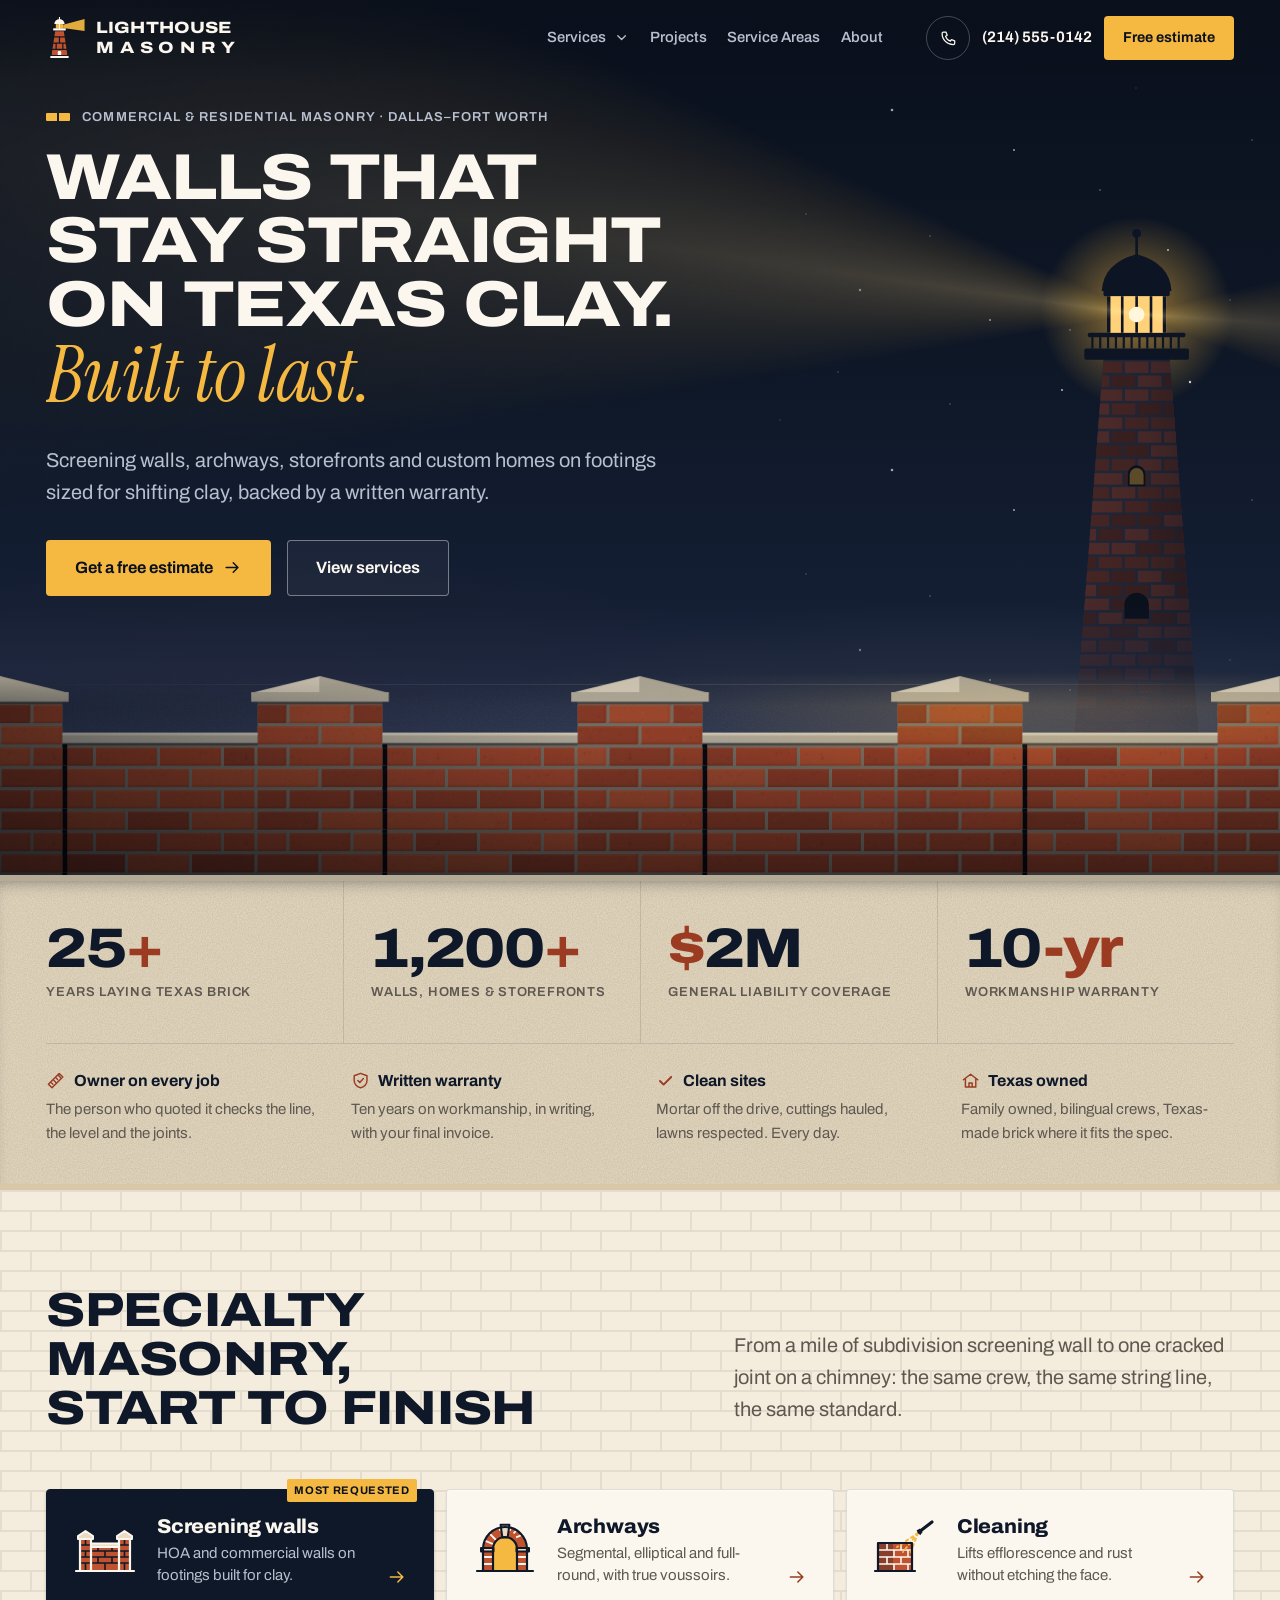
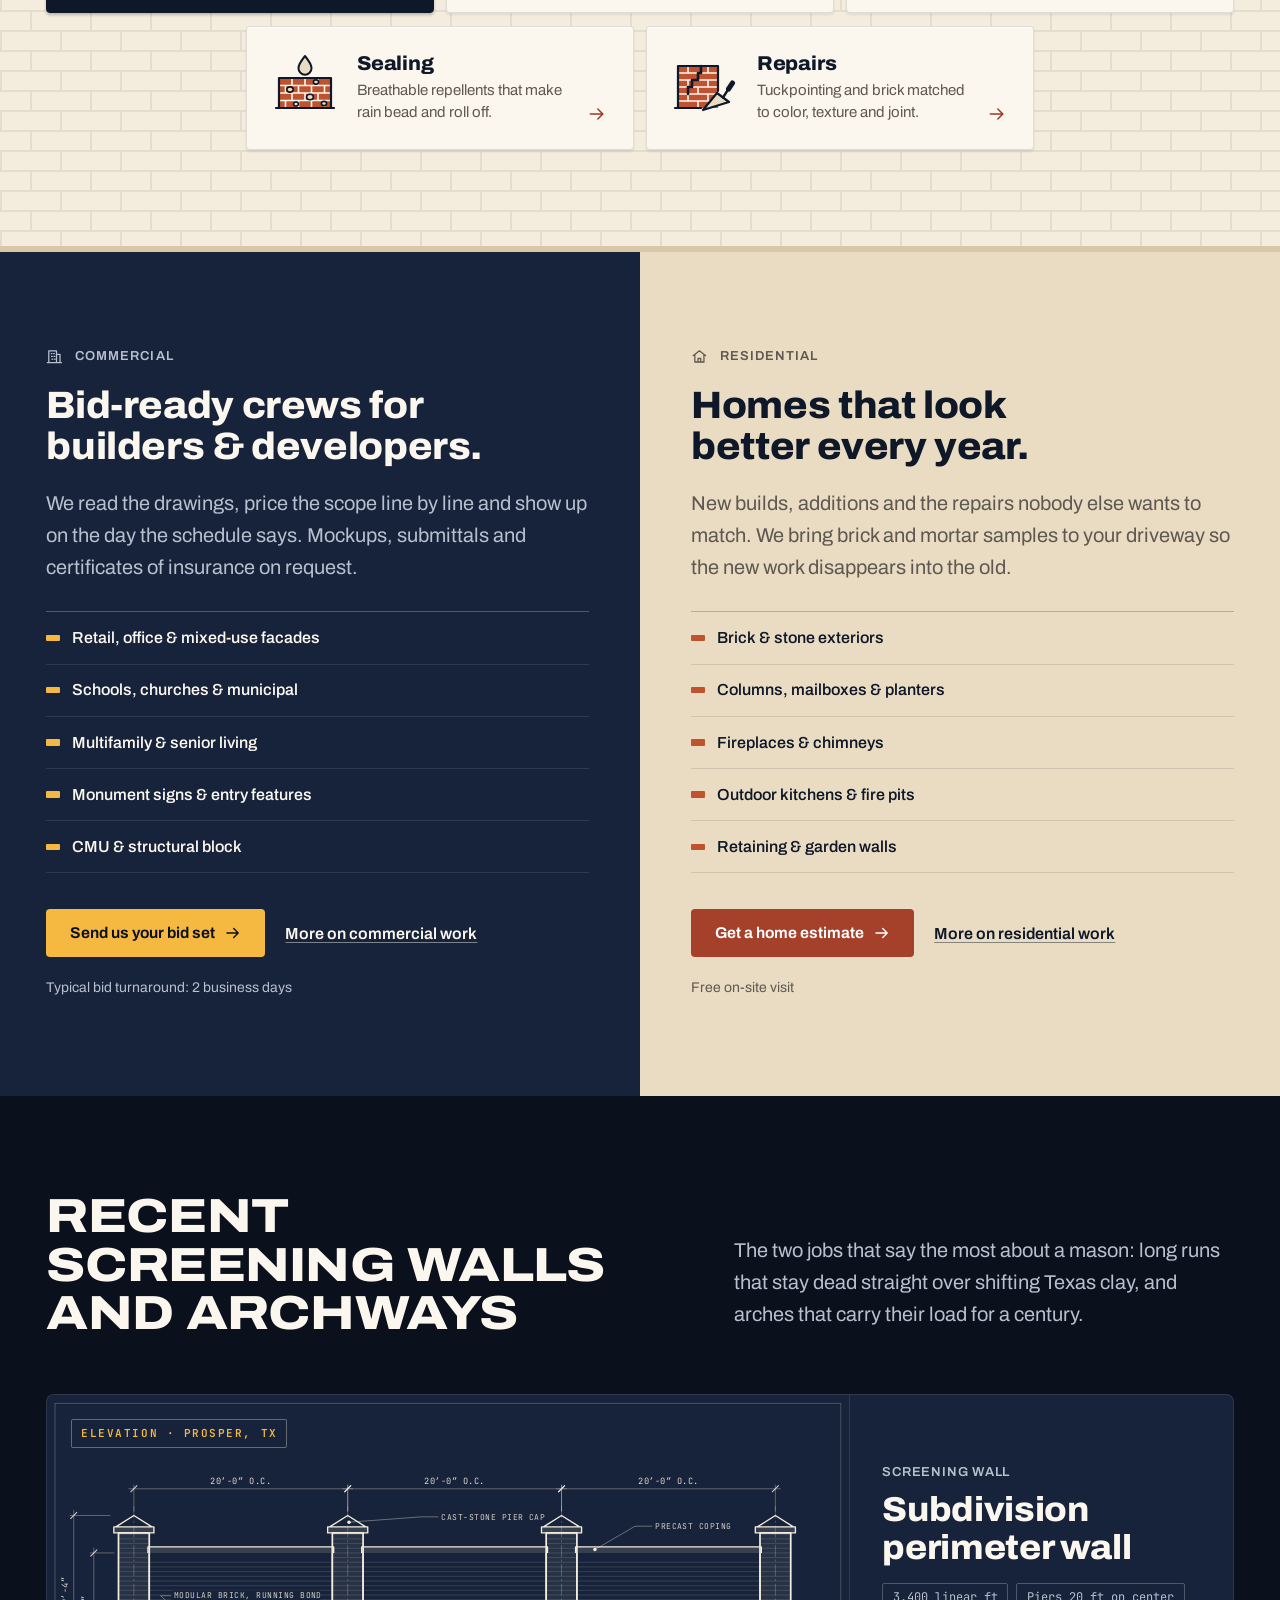
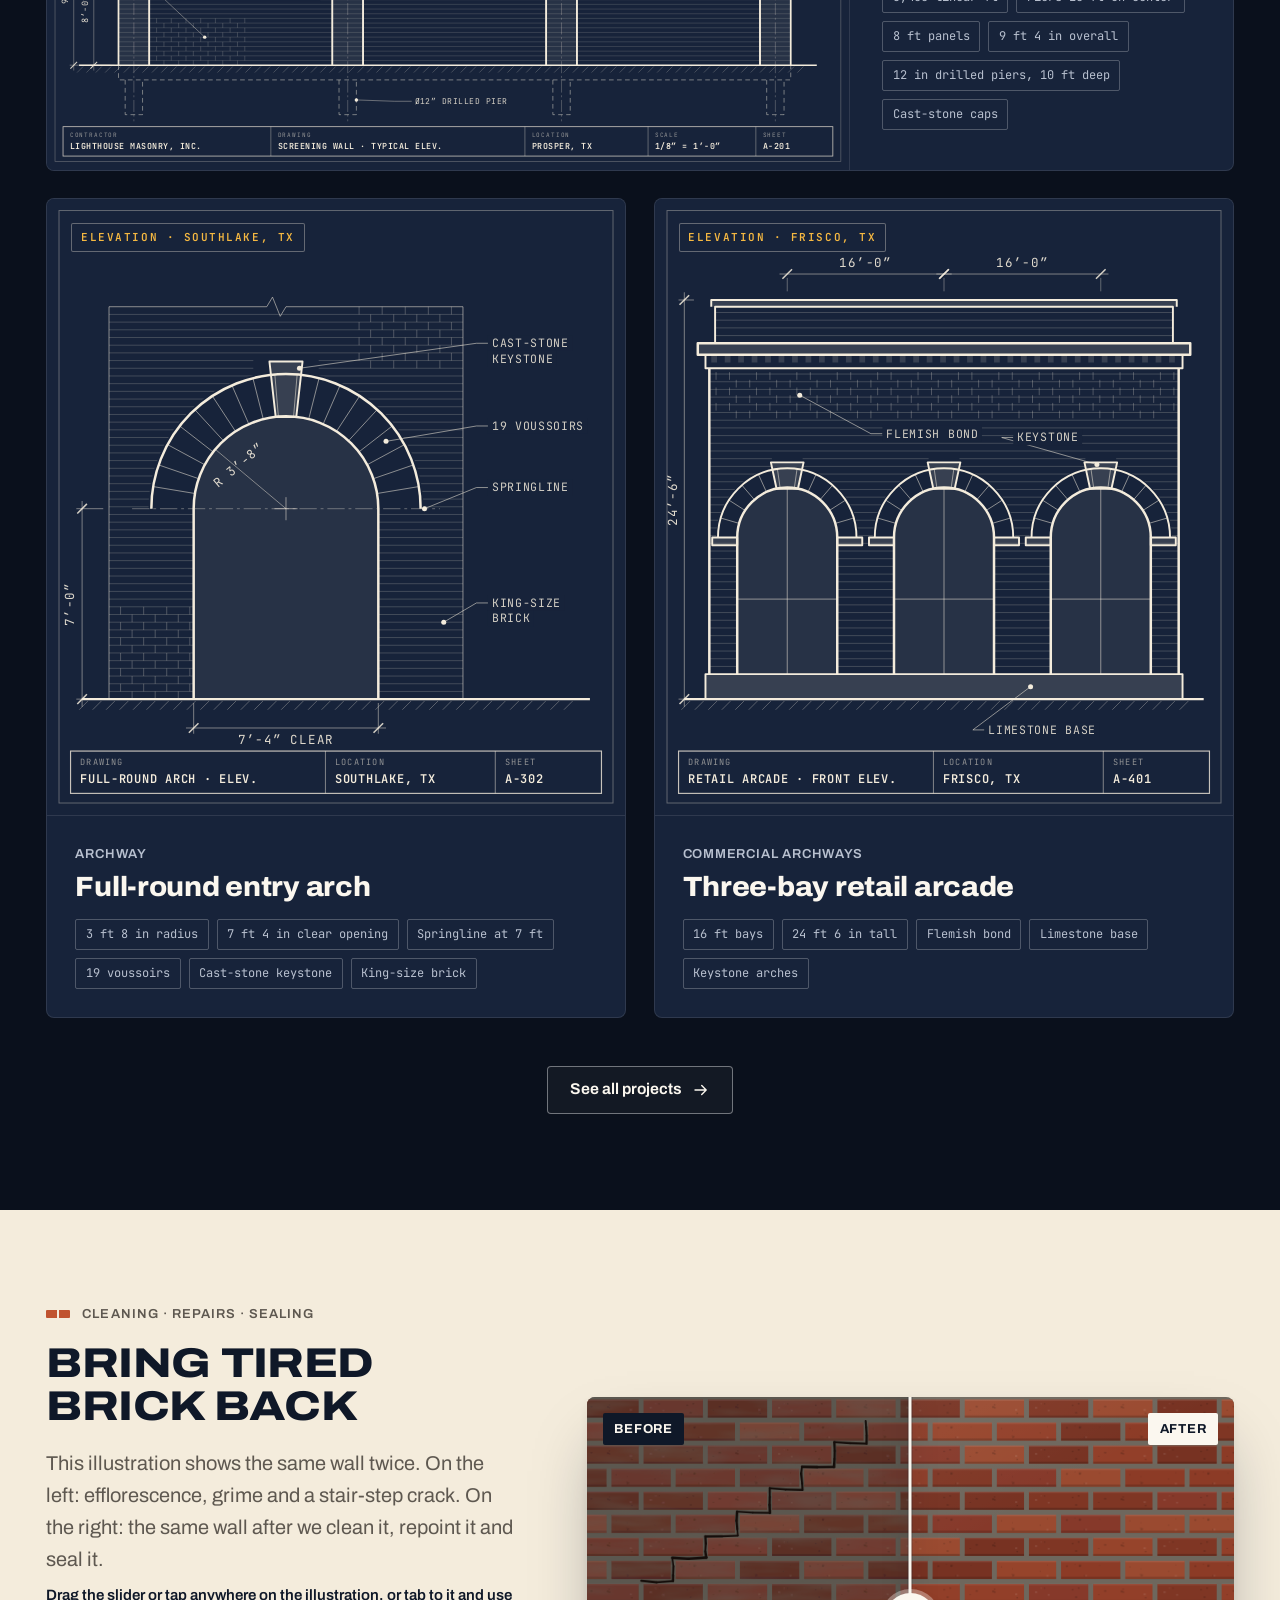
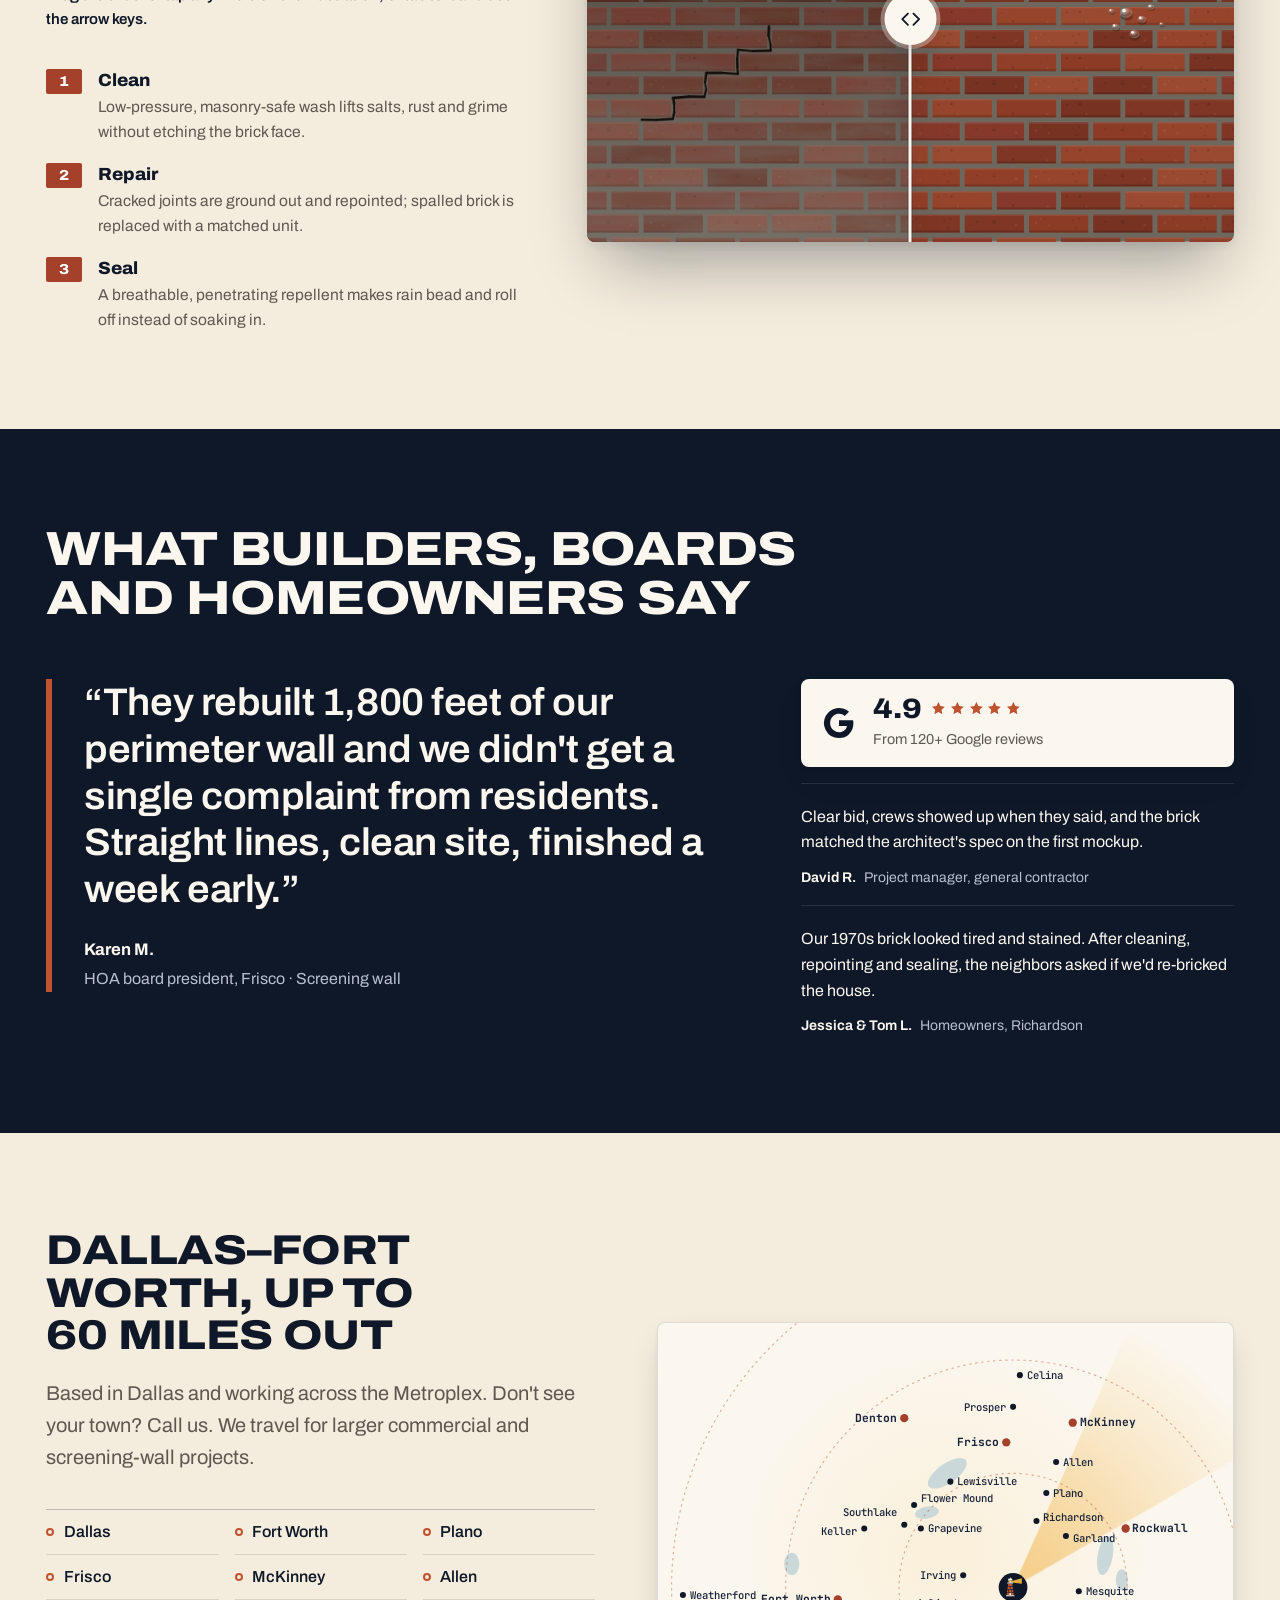
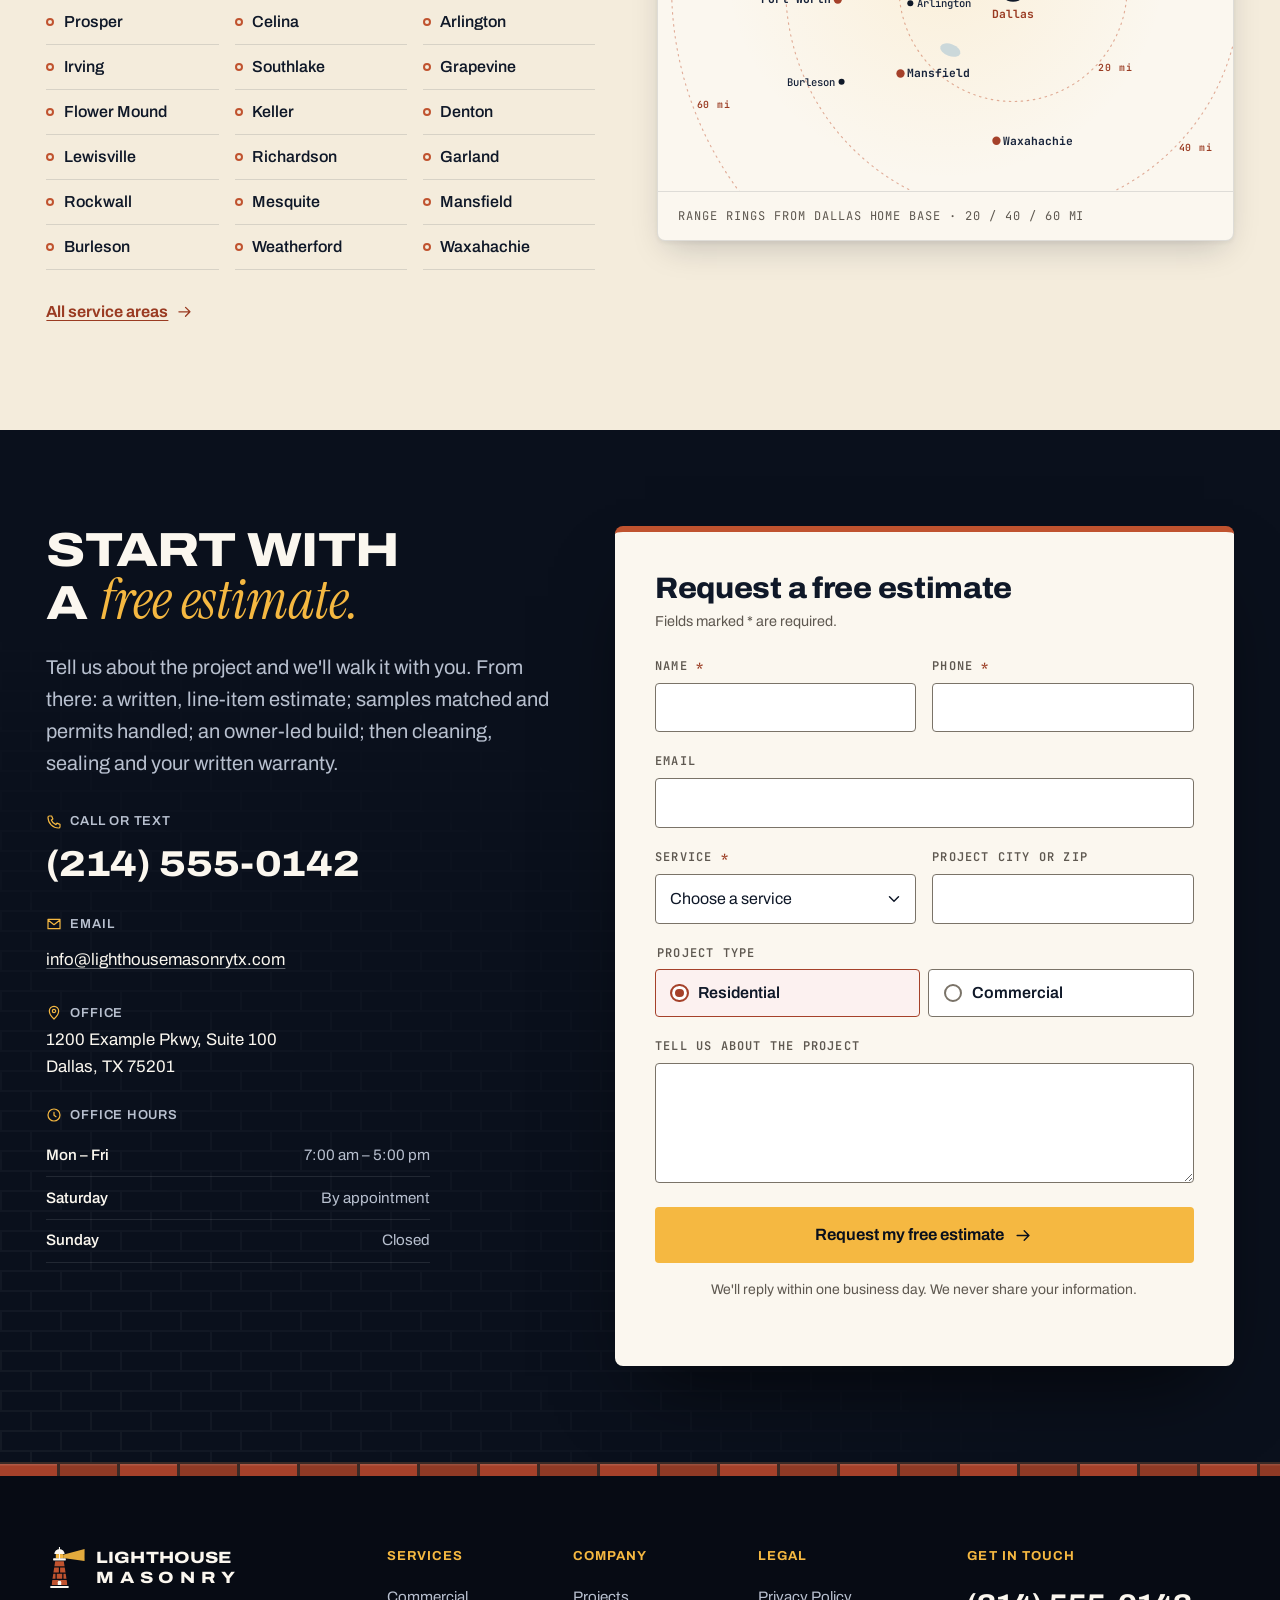
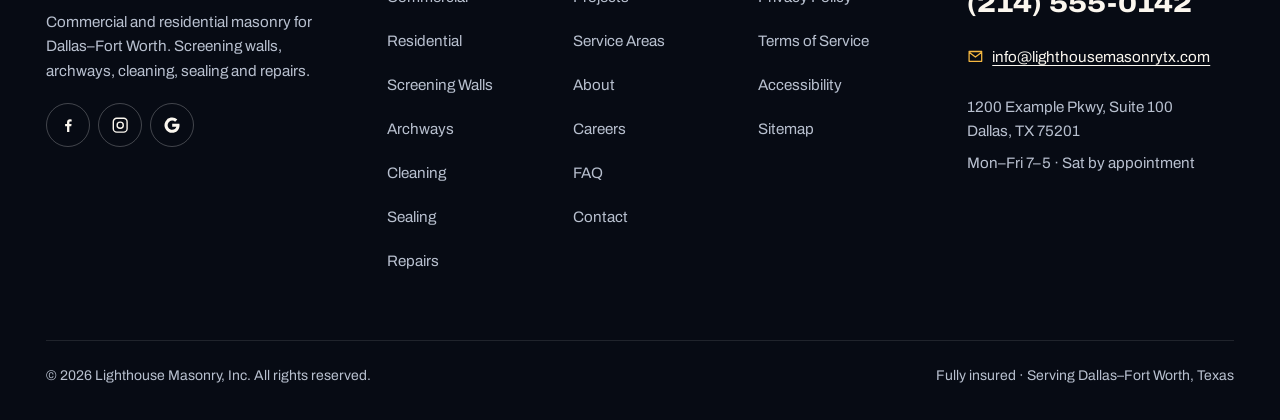
==== index.html @ a8ec0664 "Add Lighthouse Masonry homepage demo with brick-laying hero and coming-soon 404 - Static HTML/CSS/JS" ====
<!doctype html>
<html lang="en">
<head>
  <meta charset="utf-8">
  <meta name="viewport" content="width=device-width, initial-scale=1">
  <!-- Design preview: keep out of search engines until launch -->
  <meta name="robots" content="noindex, nofollow">
  <title>Lighthouse Masonry, Inc. | Commercial &amp; Residential Masonry in Dallas–Fort Worth, TX</title>
  <meta name="description" content="Texas masonry contractor for commercial and residential brick and stone: screening walls, archways, cleaning, sealing and repairs across Dallas–Fort Worth. Free on-site estimates.">
  <meta name="theme-color" content="#0f1828">
  <link rel="icon" href="assets/img/favicon.svg" type="image/svg+xml">

  <link rel="preconnect" href="https://fonts.googleapis.com">
  <link rel="preconnect" href="https://fonts.gstatic.com" crossorigin>
  <link rel="stylesheet" href="https://fonts.googleapis.com/css2?family=Archivo:wdth,wght@100..125,400..900&family=Instrument+Serif:ital@1&family=JetBrains+Mono:wght@500;600&display=swap">

  <link rel="stylesheet" href="css/styles.css">

  <!-- Flag JS early so reveal styles only apply when JS can un-hide content -->
  <script>document.documentElement.classList.add('js');</script>
  <script src="js/main.js" defer></script>
</head>
<body>

<!-- ===================================================================
     LINKS TO FUTURE PAGES
     Hosted on GitHub Pages. Links already use the full build's clean URLs
     (/services/<slug>/, /commercial/, /residential/, /service-areas/<town>/,
     /projects/, /about/, /contact/, /careers/, /faq/, /privacy-policy/,
     /terms/, /accessibility/, /sitemap/). Until those pages exist,
     GitHub Pages serves /404.html, which says the page is coming in the
     full build and links back here.
     =================================================================== -->

<!-- ===================================================================
     ICON SPRITE
     =================================================================== -->
<svg class="sprite" aria-hidden="true" focusable="false" xmlns="http://www.w3.org/2000/svg">
  <!-- Logo mark (temporary, small-size version): four brick courses, solid dome, one beam -->
  <symbol id="logo-mark" viewBox="0 0 64 72"><path fill="#f5b841" fill-opacity=".92" d="M28 14.4 63 5v19.6L28 19.6Z"/><path fill="currentColor" d="M21.1 1.6h1.8v4h-1.8zM13.6 13.2a8.4 8.4 0 0 1 16.8 0Z"/><rect x="16" y="13.2" width="12" height="7" fill="#f5b841"/><path fill="currentColor" d="M21.2 13.2h1.6v7h-1.6zM12.4 20.2h19.2a.8.8 0 0 1 .8.8v2a.8.8 0 0 1-.8.8H12.4a.8.8 0 0 1-.8-.8v-2a.8.8 0 0 1 .8-.8Z"/><clipPath id="lms-tower"><path d="M15 24.6H29L35 64H9Z"/></clipPath><g fill="#c0532f" clip-path="url(#lms-tower)"><rect x="0" y="25" width="64" height="8.2"/><rect x="0" y="35.2" width="21" height="8.2"/><rect x="23" y="35.2" width="41" height="8.2"/><rect x="0" y="45.4" width="15.5" height="8.2"/><rect x="17.5" y="45.4" width="9" height="8.2"/><rect x="28.5" y="45.4" width="35.5" height="8.2"/><rect x="0" y="55.6" width="21" height="8.4"/><rect x="23" y="55.6" width="41" height="8.4"/></g><path fill="currentColor" d="M19.2 64v-4.6a2.8 2.8 0 0 1 5.6 0V64Z"/><rect x="7" y="65.4" width="30" height="3.4" rx="1" fill="currentColor"/></symbol>

  <symbol id="i-phone" viewBox="0 0 24 24"><path fill="none" stroke="currentColor" stroke-width="1.8" stroke-linecap="round" stroke-linejoin="round" d="M5 3h3.5l1.8 4.6-2.3 1.5a11 11 0 0 0 6.9 6.9l1.5-2.3L21 15.5V19a2 2 0 0 1-2 2A16 16 0 0 1 3 5a2 2 0 0 1 2-2Z"/></symbol>
  <symbol id="i-arrow" viewBox="0 0 24 24"><path fill="none" stroke="currentColor" stroke-width="1.8" stroke-linecap="round" stroke-linejoin="round" d="M4 12h15m-6-6 6 6-6 6"/></symbol>
  <symbol id="i-arrow-ne" viewBox="0 0 24 24"><path fill="none" stroke="currentColor" stroke-width="1.8" stroke-linecap="round" stroke-linejoin="round" d="M7 17 17 7M8 7h9v9"/></symbol>
  <symbol id="i-check" viewBox="0 0 24 24"><path fill="none" stroke="currentColor" stroke-width="2.4" stroke-linecap="round" stroke-linejoin="round" d="m5 12.5 4.5 4.5L19 7.5"/></symbol>
  <symbol id="i-star" viewBox="0 0 24 24"><path fill="currentColor" d="m12 2.8 2.8 5.9 6.4.8-4.7 4.4 1.2 6.4L12 17.2l-5.7 3.1 1.2-6.4-4.7-4.4 6.4-.8Z"/></symbol>
  <symbol id="i-shield" viewBox="0 0 24 24"><path fill="none" stroke="currentColor" stroke-width="1.8" stroke-linecap="round" stroke-linejoin="round" d="M12 3 4 6v6c0 4.5 3.4 8.3 8 9 4.6-.7 8-4.5 8-9V6Zm-3.5 9 2.5 2.5 4.5-5"/></symbol>
  <symbol id="i-pin" viewBox="0 0 24 24"><path fill="none" stroke="currentColor" stroke-width="1.8" stroke-linecap="round" stroke-linejoin="round" d="M12 21s7-6.2 7-12a7 7 0 0 0-14 0c0 5.8 7 12 7 12Zm0-9.5a2.5 2.5 0 1 0 0-5 2.5 2.5 0 0 0 0 5Z"/></symbol>
  <symbol id="i-mail" viewBox="0 0 24 24"><path fill="none" stroke="currentColor" stroke-width="1.8" stroke-linecap="round" stroke-linejoin="round" d="M3 5h18v14H3zm0 1 9 7 9-7"/></symbol>
  <symbol id="i-clock" viewBox="0 0 24 24"><path fill="none" stroke="currentColor" stroke-width="1.8" stroke-linecap="round" stroke-linejoin="round" d="M12 21a9 9 0 1 0 0-18 9 9 0 0 0 0 18Zm0-13v4.5l3 2"/></symbol>
  <symbol id="i-chev" viewBox="0 0 24 24"><path fill="none" stroke="currentColor" stroke-width="2" stroke-linecap="round" stroke-linejoin="round" d="m6 9 6 6 6-6"/></symbol>
  <symbol id="i-menu" viewBox="0 0 24 24"><path fill="none" stroke="currentColor" stroke-width="1.8" stroke-linecap="round" d="M3 7h18M3 12h18M3 17h12"/></symbol>
  <symbol id="i-close" viewBox="0 0 24 24"><path fill="none" stroke="currentColor" stroke-width="1.8" stroke-linecap="round" d="m5 5 14 14M19 5 5 19"/></symbol>
  <symbol id="i-ruler" viewBox="0 0 24 24"><path fill="none" stroke="currentColor" stroke-width="1.8" stroke-linecap="round" stroke-linejoin="round" d="M3 16.5 16.5 3 21 7.5 7.5 21Zm4-1.5 1.5 1.5M10 12l2 2m1-5 1.5 1.5M16 6l2 2"/></symbol>
  <symbol id="i-building" viewBox="0 0 24 24"><path fill="none" stroke="currentColor" stroke-width="1.8" stroke-linecap="round" stroke-linejoin="round" d="M4 21V4h11v17M15 9h5v12M2 21h20M7.5 8h1m2.5 0h1m-4 4h1m2.5 0h1m-4 4h1m2.5 0h1"/></symbol>
  <symbol id="i-home" viewBox="0 0 24 24"><path fill="none" stroke="currentColor" stroke-width="1.8" stroke-linecap="round" stroke-linejoin="round" d="M3 11 12 4l9 7M5.5 9.5V20h13V9.5M10 20v-5h4v5"/></symbol>
  <symbol id="i-fb" viewBox="0 0 24 24"><path fill="currentColor" d="M13.5 21v-7.5H16l.4-3h-2.9V8.7c0-.9.3-1.5 1.5-1.5h1.5V4.5a20 20 0 0 0-2.2-.1c-2.2 0-3.8 1.4-3.8 3.9v2.2H8v3h2.5V21h3Z"/></symbol>
  <symbol id="i-ig" viewBox="0 0 24 24"><path fill="none" stroke="currentColor" stroke-width="1.8" d="M7.5 3h9A4.5 4.5 0 0 1 21 7.5v9a4.5 4.5 0 0 1-4.5 4.5h-9A4.5 4.5 0 0 1 3 16.5v-9A4.5 4.5 0 0 1 7.5 3Zm4.5 13a4 4 0 1 0 0-8 4 4 0 0 0 0 8Zm5-9.2v.01"/></symbol>
  <symbol id="i-google" viewBox="0 0 24 24"><path fill="currentColor" d="M21.6 12.2c0-.7-.1-1.4-.2-2H12v3.8h5.4a4.6 4.6 0 0 1-2 3v2.5h3.2c1.9-1.7 3-4.3 3-7.3ZM12 22c2.7 0 5-.9 6.6-2.4l-3.2-2.5c-.9.6-2 1-3.4 1-2.6 0-4.8-1.8-5.6-4.1H3.1v2.6A10 10 0 0 0 12 22Zm-5.6-8c-.2-.6-.3-1.3-.3-2s.1-1.4.3-2V7.4H3.1a10 10 0 0 0 0 9.2L6.4 14ZM12 5.9c1.5 0 2.8.5 3.8 1.5l2.9-2.9A10 10 0 0 0 3.1 7.4L6.4 10C7.2 7.7 9.4 5.9 12 5.9Z"/></symbol>

  <!-- Service illustrations (64 × 64). Colors come from --ill-* custom properties. -->
  <symbol id="svc-screening" viewBox="0 0 64 64">
    <path style="fill:var(--ill-brick)" d="M7 24h11v32H7zM46 24h11v32H46zM18 32h28v24H18z"/>
    <path style="stroke:var(--ill-mortar)" fill="none" stroke-width="1.6" d="M7 30h11m28 0h11M7 36h50M7 42h50M7 48h50M12.5 24v6m39-6v6M12.5 36v6m39-6v6M12.5 48v8m39-8v8M25 32v4m14-4v4M32 36v6M25 42v6m14-6v6M32 48v8"/>
    <path style="fill:var(--ill-stone)" stroke="currentColor" stroke-width="2" stroke-linejoin="round" d="M5 24h15v-3l-7.5-5L5 21ZM44 24h15v-3l-7.5-5L44 21ZM18 28.5h28V32H18Z"/>
    <path fill="none" stroke="currentColor" stroke-width="2.2" stroke-linecap="round" stroke-linejoin="round" d="M7 24v32m11-32v32m28-32v32m11-32v32M3 56h58"/>
  </symbol>
  <symbol id="svc-archways" viewBox="0 0 64 64">
    <path style="fill:var(--ill-brick)" d="M10 56V34a22 22 0 0 1 44 0v22H44V34a12 12 0 0 0-24 0v22Z"/>
    <path style="fill:var(--ill-glow)" d="M20 56V34a12 12 0 0 1 24 0v22Z"/>
    <path style="stroke:var(--ill-mortar)" fill="none" stroke-width="1.8" d="m20.9 29.4-9.2-3.8m11.8-.1-7.1-7.1m11-2.6-3.8-9.2m13 9.2 3.8-9.2m.1 11.8 7.1-7.1m-4.5 11 9.2-3.8M10 42h10m24 0h10M10 49h10m24 0h10"/>
    <path style="fill:var(--ill-stone)" stroke="currentColor" stroke-width="2" stroke-linejoin="round" d="m29.4 22.6-1.8-12.8h8.8l-1.8 12.8ZM8 33h12.5v3.5H8Zm35.5 0H56v3.5H43.5Z"/>
    <path fill="none" stroke="currentColor" stroke-width="2.2" stroke-linecap="round" stroke-linejoin="round" d="M10 56V34a22 22 0 0 1 44 0v22M20 56V34a12 12 0 0 1 24 0v22M4 56h56"/>
  </symbol>
  <symbol id="svc-cleaning" viewBox="0 0 64 64">
    <path style="fill:var(--ill-brick)" d="M5 28h34v28H5z"/>
    <path fill="currentColor" opacity=".32" d="M5 28h15v28H5z"/>
    <path style="stroke:var(--ill-mortar)" fill="none" stroke-width="1.6" d="M5 35h34M5 42h34M5 49h34M14 28v7m14-7v7M21 35v7m14-7v7M14 42v7m14-7v7M21 49v7m14-7v7"/>
    <path style="stroke:var(--ill-glow)" fill="none" stroke-width="2" stroke-linecap="round" stroke-dasharray="2.5 3.5" d="m45 18-21 14m21-14-15 19m15-19-8 21"/>
    <path fill="none" stroke="currentColor" stroke-width="3.2" stroke-linecap="round" d="m46 17 13-10"/>
    <path fill="currentColor" d="m43.5 15.5 3.5-2 2.6 3.6-2.4 3.2Z"/>
    <path fill="none" stroke="currentColor" stroke-width="2.2" stroke-linecap="round" stroke-linejoin="round" d="M5 28h34v28H5zM2 56h40"/>
  </symbol>
  <symbol id="svc-sealing" viewBox="0 0 64 64">
    <path style="fill:var(--ill-brick)" d="M6 26h52v30H6z"/>
    <path style="stroke:var(--ill-mortar)" fill="none" stroke-width="1.6" d="M6 33.5h52M6 41h52M6 48.5h52M19 26v7.5m13-7.5v7.5m13-7.5v7.5M12.5 33.5V41m13-7.5V41m13-7.5V41m13-7.5V41M19 41v7.5m13-7.5v7.5m13-7.5v7.5M12.5 48.5V56m13-7.5V56m13-7.5V56m13-7.5V56"/>
    <path style="fill:var(--ill-stone)" stroke="currentColor" stroke-width="2" stroke-linejoin="round" d="M32 4s-6.5 8-6.5 12.2a6.5 6.5 0 0 0 13 0C38.5 12 32 4 32 4Z"/>
    <g style="fill:var(--ill-stone)" stroke="currentColor" stroke-width="1.6"><ellipse cx="17" cy="37.5" rx="3.2" ry="2.6"/><ellipse cx="43" cy="30" rx="2.6" ry="2.1"/><ellipse cx="37" cy="45" rx="3.4" ry="2.8"/><ellipse cx="23" cy="52" rx="2.4" ry="2"/><ellipse cx="51" cy="51.5" rx="2.6" ry="2.1"/></g>
    <path fill="none" stroke="currentColor" stroke-width="2.2" stroke-linecap="round" stroke-linejoin="round" d="M6 26h52v30H6zM3 56h58"/>
  </symbol>
  <symbol id="svc-repairs" viewBox="0 0 64 64">
    <path style="fill:var(--ill-brick)" d="M5 14h40v42H5z"/>
    <path style="stroke:var(--ill-mortar)" fill="none" stroke-width="1.6" d="M5 21h40M5 28h40M5 35h40M5 42h40M5 49h40M15 14v7m20-7v7M25 21v7M15 28v7m20-7v7M25 35v7M15 42v7m20-7v7M25 49v7"/>
    <path fill="none" stroke="currentColor" stroke-width="2.6" stroke-linecap="round" stroke-linejoin="round" d="M28 14v7h-3v7h-6v7h-4v7"/>
    <path style="fill:var(--ill-stone)" stroke="currentColor" stroke-width="2.2" stroke-linejoin="round" d="m30 58 14-17 12 9Z"/>
    <path fill="none" stroke="currentColor" stroke-width="2.4" stroke-linecap="round" d="m50 45.5 4.5-7"/>
    <path fill="none" stroke="currentColor" stroke-width="5" stroke-linecap="round" d="m55.5 37 4-6"/>
    <path fill="none" stroke="currentColor" stroke-width="2.2" stroke-linecap="round" stroke-linejoin="round" d="M5 14h40v25M5 14v42h22M2 56h26"/>
  </symbol>
</svg>

<a class="skip-link" href="#main">Skip to content</a>

<!-- ===================================================================
     HEADER
     =================================================================== -->
<header class="site-header" data-header>
  <div class="site-header__inner container">
    <a class="brand" href="/" aria-label="Lighthouse Masonry, home">
      <svg class="brand__mark" aria-hidden="true" focusable="false"><use href="#logo-mark"/></svg>
      <span class="brand__text" aria-hidden="true">
        <span class="brand__name">Lighthouse</span>
        <span class="brand__name brand__name--sub">Masonry</span>
      </span>
    </a>

    <nav class="primary-nav" id="primary-nav" aria-label="Primary" data-nav>
      <ul class="primary-nav__list" role="list">
        <li class="has-sub" data-submenu>
          <a class="primary-nav__link" href="#services">Services</a>
          <button class="sub-toggle" type="button" aria-expanded="false" aria-controls="sub-services">
            <span class="visually-hidden">Services submenu</span>
            <svg class="icon" aria-hidden="true"><use href="#i-chev"/></svg>
          </button>
          <ul class="subnav" id="sub-services" role="list">
            <li><a href="/commercial/">Commercial</a></li>
            <li><a href="/residential/">Residential</a></li>
            <li><a href="/services/screening-walls/">Screening Walls</a></li>
            <li><a href="/services/archways/">Archways</a></li>
            <li><a href="/services/cleaning/">Cleaning</a></li>
            <li><a href="/services/sealing/">Sealing</a></li>
            <li><a href="/services/repairs/">Repairs</a></li>
          </ul>
        </li>
        <li><a class="primary-nav__link" href="/projects/">Projects</a></li>
        <li><a class="primary-nav__link" href="/service-areas/">Service Areas</a></li>
        <li><a class="primary-nav__link" href="/about/">About</a></li>
      </ul>
      <div class="primary-nav__mobile-cta">
        <a class="btn btn--beacon btn--block" href="#estimate">Get a free estimate</a>
        <a class="btn btn--ghost btn--block" href="tel:+12145550142">
          <svg class="icon" aria-hidden="true"><use href="#i-phone"/></svg> (214) 555-0142
        </a><!-- PLACEHOLDER: phone -->
      </div>
    </nav>

    <div class="site-header__actions">
      <!-- Accessible name is the number itself (visible from 1200px; visually hidden below) -->
      <a class="header-phone" href="tel:+12145550142">
        <span class="header-phone__icon"><svg class="icon" aria-hidden="true"><use href="#i-phone"/></svg></span>
        <span class="header-phone__text">(214) 555-0142</span>
      </a><!-- PLACEHOLDER: phone -->
      <a class="btn btn--beacon btn--sm header-cta" href="#estimate">Free estimate</a>
      <!-- Without JS this jumps to the footer sitemap; JS upgrades it to a menu toggle -->
      <a class="menu-toggle" href="#footer-nav" data-menu-toggle aria-controls="primary-nav">
        <svg class="icon icon--open" aria-hidden="true"><use href="#i-menu"/></svg>
        <svg class="icon icon--close" aria-hidden="true"><use href="#i-close"/></svg>
        <span class="visually-hidden">Menu</span>
      </a>
    </div>
  </div>
</header>

<main id="main" tabindex="-1">

<!-- ===================================================================
     HERO — SIGNATURE: a screening wall is laid course by course,
     the caps land, then the lighthouse beam comes on and finds it.
     Pure SVG + CSS (transform/opacity). Finished state is the default;
     the build only plays under prefers-reduced-motion: no-preference,
     and only on the first visit of a session (.hero--built skips it).
     =================================================================== -->
<section class="hero" aria-labelledby="hero-title">
  <script>try{var h=document.currentScript.parentNode;if(sessionStorage.getItem('lm-hero-built'))h.classList.add('hero--built');else sessionStorage.setItem('lm-hero-built','1')}catch(e){}</script>
  <div class="hero__sky" aria-hidden="true"></div>

  <div class="hero-lh" aria-hidden="true">
    <span class="hero-lh__beam"></span>
    <span class="hero-lh__beam hero-lh__beam--back"></span>
    <svg class="hero-lh__svg" viewBox="0 0 240 640" aria-hidden="true" focusable="false">
<defs>
<clipPath id="lh-tower"><path d="M82 172H158L194 640H46Z"/></clipPath>
<linearGradient id="lh-shade" x1="0" x2="1"><stop offset="0" stop-color="#0a101c" stop-opacity=".05"/><stop offset=".55" stop-color="#0a101c" stop-opacity=".25"/><stop offset="1" stop-color="#0a101c" stop-opacity=".7"/></linearGradient>
<linearGradient id="lh-fade" x1="0" y1="0" x2="0" y2="1"><stop offset=".55" stop-color="#0f1828" stop-opacity="0"/><stop offset="1" stop-color="#0f1828" stop-opacity=".85"/></linearGradient>
<radialGradient id="lh-glow"><stop offset="0" stop-color="#ffd27a" stop-opacity=".9"/><stop offset=".25" stop-color="#f5b841" stop-opacity=".45"/><stop offset="1" stop-color="#f5b841" stop-opacity="0"/></radialGradient>
</defs>
<circle class="hero-lh__glow" cx="120" cy="118" r="110" fill="url(#lh-glow)"/>
<path d="M82 172H158L194 640H46Z" fill="var(--lh-mortar)"/>
<g clip-path="url(#lh-tower)"><rect x="77.8" y="175" width="25.7" height="13" fill="var(--lh-b0)"/><rect x="106.5" y="175" width="27" height="13" fill="var(--lh-b2)"/><rect x="136.5" y="175" width="25.7" height="13" fill="var(--lh-b2)"/><rect x="76.5" y="191" width="12" height="13" fill="var(--lh-b0)"/><rect x="91.5" y="191" width="27" height="13" fill="var(--lh-b1)"/><rect x="121.5" y="191" width="27" height="13" fill="var(--lh-b2)"/><rect x="151.5" y="191" width="12" height="13" fill="var(--lh-b1)"/><rect x="75.3" y="207" width="28.2" height="13" fill="var(--lh-b2)"/><rect x="106.5" y="207" width="27" height="13" fill="var(--lh-b2)"/><rect x="136.5" y="207" width="28.2" height="13" fill="var(--lh-b0)"/><rect x="74.1" y="223" width="14.4" height="13" fill="var(--lh-b2)"/><rect x="91.5" y="223" width="27" height="13" fill="var(--lh-b0)"/><rect x="121.5" y="223" width="27" height="13" fill="var(--lh-b1)"/><rect x="151.5" y="223" width="14.4" height="13" fill="var(--lh-b1)"/><rect x="72.8" y="239" width="30.7" height="13" fill="var(--lh-b2)"/><rect x="106.5" y="239" width="27" height="13" fill="var(--lh-b0)"/><rect x="136.5" y="239" width="30.7" height="13" fill="var(--lh-b0)"/><rect x="71.6" y="255" width="16.9" height="13" fill="var(--lh-b2)"/><rect x="91.5" y="255" width="27" height="13" fill="var(--lh-b1)"/><rect x="121.5" y="255" width="27" height="13" fill="var(--lh-b2)"/><rect x="151.5" y="255" width="16.9" height="13" fill="var(--lh-b2)"/><rect x="70.4" y="271" width="33.1" height="13" fill="var(--lh-b1)"/><rect x="106.5" y="271" width="27" height="13" fill="var(--lh-b1)"/><rect x="136.5" y="271" width="33.1" height="13" fill="var(--lh-b2)"/><rect x="69.2" y="287" width="19.3" height="13" fill="var(--lh-b0)"/><rect x="91.5" y="287" width="27" height="13" fill="var(--lh-b0)"/><rect x="121.5" y="287" width="27" height="13" fill="var(--lh-b2)"/><rect x="151.5" y="287" width="19.3" height="13" fill="var(--lh-b0)"/><rect x="67.9" y="303" width="35.6" height="13" fill="var(--lh-b2)"/><rect x="106.5" y="303" width="27" height="13" fill="var(--lh-b1)"/><rect x="136.5" y="303" width="35.6" height="13" fill="var(--lh-b2)"/><rect x="66.7" y="319" width="21.8" height="13" fill="var(--lh-b0)"/><rect x="91.5" y="319" width="27" height="13" fill="var(--lh-b2)"/><rect x="121.5" y="319" width="27" height="13" fill="var(--lh-b0)"/><rect x="151.5" y="319" width="21.8" height="13" fill="var(--lh-b0)"/><rect x="65.5" y="335" width="38" height="13" fill="var(--lh-b2)"/><rect x="106.5" y="335" width="27" height="13" fill="var(--lh-b0)"/><rect x="136.5" y="335" width="38" height="13" fill="var(--lh-b1)"/><rect x="64.2" y="351" width="24.3" height="13" fill="var(--lh-b0)"/><rect x="91.5" y="351" width="27" height="13" fill="var(--lh-b1)"/><rect x="121.5" y="351" width="27" height="13" fill="var(--lh-b1)"/><rect x="151.5" y="351" width="24.3" height="13" fill="var(--lh-b2)"/><rect x="63" y="367" width="10.5" height="13" fill="var(--lh-b2)"/><rect x="76.5" y="367" width="27" height="13" fill="var(--lh-b1)"/><rect x="106.5" y="367" width="27" height="13" fill="var(--lh-b2)"/><rect x="136.5" y="367" width="27" height="13" fill="var(--lh-b1)"/><rect x="166.5" y="367" width="10.5" height="13" fill="var(--lh-b1)"/><rect x="61.8" y="383" width="26.7" height="13" fill="var(--lh-b2)"/><rect x="91.5" y="383" width="27" height="13" fill="var(--lh-b2)"/><rect x="121.5" y="383" width="27" height="13" fill="var(--lh-b1)"/><rect x="151.5" y="383" width="26.7" height="13" fill="var(--lh-b0)"/><rect x="60.5" y="399" width="13" height="13" fill="var(--lh-b1)"/><rect x="76.5" y="399" width="27" height="13" fill="var(--lh-b0)"/><rect x="106.5" y="399" width="27" height="13" fill="var(--lh-b0)"/><rect x="136.5" y="399" width="27" height="13" fill="var(--lh-b0)"/><rect x="166.5" y="399" width="13" height="13" fill="var(--lh-b1)"/><rect x="59.3" y="415" width="29.2" height="13" fill="var(--lh-b0)"/><rect x="91.5" y="415" width="27" height="13" fill="var(--lh-b1)"/><rect x="121.5" y="415" width="27" height="13" fill="var(--lh-b2)"/><rect x="151.5" y="415" width="29.2" height="13" fill="var(--lh-b1)"/><rect x="58.1" y="431" width="15.4" height="13" fill="var(--lh-b2)"/><rect x="76.5" y="431" width="27" height="13" fill="var(--lh-b1)"/><rect x="106.5" y="431" width="27" height="13" fill="var(--lh-b1)"/><rect x="136.5" y="431" width="27" height="13" fill="var(--lh-b2)"/><rect x="166.5" y="431" width="15.4" height="13" fill="var(--lh-b1)"/><rect x="56.8" y="447" width="31.7" height="13" fill="var(--lh-b2)"/><rect x="91.5" y="447" width="27" height="13" fill="var(--lh-b1)"/><rect x="121.5" y="447" width="27" height="13" fill="var(--lh-b2)"/><rect x="151.5" y="447" width="31.7" height="13" fill="var(--lh-b2)"/><rect x="55.6" y="463" width="17.9" height="13" fill="var(--lh-b1)"/><rect x="76.5" y="463" width="27" height="13" fill="var(--lh-b2)"/><rect x="106.5" y="463" width="27" height="13" fill="var(--lh-b0)"/><rect x="136.5" y="463" width="27" height="13" fill="var(--lh-b1)"/><rect x="166.5" y="463" width="17.9" height="13" fill="var(--lh-b2)"/><rect x="54.4" y="479" width="34.1" height="13" fill="var(--lh-b0)"/><rect x="91.5" y="479" width="27" height="13" fill="var(--lh-b1)"/><rect x="121.5" y="479" width="27" height="13" fill="var(--lh-b2)"/><rect x="151.5" y="479" width="34.1" height="13" fill="var(--lh-b2)"/><rect x="53.2" y="495" width="20.3" height="13" fill="var(--lh-b2)"/><rect x="76.5" y="495" width="27" height="13" fill="var(--lh-b0)"/><rect x="106.5" y="495" width="27" height="13" fill="var(--lh-b2)"/><rect x="136.5" y="495" width="27" height="13" fill="var(--lh-b1)"/><rect x="166.5" y="495" width="20.3" height="13" fill="var(--lh-b2)"/><rect x="51.9" y="511" width="36.6" height="13" fill="var(--lh-b2)"/><rect x="91.5" y="511" width="27" height="13" fill="var(--lh-b2)"/><rect x="121.5" y="511" width="27" height="13" fill="var(--lh-b0)"/><rect x="151.5" y="511" width="36.6" height="13" fill="var(--lh-b2)"/><rect x="50.7" y="527" width="22.8" height="13" fill="var(--lh-b2)"/><rect x="76.5" y="527" width="27" height="13" fill="var(--lh-b0)"/><rect x="106.5" y="527" width="27" height="13" fill="var(--lh-b2)"/><rect x="136.5" y="527" width="27" height="13" fill="var(--lh-b2)"/><rect x="166.5" y="527" width="22.8" height="13" fill="var(--lh-b1)"/><rect x="49.5" y="543" width="39" height="13" fill="var(--lh-b1)"/><rect x="91.5" y="543" width="27" height="13" fill="var(--lh-b0)"/><rect x="121.5" y="543" width="27" height="13" fill="var(--lh-b0)"/><rect x="151.5" y="543" width="39" height="13" fill="var(--lh-b1)"/><rect x="48.2" y="559" width="25.3" height="13" fill="var(--lh-b2)"/><rect x="76.5" y="559" width="27" height="13" fill="var(--lh-b1)"/><rect x="106.5" y="559" width="27" height="13" fill="var(--lh-b0)"/><rect x="136.5" y="559" width="27" height="13" fill="var(--lh-b1)"/><rect x="166.5" y="559" width="25.3" height="13" fill="var(--lh-b0)"/><rect x="47" y="575" width="11.5" height="13" fill="var(--lh-b1)"/><rect x="61.5" y="575" width="27" height="13" fill="var(--lh-b0)"/><rect x="91.5" y="575" width="27" height="13" fill="var(--lh-b0)"/><rect x="121.5" y="575" width="27" height="13" fill="var(--lh-b1)"/><rect x="151.5" y="575" width="27" height="13" fill="var(--lh-b1)"/><rect x="181.5" y="575" width="11.5" height="13" fill="var(--lh-b1)"/><rect x="45.8" y="591" width="27.7" height="13" fill="var(--lh-b0)"/><rect x="76.5" y="591" width="27" height="13" fill="var(--lh-b0)"/><rect x="106.5" y="591" width="27" height="13" fill="var(--lh-b2)"/><rect x="136.5" y="591" width="27" height="13" fill="var(--lh-b2)"/><rect x="166.5" y="591" width="27.7" height="13" fill="var(--lh-b0)"/><rect x="44.5" y="607" width="14" height="13" fill="var(--lh-b1)"/><rect x="61.5" y="607" width="27" height="13" fill="var(--lh-b2)"/><rect x="91.5" y="607" width="27" height="13" fill="var(--lh-b2)"/><rect x="121.5" y="607" width="27" height="13" fill="var(--lh-b1)"/><rect x="151.5" y="607" width="27" height="13" fill="var(--lh-b2)"/><rect x="181.5" y="607" width="14" height="13" fill="var(--lh-b1)"/><rect x="43.3" y="623" width="30.2" height="13" fill="var(--lh-b2)"/><rect x="76.5" y="623" width="27" height="13" fill="var(--lh-b0)"/><rect x="106.5" y="623" width="27" height="13" fill="var(--lh-b0)"/><rect x="136.5" y="623" width="27" height="13" fill="var(--lh-b1)"/><rect x="166.5" y="623" width="30.2" height="13" fill="var(--lh-b0)"/><rect x="43" y="639" width="15.5" height="13" fill="var(--lh-b0)"/><rect x="61.5" y="639" width="27" height="13" fill="var(--lh-b0)"/><rect x="91.5" y="639" width="27" height="13" fill="var(--lh-b2)"/><rect x="121.5" y="639" width="27" height="13" fill="var(--lh-b2)"/><rect x="151.5" y="639" width="27" height="13" fill="var(--lh-b0)"/><rect x="181.5" y="639" width="15.5" height="13" fill="var(--lh-b0)"/><rect x="0" y="172" width="240" height="468" fill="url(#lh-shade)"/><rect x="0" y="172" width="240" height="468" fill="url(#lh-fade)"/></g>
<path d="M110 318v-14a10 10 0 0 1 20 0v14Z M106 470v-16a14 14 0 0 1 28 0v16Z" fill="#0a101c"/>
<path d="M112 316v-11a8 8 0 0 1 16 0v11Z" fill="#f5b841" opacity=".35"/>
<g fill="var(--lh-iron)">
<rect x="60" y="160" width="120" height="13" rx="2"/>
<rect x="68" y="146" width="2.5" height="14"/><rect x="77" y="146" width="2.5" height="14"/><rect x="86" y="146" width="2.5" height="14"/><rect x="95" y="146" width="2.5" height="14"/><rect x="104" y="146" width="2.5" height="14"/><rect x="113" y="146" width="2.5" height="14"/><rect x="122" y="146" width="2.5" height="14"/><rect x="131" y="146" width="2.5" height="14"/><rect x="140" y="146" width="2.5" height="14"/><rect x="149" y="146" width="2.5" height="14"/><rect x="158" y="146" width="2.5" height="14"/><rect x="167" y="146" width="2.5" height="14"/>
<rect x="64" y="142" width="112" height="5" rx="2"/>
<rect x="82" y="92" width="76" height="8" rx="2"/>
<path d="M80 94Q82 62 120 52Q158 62 160 94Z"/>
<rect x="118.5" y="30" width="3" height="24"/>
<circle cx="120" cy="28" r="5"/>
</g>
<rect class="hero-lh__lamp" x="86" y="100" width="68" height="42" fill="#ffd27a"/>
<g fill="var(--lh-iron)"><rect x="86" y="100" width="4" height="42"/><rect x="102" y="100" width="3" height="42"/><rect x="118.5" y="100" width="3" height="42"/><rect x="135" y="100" width="3" height="42"/><rect x="150" y="100" width="4" height="42"/></g>
<circle cx="120" cy="121" r="9" fill="#fff6dc"/>
</svg>
  </div>
  <div class="hero__haze" aria-hidden="true"></div>

  <div class="hero__inner container">
    <div class="hero__copy">
      <p class="eyebrow eyebrow--light hero__eyebrow"><span class="hero__eyebrow-long">Commercial &amp; residential masonry · Dallas–Fort Worth</span><span class="hero__eyebrow-short">DFW masonry</span></p><!-- PLACEHOLDER: home base -->

      <h1 class="hero__title" id="hero-title">
        <span class="line"><span>Walls that</span></span>
        <span class="line"><span>stay straight</span></span>
        <span class="line"><span>on Texas clay.</span></span>
        <span class="line line--serif"><span>Built to last.</span></span>
      </h1>

      <p class="hero__lede">
        Screening walls, archways, storefronts and custom homes on footings sized for shifting clay, backed by a written warranty.
      </p>

      <div class="hero__ctas">
        <a class="btn btn--beacon btn--lg" href="#estimate">
          Get a free estimate
          <svg class="icon" aria-hidden="true"><use href="#i-arrow"/></svg>
        </a>
        <a class="btn btn--outline-light btn--lg hero__alt" href="#services">View services <svg class="icon" aria-hidden="true"><use href="#i-arrow"/></svg></a>
      </div>
    </div>
  </div>

  <div class="hero-wall" aria-hidden="true" data-hero-wall>
    <svg class="hero-wall__svg" viewBox="0 0 2400 480" preserveAspectRatio="xMidYMin slice" aria-hidden="true" focusable="false"><defs><pattern id="wall-tex" width="360" height="160" patternUnits="userSpaceOnUse"><rect x="-60" y="6" width="114" height="2" fill="#fff" fill-opacity=".09"/><rect x="-60" y="37" width="114" height="3" fill="#000" fill-opacity=".16"/><rect x="52" y="6" width="2" height="34" fill="#000" fill-opacity=".08"/><rect x="8.8" y="27.8" width="3.3" height="3.5" fill="#fff" fill-opacity="0.08"/><rect x="39.9" y="10.7" width="2.5" height="2.5" fill="#fff" fill-opacity="0.08"/><rect x="37.7" y="12.7" width="2.5" height="2.3" fill="#000" fill-opacity="0.14"/><rect x="3.7" y="10.3" width="1.9" height="2.2" fill="#000" fill-opacity="0.14"/><rect x="23.6" y="13.8" width="3.3" height="3.2" fill="#000" fill-opacity="0.14"/><rect x="-42.8" y="10" width="3.5" height="2.5" fill="#000" fill-opacity="0.14"/><rect x="46.2" y="30.9" width="2.1" height="1.9" fill="#fff" fill-opacity="0.08"/><rect x="14.5" y="14.9" width="3.7" height="4.3" fill="#000" fill-opacity="0.14"/><rect x="36.9" y="17.2" width="2.3" height="1.6" fill="#000" fill-opacity="0.14"/><rect x="60" y="6" width="114" height="2" fill="#fff" fill-opacity=".09"/><rect x="60" y="37" width="114" height="3" fill="#000" fill-opacity=".16"/><rect x="172" y="6" width="2" height="34" fill="#000" fill-opacity=".08"/><rect x="70.8" y="17.2" width="2.8" height="2.9" fill="#000" fill-opacity="0.14"/><rect x="99.1" y="17.4" width="3.4" height="2.7" fill="#000" fill-opacity="0.14"/><rect x="114" y="26.9" width="1.5" height="0.9" fill="#fff" fill-opacity="0.08"/><rect x="142" y="30.3" width="1.4" height="1.2" fill="#fff" fill-opacity="0.08"/><rect x="124.2" y="10.2" width="1.5" height="1.8" fill="#000" fill-opacity="0.14"/><rect x="84.4" y="28.1" width="3.6" height="2.9" fill="#fff" fill-opacity="0.08"/><rect x="100.9" y="22.6" width="3.3" height="3.4" fill="#000" fill-opacity="0.14"/><rect x="146.9" y="30.6" width="1.5" height="1" fill="#fff" fill-opacity="0.08"/><rect x="99.4" y="24.7" width="3.6" height="4.2" fill="#000" fill-opacity="0.14"/><rect x="180" y="6" width="114" height="2" fill="#fff" fill-opacity=".09"/><rect x="180" y="37" width="114" height="3" fill="#000" fill-opacity=".16"/><rect x="292" y="6" width="2" height="34" fill="#000" fill-opacity=".08"/><rect x="240.7" y="17.5" width="2.2" height="1.4" fill="#000" fill-opacity="0.14"/><rect x="199.5" y="26.5" width="3.8" height="2.4" fill="#000" fill-opacity="0.14"/><rect x="286.6" y="22.8" width="2.4" height="2.3" fill="#000" fill-opacity="0.14"/><rect x="269.9" y="20.9" width="2.4" height="2.8" fill="#000" fill-opacity="0.14"/><rect x="187.4" y="21.8" width="3.4" height="3.5" fill="#000" fill-opacity="0.14"/><rect x="282.8" y="25.1" width="3.3" height="2.8" fill="#000" fill-opacity="0.14"/><rect x="199.5" y="30.3" width="2.1" height="2.5" fill="#000" fill-opacity="0.14"/><rect x="272.6" y="33.4" width="2.5" height="2.6" fill="#000" fill-opacity="0.14"/><rect x="233.8" y="17" width="2.4" height="2" fill="#000" fill-opacity="0.14"/><rect x="300" y="6" width="114" height="2" fill="#fff" fill-opacity=".09"/><rect x="300" y="37" width="114" height="3" fill="#000" fill-opacity=".16"/><rect x="412" y="6" width="2" height="34" fill="#000" fill-opacity=".08"/><rect x="406.8" y="33" width="2.9" height="2.3" fill="#000" fill-opacity="0.14"/><rect x="313.3" y="16.5" width="3.3" height="2.7" fill="#fff" fill-opacity="0.08"/><rect x="385.7" y="28.6" width="3.1" height="3.2" fill="#000" fill-opacity="0.14"/><rect x="341.8" y="26.9" width="2.1" height="2.2" fill="#000" fill-opacity="0.14"/><rect x="375.9" y="17.1" width="3.7" height="3.5" fill="#000" fill-opacity="0.14"/><rect x="305.2" y="23.1" width="2" height="1.8" fill="#000" fill-opacity="0.14"/><rect x="388.9" y="25.5" width="3.3" height="3.3" fill="#000" fill-opacity="0.14"/><rect x="380.7" y="29.9" width="2.2" height="2.5" fill="#fff" fill-opacity="0.08"/><rect x="375.6" y="33.4" width="3.7" height="3.4" fill="#000" fill-opacity="0.14"/><rect x="420" y="6" width="114" height="2" fill="#fff" fill-opacity=".09"/><rect x="420" y="37" width="114" height="3" fill="#000" fill-opacity=".16"/><rect x="532" y="6" width="2" height="34" fill="#000" fill-opacity=".08"/><rect x="441.3" y="30.1" width="3.6" height="3.7" fill="#000" fill-opacity="0.14"/><rect x="498.8" y="27.5" width="1.8" height="1.7" fill="#fff" fill-opacity="0.08"/><rect x="493.2" y="20.1" width="2.9" height="2.8" fill="#fff" fill-opacity="0.08"/><rect x="498.9" y="10.7" width="1.8" height="1.8" fill="#000" fill-opacity="0.14"/><rect x="446.8" y="26.5" width="2.9" height="2.6" fill="#000" fill-opacity="0.14"/><rect x="447.5" y="11.3" width="1.7" height="1.2" fill="#000" fill-opacity="0.14"/><rect x="444.1" y="10.9" width="2.5" height="2.4" fill="#000" fill-opacity="0.14"/><rect x="485.4" y="15.7" width="3.6" height="3" fill="#000" fill-opacity="0.14"/><rect x="453" y="19.8" width="1.7" height="1.4" fill="#fff" fill-opacity="0.08"/><rect x="-120" y="46" width="114" height="2" fill="#fff" fill-opacity=".09"/><rect x="-120" y="77" width="114" height="3" fill="#000" fill-opacity=".16"/><rect x="-8" y="46" width="2" height="34" fill="#000" fill-opacity=".08"/><rect x="-112.2" y="64.7" width="1.6" height="1.3" fill="#000" fill-opacity="0.14"/><rect x="-55.6" y="73" width="3.4" height="3.7" fill="#000" fill-opacity="0.14"/><rect x="-49.2" y="58.9" width="1.7" height="1.6" fill="#000" fill-opacity="0.14"/><rect x="-16.4" y="73.2" width="2.9" height="3.2" fill="#000" fill-opacity="0.14"/><rect x="-115.9" y="52.6" width="2.8" height="1.9" fill="#000" fill-opacity="0.14"/><rect x="-50.5" y="71.4" width="2.3" height="1.7" fill="#000" fill-opacity="0.14"/><rect x="-85.7" y="73.3" width="2.3" height="2.7" fill="#fff" fill-opacity="0.08"/><rect x="-54" y="56.2" width="3.8" height="3.2" fill="#000" fill-opacity="0.14"/><rect x="-82.8" y="73.6" width="2.6" height="2.3" fill="#000" fill-opacity="0.14"/><rect x="0" y="46" width="114" height="2" fill="#fff" fill-opacity=".09"/><rect x="0" y="77" width="114" height="3" fill="#000" fill-opacity=".16"/><rect x="112" y="46" width="2" height="34" fill="#000" fill-opacity=".08"/><rect x="16.7" y="64.9" width="2.5" height="2.6" fill="#000" fill-opacity="0.14"/><rect x="90" y="50.3" width="2.7" height="3.1" fill="#000" fill-opacity="0.14"/><rect x="85.3" y="55.9" width="2" height="2.4" fill="#000" fill-opacity="0.14"/><rect x="34.5" y="64.6" width="2.5" height="2.4" fill="#000" fill-opacity="0.14"/><rect x="81.3" y="52.8" width="3.2" height="3" fill="#000" fill-opacity="0.14"/><rect x="39" y="57.1" width="2.7" height="2.2" fill="#000" fill-opacity="0.14"/><rect x="81.5" y="64.2" width="1.5" height="1.3" fill="#000" fill-opacity="0.14"/><rect x="99.3" y="71.3" width="2.7" height="2.9" fill="#000" fill-opacity="0.14"/><rect x="48.5" y="63.8" width="3.1" height="2.8" fill="#000" fill-opacity="0.14"/><rect x="120" y="46" width="114" height="2" fill="#fff" fill-opacity=".09"/><rect x="120" y="77" width="114" height="3" fill="#000" fill-opacity=".16"/><rect x="232" y="46" width="2" height="34" fill="#000" fill-opacity=".08"/><rect x="218.8" y="59.3" width="2.3" height="1.7" fill="#fff" fill-opacity="0.08"/><rect x="154.8" y="69.9" width="1.6" height="1.6" fill="#fff" fill-opacity="0.08"/><rect x="169" y="56.9" width="3.3" height="2.2" fill="#fff" fill-opacity="0.08"/><rect x="173.8" y="63.2" width="2.6" height="1.8" fill="#000" fill-opacity="0.14"/><rect x="184.9" y="69.5" width="1.6" height="1.7" fill="#000" fill-opacity="0.14"/><rect x="206.3" y="65.9" width="1.5" height="1.7" fill="#fff" fill-opacity="0.08"/><rect x="227.8" y="66.8" width="1.5" height="1.1" fill="#fff" fill-opacity="0.08"/><rect x="191.2" y="72.9" width="3.1" height="2.4" fill="#000" fill-opacity="0.14"/><rect x="219.5" y="53.6" width="2.9" height="2" fill="#000" fill-opacity="0.14"/><rect x="240" y="46" width="114" height="2" fill="#fff" fill-opacity=".09"/><rect x="240" y="77" width="114" height="3" fill="#000" fill-opacity=".16"/><rect x="352" y="46" width="2" height="34" fill="#000" fill-opacity=".08"/><rect x="308.7" y="51" width="1.7" height="1.1" fill="#000" fill-opacity="0.14"/><rect x="250" y="63.8" width="3.2" height="2.2" fill="#fff" fill-opacity="0.08"/><rect x="288.9" y="57.5" width="2.8" height="3.3" fill="#000" fill-opacity="0.14"/><rect x="282.9" y="51.3" width="3.1" height="3" fill="#000" fill-opacity="0.14"/><rect x="296.6" y="71.9" width="2.7" height="2.1" fill="#000" fill-opacity="0.14"/><rect x="301.4" y="56.1" width="3.2" height="2.2" fill="#000" fill-opacity="0.14"/><rect x="268.4" y="58.9" width="3.2" height="3.3" fill="#000" fill-opacity="0.14"/><rect x="312.1" y="52" width="3" height="2" fill="#000" fill-opacity="0.14"/><rect x="305.8" y="55.7" width="3.5" height="2.8" fill="#000" fill-opacity="0.14"/><rect x="360" y="46" width="114" height="2" fill="#fff" fill-opacity=".09"/><rect x="360" y="77" width="114" height="3" fill="#000" fill-opacity=".16"/><rect x="472" y="46" width="2" height="34" fill="#000" fill-opacity=".08"/><rect x="446.8" y="50.7" width="3.1" height="2.2" fill="#000" fill-opacity="0.14"/><rect x="463" y="66.3" width="1.9" height="2.3" fill="#000" fill-opacity="0.14"/><rect x="433.2" y="69.7" width="1.7" height="1.4" fill="#000" fill-opacity="0.14"/><rect x="388.4" y="58" width="2.9" height="2.4" fill="#000" fill-opacity="0.14"/><rect x="378.2" y="69.9" width="3" height="2.5" fill="#fff" fill-opacity="0.08"/><rect x="452.6" y="62.4" width="2.8" height="2.9" fill="#000" fill-opacity="0.14"/><rect x="405.1" y="52.3" width="1.5" height="0.9" fill="#000" fill-opacity="0.14"/><rect x="456.5" y="61.5" width="3.2" height="2.8" fill="#000" fill-opacity="0.14"/><rect x="456.5" y="64.9" width="2.4" height="1.6" fill="#000" fill-opacity="0.14"/><rect x="-60" y="86" width="114" height="2" fill="#fff" fill-opacity=".09"/><rect x="-60" y="117" width="114" height="3" fill="#000" fill-opacity=".16"/><rect x="52" y="86" width="2" height="34" fill="#000" fill-opacity=".08"/><rect x="-39.9" y="93.8" width="2.3" height="2.6" fill="#000" fill-opacity="0.14"/><rect x="-40.2" y="96.1" width="2.1" height="1.6" fill="#000" fill-opacity="0.14"/><rect x="-31.5" y="101.6" width="1.5" height="1.2" fill="#fff" fill-opacity="0.08"/><rect x="41.5" y="106.5" width="3" height="3.5" fill="#000" fill-opacity="0.14"/><rect x="-43.7" y="106" width="2.1" height="2.2" fill="#000" fill-opacity="0.14"/><rect x="-39" y="94.8" width="1.5" height="0.9" fill="#000" fill-opacity="0.14"/><rect x="-14.3" y="113.4" width="2.3" height="2" fill="#000" fill-opacity="0.14"/><rect x="-26.6" y="107.6" width="3.1" height="2.3" fill="#000" fill-opacity="0.14"/><rect x="13.9" y="112.6" width="3" height="3.5" fill="#000" fill-opacity="0.14"/><rect x="60" y="86" width="114" height="2" fill="#fff" fill-opacity=".09"/><rect x="60" y="117" width="114" height="3" fill="#000" fill-opacity=".16"/><rect x="172" y="86" width="2" height="34" fill="#000" fill-opacity=".08"/><rect x="64.7" y="91.5" width="3.3" height="2.1" fill="#000" fill-opacity="0.14"/><rect x="121" y="113.8" width="2.6" height="1.7" fill="#000" fill-opacity="0.14"/><rect x="71.4" y="111.6" width="2.6" height="1.6" fill="#fff" fill-opacity="0.08"/><rect x="89.3" y="91.2" width="2.4" height="1.8" fill="#000" fill-opacity="0.14"/><rect x="106.4" y="97.3" width="1.5" height="1.8" fill="#000" fill-opacity="0.14"/><rect x="82.7" y="102.2" width="2.4" height="1.5" fill="#000" fill-opacity="0.14"/><rect x="96.6" y="92.6" width="2.7" height="2.6" fill="#fff" fill-opacity="0.08"/><rect x="153.1" y="95.1" width="1.4" height="1.3" fill="#000" fill-opacity="0.14"/><rect x="123.4" y="99" width="2.9" height="3.3" fill="#fff" fill-opacity="0.08"/><rect x="180" y="86" width="114" height="2" fill="#fff" fill-opacity=".09"/><rect x="180" y="117" width="114" height="3" fill="#000" fill-opacity=".16"/><rect x="292" y="86" width="2" height="34" fill="#000" fill-opacity=".08"/><rect x="216" y="100.8" width="3.4" height="2.3" fill="#000" fill-opacity="0.14"/><rect x="216.4" y="92.1" width="3.3" height="2.6" fill="#fff" fill-opacity="0.08"/><rect x="197.5" y="92" width="2" height="1.7" fill="#000" fill-opacity="0.14"/><rect x="244" y="95.9" width="1.5" height="1" fill="#fff" fill-opacity="0.08"/><rect x="204.8" y="96.9" width="2.3" height="2" fill="#000" fill-opacity="0.14"/><rect x="216.6" y="108.1" width="2.7" height="2.7" fill="#fff" fill-opacity="0.08"/><rect x="263" y="103.8" width="2.5" height="2.4" fill="#fff" fill-opacity="0.08"/><rect x="283.3" y="107.5" width="3.1" height="3.4" fill="#000" fill-opacity="0.14"/><rect x="223.8" y="93.1" width="1.6" height="1.2" fill="#000" fill-opacity="0.14"/><rect x="300" y="86" width="114" height="2" fill="#fff" fill-opacity=".09"/><rect x="300" y="117" width="114" height="3" fill="#000" fill-opacity=".16"/><rect x="412" y="86" width="2" height="34" fill="#000" fill-opacity=".08"/><rect x="374.3" y="96.9" width="1.6" height="1.5" fill="#fff" fill-opacity="0.08"/><rect x="306.9" y="91.2" width="1.7" height="1.9" fill="#000" fill-opacity="0.14"/><rect x="402.7" y="104.7" width="2" height="1.6" fill="#000" fill-opacity="0.14"/><rect x="338.4" y="90.3" width="2.8" height="2.9" fill="#fff" fill-opacity="0.08"/><rect x="313.9" y="102.7" width="1.8" height="1.6" fill="#fff" fill-opacity="0.08"/><rect x="401.6" y="109.1" width="1.7" height="1.9" fill="#000" fill-opacity="0.14"/><rect x="351.9" y="100.4" width="2.5" height="2.9" fill="#fff" fill-opacity="0.08"/><rect x="359.4" y="113.3" width="2.8" height="3.1" fill="#000" fill-opacity="0.14"/><rect x="347.6" y="91.3" width="3.7" height="3.5" fill="#000" fill-opacity="0.14"/><rect x="420" y="86" width="114" height="2" fill="#fff" fill-opacity=".09"/><rect x="420" y="117" width="114" height="3" fill="#000" fill-opacity=".16"/><rect x="532" y="86" width="2" height="34" fill="#000" fill-opacity=".08"/><rect x="474.1" y="111.2" width="2.3" height="1.8" fill="#000" fill-opacity="0.14"/><rect x="444.9" y="103.5" width="2.3" height="1.7" fill="#fff" fill-opacity="0.08"/><rect x="460.6" y="96" width="3.8" height="4.2" fill="#fff" fill-opacity="0.08"/><rect x="488.3" y="99.6" width="1.7" height="1.6" fill="#fff" fill-opacity="0.08"/><rect x="427.9" y="94.1" width="1.6" height="1.9" fill="#fff" fill-opacity="0.08"/><rect x="444.7" y="109.1" width="2.2" height="2.4" fill="#000" fill-opacity="0.14"/><rect x="488.8" y="109.2" width="2.3" height="2.1" fill="#000" fill-opacity="0.14"/><rect x="485" y="94.4" width="2.3" height="1.4" fill="#000" fill-opacity="0.14"/><rect x="456.5" y="99.2" width="2.5" height="2.1" fill="#fff" fill-opacity="0.08"/><rect x="-120" y="126" width="114" height="2" fill="#fff" fill-opacity=".09"/><rect x="-120" y="157" width="114" height="3" fill="#000" fill-opacity=".16"/><rect x="-8" y="126" width="2" height="34" fill="#000" fill-opacity=".08"/><rect x="-13.8" y="149.6" width="3.6" height="3.6" fill="#000" fill-opacity="0.14"/><rect x="-60.2" y="149.2" width="2.3" height="2.3" fill="#000" fill-opacity="0.14"/><rect x="-61.7" y="136.8" width="1.6" height="1.3" fill="#000" fill-opacity="0.14"/><rect x="-55.6" y="148.2" width="3.1" height="3.6" fill="#000" fill-opacity="0.14"/><rect x="-87.4" y="147.2" width="1.6" height="1.6" fill="#fff" fill-opacity="0.08"/><rect x="-16.5" y="151.5" width="3.1" height="3.2" fill="#fff" fill-opacity="0.08"/><rect x="-52.5" y="135" width="2.6" height="2" fill="#fff" fill-opacity="0.08"/><rect x="-14.6" y="143.1" width="2.3" height="2" fill="#000" fill-opacity="0.14"/><rect x="-97.5" y="145.7" width="3.6" height="3.4" fill="#fff" fill-opacity="0.08"/><rect x="0" y="126" width="114" height="2" fill="#fff" fill-opacity=".09"/><rect x="0" y="157" width="114" height="3" fill="#000" fill-opacity=".16"/><rect x="112" y="126" width="2" height="34" fill="#000" fill-opacity=".08"/><rect x="44.2" y="132.6" width="3.1" height="3.1" fill="#000" fill-opacity="0.14"/><rect x="42.9" y="151.3" width="1.9" height="1.5" fill="#000" fill-opacity="0.14"/><rect x="68.7" y="151.5" width="1.8" height="1.9" fill="#000" fill-opacity="0.14"/><rect x="27.4" y="131.5" width="2.8" height="3.1" fill="#fff" fill-opacity="0.08"/><rect x="79.7" y="140" width="2.4" height="2.8" fill="#000" fill-opacity="0.14"/><rect x="35.4" y="136.7" width="2.9" height="2" fill="#fff" fill-opacity="0.08"/><rect x="7.2" y="132.8" width="2.8" height="2" fill="#000" fill-opacity="0.14"/><rect x="23.8" y="144.3" width="3" height="3.1" fill="#000" fill-opacity="0.14"/><rect x="10.4" y="141.6" width="3.4" height="2.7" fill="#fff" fill-opacity="0.08"/><rect x="120" y="126" width="114" height="2" fill="#fff" fill-opacity=".09"/><rect x="120" y="157" width="114" height="3" fill="#000" fill-opacity=".16"/><rect x="232" y="126" width="2" height="34" fill="#000" fill-opacity=".08"/><rect x="212.4" y="145.5" width="3.6" height="3.7" fill="#000" fill-opacity="0.14"/><rect x="211.4" y="141.4" width="1.6" height="1.1" fill="#000" fill-opacity="0.14"/><rect x="133.7" y="133.6" width="2.9" height="3" fill="#000" fill-opacity="0.14"/><rect x="200.6" y="149.6" width="3.3" height="3.8" fill="#fff" fill-opacity="0.08"/><rect x="223.5" y="145" width="3.7" height="2.5" fill="#000" fill-opacity="0.14"/><rect x="130.7" y="135" width="2.3" height="2.3" fill="#000" fill-opacity="0.14"/><rect x="201.3" y="132" width="2.4" height="2" fill="#000" fill-opacity="0.14"/><rect x="136.2" y="144.3" width="2.3" height="2.1" fill="#000" fill-opacity="0.14"/><rect x="224.1" y="152.7" width="1.6" height="1.6" fill="#fff" fill-opacity="0.08"/><rect x="240" y="126" width="114" height="2" fill="#fff" fill-opacity=".09"/><rect x="240" y="157" width="114" height="3" fill="#000" fill-opacity=".16"/><rect x="352" y="126" width="2" height="34" fill="#000" fill-opacity=".08"/><rect x="274.8" y="132.8" width="2.5" height="2.7" fill="#000" fill-opacity="0.14"/><rect x="339.5" y="139.2" width="2.1" height="2.1" fill="#000" fill-opacity="0.14"/><rect x="326.1" y="143.8" width="2.1" height="2.3" fill="#000" fill-opacity="0.14"/><rect x="298" y="131.2" width="2.4" height="2.4" fill="#000" fill-opacity="0.14"/><rect x="251.6" y="136.5" width="1.6" height="1.9" fill="#000" fill-opacity="0.14"/><rect x="300.3" y="139.3" width="3.6" height="3" fill="#000" fill-opacity="0.14"/><rect x="328.3" y="130.1" width="3.2" height="2" fill="#000" fill-opacity="0.14"/><rect x="270.1" y="141" width="2.3" height="1.5" fill="#000" fill-opacity="0.14"/><rect x="266.7" y="153.4" width="2.5" height="1.6" fill="#000" fill-opacity="0.14"/><rect x="360" y="126" width="114" height="2" fill="#fff" fill-opacity=".09"/><rect x="360" y="157" width="114" height="3" fill="#000" fill-opacity=".16"/><rect x="472" y="126" width="2" height="34" fill="#000" fill-opacity=".08"/><rect x="393" y="152.9" width="3" height="1.9" fill="#000" fill-opacity="0.14"/><rect x="404.8" y="148.7" width="2.4" height="2.8" fill="#000" fill-opacity="0.14"/><rect x="431.1" y="145.3" width="1.5" height="1.6" fill="#000" fill-opacity="0.14"/><rect x="407" y="151" width="3.4" height="2.8" fill="#fff" fill-opacity="0.08"/><rect x="467.9" y="148.1" width="3.5" height="3.8" fill="#000" fill-opacity="0.14"/><rect x="407.9" y="153.3" width="3.8" height="3.2" fill="#000" fill-opacity="0.14"/><rect x="392.2" y="141.3" width="2.1" height="1.4" fill="#000" fill-opacity="0.14"/><rect x="381.6" y="141" width="1.6" height="1.8" fill="#000" fill-opacity="0.14"/><rect x="456.1" y="134.7" width="1.4" height="1.7" fill="#fff" fill-opacity="0.08"/></pattern></defs><rect class="m" x="0" y="440" width="2400" height="40" style="--d:0.15s"/><rect class="b t1" x="123" y="446" width="111" height="34" style="--d:0.24s"/><rect class="b t0" x="240" y="446" width="114" height="34" style="--d:0.27s"/><rect class="b t4" x="360" y="446" width="117" height="34" style="--d:0.29s"/><rect class="b t4" x="723" y="446" width="111" height="34" style="--d:0.36s"/><rect class="b t3" x="840" y="446" width="114" height="34" style="--d:0.38s"/><rect class="b t0" x="960" y="446" width="117" height="34" style="--d:0.40s"/><rect class="b t3" x="1323" y="446" width="111" height="34" style="--d:0.47s"/><rect class="b t0" x="1440" y="446" width="114" height="34" style="--d:0.49s"/><rect class="b t0" x="1560" y="446" width="117" height="34" style="--d:0.51s"/><rect class="b t0" x="1923" y="446" width="111" height="34" style="--d:0.58s"/><rect class="b t4" x="2040" y="446" width="114" height="34" style="--d:0.60s"/><rect class="b t4" x="2160" y="446" width="117" height="34" style="--d:0.63s"/><rect class="sh" x="117" y="440" width="9" height="40" style="--d:0.21s"/><rect class="sh" x="717" y="440" width="9" height="40" style="--d:0.32s"/><rect class="sh" x="1317" y="440" width="9" height="40" style="--d:0.43s"/><rect class="sh" x="1917" y="440" width="9" height="40" style="--d:0.55s"/><rect class="sh" x="2517" y="440" width="9" height="40" style="--d:0.66s"/><rect class="b t0" x="-117" y="446" width="114" height="34" style="--d:0.20s"/><rect class="b t0" x="3" y="446" width="114" height="34" style="--d:0.22s"/><rect class="b t1" x="483" y="446" width="114" height="34" style="--d:0.31s"/><rect class="b t1" x="603" y="446" width="114" height="34" style="--d:0.33s"/><rect class="b t4" x="1083" y="446" width="114" height="34" style="--d:0.42s"/><rect class="b t1" x="1203" y="446" width="114" height="34" style="--d:0.45s"/><rect class="b t4" x="1683" y="446" width="114" height="34" style="--d:0.54s"/><rect class="b t2" x="1803" y="446" width="114" height="34" style="--d:0.56s"/><rect class="b t0" x="2283" y="446" width="114" height="34" style="--d:0.65s"/><rect class="b t4" x="2403" y="446" width="114" height="34" style="--d:0.67s"/><rect class="m" x="0" y="400" width="2400" height="40" style="--d:0.35s"/><rect class="b t4" x="123" y="406" width="51" height="34" style="--d:0.44s"/><rect class="b t2" x="180" y="406" width="114" height="34" style="--d:0.45s"/><rect class="b t3" x="300" y="406" width="114" height="34" style="--d:0.48s"/><rect class="b t1" x="420" y="406" width="57" height="34" style="--d:0.49s"/><rect class="b t1" x="723" y="406" width="51" height="34" style="--d:0.55s"/><rect class="b t2" x="780" y="406" width="114" height="34" style="--d:0.57s"/><rect class="b t2" x="900" y="406" width="114" height="34" style="--d:0.59s"/><rect class="b t2" x="1020" y="406" width="57" height="34" style="--d:0.61s"/><rect class="b t0" x="1323" y="406" width="51" height="34" style="--d:0.66s"/><rect class="b t3" x="1380" y="406" width="114" height="34" style="--d:0.68s"/><rect class="b t2" x="1500" y="406" width="114" height="34" style="--d:0.70s"/><rect class="b t3" x="1620" y="406" width="57" height="34" style="--d:0.72s"/><rect class="b t0" x="1923" y="406" width="51" height="34" style="--d:0.78s"/><rect class="b t4" x="1980" y="406" width="114" height="34" style="--d:0.79s"/><rect class="b t2" x="2100" y="406" width="114" height="34" style="--d:0.81s"/><rect class="b t2" x="2220" y="406" width="57" height="34" style="--d:0.83s"/><rect class="sh" x="117" y="400" width="9" height="40" style="--d:0.41s"/><rect class="sh" x="717" y="400" width="9" height="40" style="--d:0.52s"/><rect class="sh" x="1317" y="400" width="9" height="40" style="--d:0.64s"/><rect class="sh" x="1917" y="400" width="9" height="40" style="--d:0.75s"/><rect class="sh" x="2517" y="400" width="9" height="40" style="--d:0.86s"/><rect class="b t4" x="-117" y="406" width="54" height="34" style="--d:0.39s"/><rect class="b t0" x="-57" y="406" width="114" height="34" style="--d:0.41s"/><rect class="b t2" x="63" y="406" width="54" height="34" style="--d:0.43s"/><rect class="b t0" x="483" y="406" width="54" height="34" style="--d:0.51s"/><rect class="b t2" x="543" y="406" width="114" height="34" style="--d:0.52s"/><rect class="b t3" x="663" y="406" width="54" height="34" style="--d:0.54s"/><rect class="b t3" x="1083" y="406" width="54" height="34" style="--d:0.62s"/><rect class="b t2" x="1143" y="406" width="114" height="34" style="--d:0.64s"/><rect class="b t3" x="1263" y="406" width="54" height="34" style="--d:0.65s"/><rect class="b t1" x="1683" y="406" width="54" height="34" style="--d:0.73s"/><rect class="b t3" x="1743" y="406" width="114" height="34" style="--d:0.75s"/><rect class="b t3" x="1863" y="406" width="54" height="34" style="--d:0.76s"/><rect class="b t1" x="2283" y="406" width="54" height="34" style="--d:0.84s"/><rect class="b t3" x="2343" y="406" width="114" height="34" style="--d:0.86s"/><rect class="b t3" x="2463" y="406" width="54" height="34" style="--d:0.88s"/><rect class="m" x="0" y="360" width="2400" height="40" style="--d:0.55s"/><rect class="b t3" x="123" y="366" width="111" height="34" style="--d:0.64s"/><rect class="b t2" x="240" y="366" width="114" height="34" style="--d:0.67s"/><rect class="b t3" x="360" y="366" width="117" height="34" style="--d:0.69s"/><rect class="b t2" x="723" y="366" width="111" height="34" style="--d:0.76s"/><rect class="b t2" x="840" y="366" width="114" height="34" style="--d:0.78s"/><rect class="b t3" x="960" y="366" width="117" height="34" style="--d:0.80s"/><rect class="b t1" x="1323" y="366" width="111" height="34" style="--d:0.87s"/><rect class="b t1" x="1440" y="366" width="114" height="34" style="--d:0.89s"/><rect class="b t1" x="1560" y="366" width="117" height="34" style="--d:0.91s"/><rect class="b t1" x="1923" y="366" width="111" height="34" style="--d:0.98s"/><rect class="b t1" x="2040" y="366" width="114" height="34" style="--d:1.00s"/><rect class="b t0" x="2160" y="366" width="117" height="34" style="--d:1.03s"/><rect class="sh" x="117" y="360" width="9" height="40" style="--d:0.61s"/><rect class="sh" x="717" y="360" width="9" height="40" style="--d:0.72s"/><rect class="sh" x="1317" y="360" width="9" height="40" style="--d:0.84s"/><rect class="sh" x="1917" y="360" width="9" height="40" style="--d:0.95s"/><rect class="sh" x="2517" y="360" width="9" height="40" style="--d:1.06s"/><rect class="b t4" x="-117" y="366" width="114" height="34" style="--d:0.60s"/><rect class="b t4" x="3" y="366" width="114" height="34" style="--d:0.62s"/><rect class="b t1" x="483" y="366" width="114" height="34" style="--d:0.71s"/><rect class="b t4" x="603" y="366" width="114" height="34" style="--d:0.73s"/><rect class="b t0" x="1083" y="366" width="114" height="34" style="--d:0.82s"/><rect class="b t4" x="1203" y="366" width="114" height="34" style="--d:0.85s"/><rect class="b t3" x="1683" y="366" width="114" height="34" style="--d:0.94s"/><rect class="b t3" x="1803" y="366" width="114" height="34" style="--d:0.96s"/><rect class="b t0" x="2283" y="366" width="114" height="34" style="--d:1.05s"/><rect class="b t1" x="2403" y="366" width="114" height="34" style="--d:1.07s"/><rect class="m" x="0" y="320" width="2400" height="40" style="--d:0.75s"/><rect class="b t0" x="123" y="326" width="51" height="34" style="--d:0.84s"/><rect class="b t0" x="180" y="326" width="114" height="34" style="--d:0.85s"/><rect class="b t4" x="300" y="326" width="114" height="34" style="--d:0.88s"/><rect class="b t0" x="420" y="326" width="57" height="34" style="--d:0.89s"/><rect class="b t4" x="723" y="326" width="51" height="34" style="--d:0.95s"/><rect class="b t1" x="780" y="326" width="114" height="34" style="--d:0.97s"/><rect class="b t4" x="900" y="326" width="114" height="34" style="--d:0.99s"/><rect class="b t2" x="1020" y="326" width="57" height="34" style="--d:1.01s"/><rect class="b t4" x="1323" y="326" width="51" height="34" style="--d:1.06s"/><rect class="b t0" x="1380" y="326" width="114" height="34" style="--d:1.08s"/><rect class="b t3" x="1500" y="326" width="114" height="34" style="--d:1.10s"/><rect class="b t3" x="1620" y="326" width="57" height="34" style="--d:1.12s"/><rect class="b t2" x="1923" y="326" width="51" height="34" style="--d:1.18s"/><rect class="b t0" x="1980" y="326" width="114" height="34" style="--d:1.19s"/><rect class="b t2" x="2100" y="326" width="114" height="34" style="--d:1.21s"/><rect class="b t1" x="2220" y="326" width="57" height="34" style="--d:1.23s"/><rect class="sh" x="117" y="320" width="9" height="40" style="--d:0.81s"/><rect class="sh" x="717" y="320" width="9" height="40" style="--d:0.92s"/><rect class="sh" x="1317" y="320" width="9" height="40" style="--d:1.04s"/><rect class="sh" x="1917" y="320" width="9" height="40" style="--d:1.15s"/><rect class="sh" x="2517" y="320" width="9" height="40" style="--d:1.26s"/><rect class="b t1" x="-117" y="326" width="54" height="34" style="--d:0.79s"/><rect class="b t4" x="-57" y="326" width="114" height="34" style="--d:0.81s"/><rect class="b t4" x="63" y="326" width="54" height="34" style="--d:0.83s"/><rect class="b t4" x="483" y="326" width="54" height="34" style="--d:0.91s"/><rect class="b t0" x="543" y="326" width="114" height="34" style="--d:0.92s"/><rect class="b t2" x="663" y="326" width="54" height="34" style="--d:0.94s"/><rect class="b t1" x="1083" y="326" width="54" height="34" style="--d:1.02s"/><rect class="b t1" x="1143" y="326" width="114" height="34" style="--d:1.04s"/><rect class="b t4" x="1263" y="326" width="54" height="34" style="--d:1.05s"/><rect class="b t1" x="1683" y="326" width="54" height="34" style="--d:1.13s"/><rect class="b t1" x="1743" y="326" width="114" height="34" style="--d:1.15s"/><rect class="b t3" x="1863" y="326" width="54" height="34" style="--d:1.16s"/><rect class="b t1" x="2283" y="326" width="54" height="34" style="--d:1.24s"/><rect class="b t3" x="2343" y="326" width="114" height="34" style="--d:1.26s"/><rect class="b t0" x="2463" y="326" width="54" height="34" style="--d:1.28s"/><rect class="m" x="0" y="280" width="2400" height="40" style="--d:0.95s"/><rect class="b t2" x="123" y="286" width="111" height="34" style="--d:1.04s"/><rect class="b t1" x="240" y="286" width="114" height="34" style="--d:1.07s"/><rect class="b t2" x="360" y="286" width="117" height="34" style="--d:1.09s"/><rect class="b t2" x="723" y="286" width="111" height="34" style="--d:1.16s"/><rect class="b t2" x="840" y="286" width="114" height="34" style="--d:1.18s"/><rect class="b t0" x="960" y="286" width="117" height="34" style="--d:1.20s"/><rect class="b t1" x="1323" y="286" width="111" height="34" style="--d:1.27s"/><rect class="b t3" x="1440" y="286" width="114" height="34" style="--d:1.29s"/><rect class="b t4" x="1560" y="286" width="117" height="34" style="--d:1.31s"/><rect class="b t3" x="1923" y="286" width="111" height="34" style="--d:1.38s"/><rect class="b t2" x="2040" y="286" width="114" height="34" style="--d:1.40s"/><rect class="b t0" x="2160" y="286" width="117" height="34" style="--d:1.43s"/><rect class="sh" x="117" y="280" width="9" height="40" style="--d:1.01s"/><rect class="sh" x="717" y="280" width="9" height="40" style="--d:1.12s"/><rect class="sh" x="1317" y="280" width="9" height="40" style="--d:1.24s"/><rect class="sh" x="1917" y="280" width="9" height="40" style="--d:1.35s"/><rect class="sh" x="2517" y="280" width="9" height="40" style="--d:1.46s"/><rect class="b t0" x="-117" y="286" width="114" height="34" style="--d:1.00s"/><rect class="b t1" x="3" y="286" width="114" height="34" style="--d:1.02s"/><rect class="b t1" x="483" y="286" width="114" height="34" style="--d:1.11s"/><rect class="b t2" x="603" y="286" width="114" height="34" style="--d:1.13s"/><rect class="b t3" x="1083" y="286" width="114" height="34" style="--d:1.22s"/><rect class="b t0" x="1203" y="286" width="114" height="34" style="--d:1.25s"/><rect class="b t1" x="1683" y="286" width="114" height="34" style="--d:1.34s"/><rect class="b t0" x="1803" y="286" width="114" height="34" style="--d:1.36s"/><rect class="b t3" x="2283" y="286" width="114" height="34" style="--d:1.45s"/><rect class="b t1" x="2403" y="286" width="114" height="34" style="--d:1.47s"/><rect class="m" x="0" y="240" width="2400" height="40" style="--d:1.15s"/><rect class="b t4" x="123" y="246" width="51" height="34" style="--d:1.24s"/><rect class="b t2" x="180" y="246" width="114" height="34" style="--d:1.25s"/><rect class="b t4" x="300" y="246" width="114" height="34" style="--d:1.28s"/><rect class="b t0" x="420" y="246" width="57" height="34" style="--d:1.29s"/><rect class="b t0" x="723" y="246" width="51" height="34" style="--d:1.35s"/><rect class="b t1" x="780" y="246" width="114" height="34" style="--d:1.37s"/><rect class="b t1" x="900" y="246" width="114" height="34" style="--d:1.39s"/><rect class="b t1" x="1020" y="246" width="57" height="34" style="--d:1.41s"/><rect class="b t3" x="1323" y="246" width="51" height="34" style="--d:1.46s"/><rect class="b t4" x="1380" y="246" width="114" height="34" style="--d:1.48s"/><rect class="b t4" x="1500" y="246" width="114" height="34" style="--d:1.50s"/><rect class="b t4" x="1620" y="246" width="57" height="34" style="--d:1.52s"/><rect class="b t1" x="1923" y="246" width="51" height="34" style="--d:1.58s"/><rect class="b t2" x="1980" y="246" width="114" height="34" style="--d:1.59s"/><rect class="b t4" x="2100" y="246" width="114" height="34" style="--d:1.61s"/><rect class="b t4" x="2220" y="246" width="57" height="34" style="--d:1.63s"/><rect class="sh" x="117" y="240" width="9" height="40" style="--d:1.21s"/><rect class="sh" x="717" y="240" width="9" height="40" style="--d:1.32s"/><rect class="sh" x="1317" y="240" width="9" height="40" style="--d:1.44s"/><rect class="sh" x="1917" y="240" width="9" height="40" style="--d:1.55s"/><rect class="sh" x="2517" y="240" width="9" height="40" style="--d:1.66s"/><rect class="b t4" x="-117" y="246" width="54" height="34" style="--d:1.19s"/><rect class="b t1" x="-57" y="246" width="114" height="34" style="--d:1.21s"/><rect class="b t0" x="63" y="246" width="54" height="34" style="--d:1.23s"/><rect class="b t1" x="483" y="246" width="54" height="34" style="--d:1.31s"/><rect class="b t1" x="543" y="246" width="114" height="34" style="--d:1.32s"/><rect class="b t3" x="663" y="246" width="54" height="34" style="--d:1.34s"/><rect class="b t0" x="1083" y="246" width="54" height="34" style="--d:1.42s"/><rect class="b t2" x="1143" y="246" width="114" height="34" style="--d:1.44s"/><rect class="b t4" x="1263" y="246" width="54" height="34" style="--d:1.45s"/><rect class="b t0" x="1683" y="246" width="54" height="34" style="--d:1.53s"/><rect class="b t0" x="1743" y="246" width="114" height="34" style="--d:1.55s"/><rect class="b t2" x="1863" y="246" width="54" height="34" style="--d:1.56s"/><rect class="b t1" x="2283" y="246" width="54" height="34" style="--d:1.64s"/><rect class="b t3" x="2343" y="246" width="114" height="34" style="--d:1.66s"/><rect class="b t0" x="2463" y="246" width="54" height="34" style="--d:1.68s"/><rect class="m" x="0" y="200" width="2400" height="40" style="--d:1.35s"/><rect class="b t4" x="123" y="206" width="111" height="34" style="--d:1.44s"/><rect class="b t4" x="240" y="206" width="114" height="34" style="--d:1.47s"/><rect class="b t2" x="360" y="206" width="117" height="34" style="--d:1.49s"/><rect class="b t4" x="723" y="206" width="111" height="34" style="--d:1.56s"/><rect class="b t4" x="840" y="206" width="114" height="34" style="--d:1.58s"/><rect class="b t4" x="960" y="206" width="117" height="34" style="--d:1.60s"/><rect class="b t2" x="1323" y="206" width="111" height="34" style="--d:1.67s"/><rect class="b t1" x="1440" y="206" width="114" height="34" style="--d:1.69s"/><rect class="b t1" x="1560" y="206" width="117" height="34" style="--d:1.71s"/><rect class="b t3" x="1923" y="206" width="111" height="34" style="--d:1.78s"/><rect class="b t0" x="2040" y="206" width="114" height="34" style="--d:1.80s"/><rect class="b t3" x="2160" y="206" width="117" height="34" style="--d:1.83s"/><rect class="sh" x="117" y="200" width="9" height="40" style="--d:1.41s"/><rect class="sh" x="717" y="200" width="9" height="40" style="--d:1.52s"/><rect class="sh" x="1317" y="200" width="9" height="40" style="--d:1.64s"/><rect class="sh" x="1917" y="200" width="9" height="40" style="--d:1.75s"/><rect class="sh" x="2517" y="200" width="9" height="40" style="--d:1.86s"/><rect class="b t2" x="-117" y="206" width="114" height="34" style="--d:1.40s"/><rect class="b t1" x="3" y="206" width="114" height="34" style="--d:1.42s"/><rect class="b t2" x="483" y="206" width="114" height="34" style="--d:1.51s"/><rect class="b t1" x="603" y="206" width="114" height="34" style="--d:1.53s"/><rect class="b t1" x="1083" y="206" width="114" height="34" style="--d:1.62s"/><rect class="b t0" x="1203" y="206" width="114" height="34" style="--d:1.65s"/><rect class="b t3" x="1683" y="206" width="114" height="34" style="--d:1.74s"/><rect class="b t1" x="1803" y="206" width="114" height="34" style="--d:1.76s"/><rect class="b t3" x="2283" y="206" width="114" height="34" style="--d:1.85s"/><rect class="b t3" x="2403" y="206" width="114" height="34" style="--d:1.87s"/><rect class="m" x="0" y="160" width="2400" height="40" style="--d:1.55s"/><rect class="b t1" x="123" y="166" width="51" height="34" style="--d:1.64s"/><rect class="b t0" x="180" y="166" width="114" height="34" style="--d:1.65s"/><rect class="b t0" x="300" y="166" width="114" height="34" style="--d:1.68s"/><rect class="b t3" x="420" y="166" width="57" height="34" style="--d:1.69s"/><rect class="b t0" x="723" y="166" width="51" height="34" style="--d:1.75s"/><rect class="b t4" x="780" y="166" width="114" height="34" style="--d:1.77s"/><rect class="b t4" x="900" y="166" width="114" height="34" style="--d:1.79s"/><rect class="b t0" x="1020" y="166" width="57" height="34" style="--d:1.81s"/><rect class="b t1" x="1323" y="166" width="51" height="34" style="--d:1.86s"/><rect class="b t0" x="1380" y="166" width="114" height="34" style="--d:1.88s"/><rect class="b t2" x="1500" y="166" width="114" height="34" style="--d:1.90s"/><rect class="b t1" x="1620" y="166" width="57" height="34" style="--d:1.92s"/><rect class="b t2" x="1923" y="166" width="51" height="34" style="--d:1.98s"/><rect class="b t3" x="1980" y="166" width="114" height="34" style="--d:1.99s"/><rect class="b t2" x="2100" y="166" width="114" height="34" style="--d:2.01s"/><rect class="b t4" x="2220" y="166" width="57" height="34" style="--d:2.03s"/><rect class="sh" x="117" y="160" width="9" height="40" style="--d:1.61s"/><rect class="sh" x="717" y="160" width="9" height="40" style="--d:1.72s"/><rect class="sh" x="1317" y="160" width="9" height="40" style="--d:1.84s"/><rect class="sh" x="1917" y="160" width="9" height="40" style="--d:1.95s"/><rect class="sh" x="2517" y="160" width="9" height="40" style="--d:2.06s"/><rect class="b t4" x="-117" y="166" width="54" height="34" style="--d:1.59s"/><rect class="b t2" x="-57" y="166" width="114" height="34" style="--d:1.61s"/><rect class="b t0" x="63" y="166" width="54" height="34" style="--d:1.63s"/><rect class="b t1" x="483" y="166" width="54" height="34" style="--d:1.71s"/><rect class="b t0" x="543" y="166" width="114" height="34" style="--d:1.72s"/><rect class="b t0" x="663" y="166" width="54" height="34" style="--d:1.74s"/><rect class="b t2" x="1083" y="166" width="54" height="34" style="--d:1.82s"/><rect class="b t1" x="1143" y="166" width="114" height="34" style="--d:1.84s"/><rect class="b t0" x="1263" y="166" width="54" height="34" style="--d:1.85s"/><rect class="b t2" x="1683" y="166" width="54" height="34" style="--d:1.93s"/><rect class="b t3" x="1743" y="166" width="114" height="34" style="--d:1.95s"/><rect class="b t2" x="1863" y="166" width="54" height="34" style="--d:1.96s"/><rect class="b t0" x="2283" y="166" width="54" height="34" style="--d:2.04s"/><rect class="b t1" x="2343" y="166" width="114" height="34" style="--d:2.06s"/><rect class="b t1" x="2463" y="166" width="54" height="34" style="--d:2.08s"/><rect class="m" x="-117" y="120" width="234" height="40" style="--d:1.75s"/><rect class="m" x="483" y="120" width="234" height="40" style="--d:1.86s"/><rect class="m" x="1083" y="120" width="234" height="40" style="--d:1.98s"/><rect class="m" x="1683" y="120" width="234" height="40" style="--d:2.09s"/><rect class="m" x="2283" y="120" width="234" height="40" style="--d:2.20s"/><rect class="b t1" x="-117" y="126" width="114" height="34" style="--d:1.80s"/><rect class="b t2" x="3" y="126" width="114" height="34" style="--d:1.82s"/><rect class="b t4" x="483" y="126" width="114" height="34" style="--d:1.91s"/><rect class="b t2" x="603" y="126" width="114" height="34" style="--d:1.93s"/><rect class="b t1" x="1083" y="126" width="114" height="34" style="--d:2.02s"/><rect class="b t0" x="1203" y="126" width="114" height="34" style="--d:2.05s"/><rect class="b t0" x="1683" y="126" width="114" height="34" style="--d:2.14s"/><rect class="b t3" x="1803" y="126" width="114" height="34" style="--d:2.16s"/><rect class="b t4" x="2283" y="126" width="114" height="34" style="--d:2.25s"/><rect class="b t4" x="2403" y="126" width="114" height="34" style="--d:2.27s"/><rect class="m" x="-117" y="80" width="234" height="40" style="--d:1.95s"/><rect class="m" x="483" y="80" width="234" height="40" style="--d:2.06s"/><rect class="m" x="1083" y="80" width="234" height="40" style="--d:2.17s"/><rect class="m" x="1683" y="80" width="234" height="40" style="--d:2.29s"/><rect class="m" x="2283" y="80" width="234" height="40" style="--d:2.40s"/><rect class="b t3" x="-117" y="86" width="54" height="34" style="--d:1.99s"/><rect class="b t3" x="-57" y="86" width="114" height="34" style="--d:2.01s"/><rect class="b t4" x="63" y="86" width="54" height="34" style="--d:2.03s"/><rect class="b t3" x="483" y="86" width="54" height="34" style="--d:2.11s"/><rect class="b t2" x="543" y="86" width="114" height="34" style="--d:2.12s"/><rect class="b t1" x="663" y="86" width="54" height="34" style="--d:2.14s"/><rect class="b t1" x="1083" y="86" width="54" height="34" style="--d:2.22s"/><rect class="b t2" x="1143" y="86" width="114" height="34" style="--d:2.23s"/><rect class="b t1" x="1263" y="86" width="54" height="34" style="--d:2.25s"/><rect class="b t3" x="1683" y="86" width="54" height="34" style="--d:2.33s"/><rect class="b t2" x="1743" y="86" width="114" height="34" style="--d:2.35s"/><rect class="b t0" x="1863" y="86" width="54" height="34" style="--d:2.36s"/><rect class="b t3" x="2283" y="86" width="54" height="34" style="--d:2.44s"/><rect class="b t2" x="2343" y="86" width="114" height="34" style="--d:2.46s"/><rect class="b t2" x="2463" y="86" width="54" height="34" style="--d:2.48s"/><path class="tex" d="M0 160H2400V480H0ZM-117 80h234v80h-234ZM483 80h234v80h-234ZM1083 80h234v80h-234ZM1683 80h234v80h-234ZM2283 80h234v80h-234Z" fill="url(#wall-tex)"/><g class="cope" style="--d:2.09s"><rect class="stone" x="117" y="138" width="366" height="20"/><rect class="stone-hi" x="117" y="138" width="366" height="5"/><rect class="stone-sh" x="117" y="158" width="366" height="4"/></g><g class="cope" style="--d:2.20s"><rect class="stone" x="717" y="138" width="366" height="20"/><rect class="stone-hi" x="717" y="138" width="366" height="5"/><rect class="stone-sh" x="717" y="158" width="366" height="4"/></g><g class="cope" style="--d:2.31s"><rect class="stone" x="1317" y="138" width="366" height="20"/><rect class="stone-hi" x="1317" y="138" width="366" height="5"/><rect class="stone-sh" x="1317" y="158" width="366" height="4"/></g><g class="cope" style="--d:2.42s"><rect class="stone" x="1917" y="138" width="366" height="20"/><rect class="stone-hi" x="1917" y="138" width="366" height="5"/><rect class="stone-sh" x="1917" y="158" width="366" height="4"/></g><g class="cap" style="--d:2.55s"><rect class="stone-sh" x="-117" y="80" width="234" height="5"/><rect class="stone" x="-129" y="62" width="258" height="18"/><path class="stone-hi" d="M-123 62L0 32V62Z"/><path class="stone" d="M0 32L123 62H0Z"/></g><g class="cap" style="--d:2.64s"><rect class="stone-sh" x="483" y="80" width="234" height="5"/><rect class="stone" x="471" y="62" width="258" height="18"/><path class="stone-hi" d="M477 62L600 32V62Z"/><path class="stone" d="M600 32L723 62H600Z"/></g><g class="cap" style="--d:2.72s"><rect class="stone-sh" x="1083" y="80" width="234" height="5"/><rect class="stone" x="1071" y="62" width="258" height="18"/><path class="stone-hi" d="M1077 62L1200 32V62Z"/><path class="stone" d="M1200 32L1323 62H1200Z"/></g><g class="cap" style="--d:2.81s"><rect class="stone-sh" x="1683" y="80" width="234" height="5"/><rect class="stone" x="1671" y="62" width="258" height="18"/><path class="stone-hi" d="M1677 62L1800 32V62Z"/><path class="stone" d="M1800 32L1923 62H1800Z"/></g><g class="cap" style="--d:2.90s"><rect class="stone-sh" x="2283" y="80" width="234" height="5"/><rect class="stone" x="2271" y="62" width="258" height="18"/><path class="stone-hi" d="M2277 62L2400 32V62Z"/><path class="stone" d="M2400 32L2523 62H2400Z"/></g><line class="string" x1="0" x2="2400" y1="479" y2="479"/></svg>
    <div class="hero-wall__light"></div>
    <div class="hero-wall__grain"></div>
  </div>
</section>

<!-- ===================================================================
     TRUST STRIP — the cast-stone footing the wall stands on
     =================================================================== -->
<section class="trust" aria-label="Lighthouse Masonry at a glance">
  <!-- PLACEHOLDER: every figure in this strip needs client confirmation -->
  <dl class="trust__list container">
    <div class="trust__item" data-reveal>
      <dt>Years laying Texas brick</dt>
      <dd>25<span>+</span></dd>
    </div>
    <div class="trust__item" data-reveal>
      <dt>Walls, homes &amp; storefronts</dt>
      <dd>1,200<span>+</span></dd>
    </div>
    <div class="trust__item" data-reveal>
      <dt>General liability coverage</dt>
      <dd><span>$</span>2M</dd>
    </div>
    <div class="trust__item" data-reveal>
      <dt>Workmanship warranty</dt>
      <dd>10<span>-yr</span></dd>
    </div>
  </dl>
  <!-- PLACEHOLDER: confirm each standard with client -->
  <div class="container">
    <dl class="trust__standards">
      <div class="standard">
        <dt><svg class="icon" aria-hidden="true"><use href="#i-ruler"/></svg> Owner on every job</dt>
        <dd>The person who quoted it checks the line, the level and the joints.</dd>
      </div>
      <div class="standard">
        <dt><svg class="icon" aria-hidden="true"><use href="#i-shield"/></svg> Written warranty</dt>
        <dd>Ten years on workmanship, in writing, with your final invoice.</dd>
      </div>
      <div class="standard">
        <dt><svg class="icon" aria-hidden="true"><use href="#i-check"/></svg> Clean sites</dt>
        <dd>Mortar off the drive, cuttings hauled, lawns respected. Every day.</dd>
      </div>
      <div class="standard">
        <dt><svg class="icon" aria-hidden="true"><use href="#i-home"/></svg> Texas owned</dt>
        <dd>Family owned, bilingual crews, Texas-made brick where it fits the spec.</dd>
      </div>
    </dl>
  </div>
</section>

<!-- ===================================================================
     SERVICES — five specialty cards in running bond (3 over 2).
     Commercial and residential live in the markets section below.
     =================================================================== -->
<section class="section services" id="services" aria-labelledby="services-title">
  <div class="container">
    <header class="section-head section-head--split" data-reveal>
      <div class="section-head__main">
        <h2 class="section-title" id="services-title">Specialty masonry, start to finish</h2>
      </div>
      <div class="section-head__aside">
        <p class="section-lede">From a mile of subdivision screening wall to one cracked joint on a chimney: the same crew, the same string line, the same standard.</p>
      </div>
    </header>

    <ul class="bond" role="list">
      <li class="svc svc--feature" data-reveal>
        <svg class="svc__ill" aria-hidden="true"><use href="#svc-screening"/></svg>
        <div class="svc__body">
          <p class="svc__tag">Most requested</p><!-- PLACEHOLDER: confirm -->
          <h3 class="svc__title"><a class="stretched" href="/services/screening-walls/">Screening walls</a></h3>
          <p class="svc__text">HOA and commercial walls on footings built for clay.</p>
        </div>
        <svg class="icon svc__arrow" aria-hidden="true"><use href="#i-arrow"/></svg>
      </li>
      <li class="svc" data-reveal>
        <svg class="svc__ill" aria-hidden="true"><use href="#svc-archways"/></svg>
        <div class="svc__body">
          <h3 class="svc__title"><a class="stretched" href="/services/archways/">Archways</a></h3>
          <p class="svc__text">Segmental, elliptical and full-round, with true voussoirs.</p>
        </div>
        <svg class="icon svc__arrow" aria-hidden="true"><use href="#i-arrow"/></svg>
      </li>
      <li class="svc" data-reveal>
        <svg class="svc__ill" aria-hidden="true"><use href="#svc-cleaning"/></svg>
        <div class="svc__body">
          <h3 class="svc__title"><a class="stretched" href="/services/cleaning/">Cleaning</a></h3>
          <p class="svc__text">Lifts efflorescence and rust without etching the face.</p>
        </div>
        <svg class="icon svc__arrow" aria-hidden="true"><use href="#i-arrow"/></svg>
      </li>
      <li class="svc" data-reveal>
        <svg class="svc__ill" aria-hidden="true"><use href="#svc-sealing"/></svg>
        <div class="svc__body">
          <h3 class="svc__title"><a class="stretched" href="/services/sealing/">Sealing</a></h3>
          <p class="svc__text">Breathable repellents that make rain bead and roll off.</p>
        </div>
        <svg class="icon svc__arrow" aria-hidden="true"><use href="#i-arrow"/></svg>
      </li>
      <li class="svc" data-reveal>
        <svg class="svc__ill" aria-hidden="true"><use href="#svc-repairs"/></svg>
        <div class="svc__body">
          <h3 class="svc__title"><a class="stretched" href="/services/repairs/">Repairs</a></h3>
          <p class="svc__text">Tuckpointing and brick matched to color, texture and joint.</p>
        </div>
        <svg class="icon svc__arrow" aria-hidden="true"><use href="#i-arrow"/></svg>
      </li>
    </ul>
  </div>
</section>

<!-- ===================================================================
     COMMERCIAL vs RESIDENTIAL
     =================================================================== -->
<section class="markets" aria-labelledby="markets-title">
  <h2 class="visually-hidden" id="markets-title">Commercial and residential masonry</h2>
  <div class="markets__grid">
    <article class="market market--commercial" id="commercial" aria-labelledby="commercial-title">
      <div class="market__inner" data-reveal>
        <p class="eyebrow eyebrow--light"><svg class="icon" aria-hidden="true"><use href="#i-building"/></svg> Commercial</p>
        <h3 class="market__title" id="commercial-title">Bid-ready crews for builders &amp; developers.</h3>
        <p class="market__lede">We read the drawings, price the scope line by line and show up on the day the schedule says. Mockups, submittals and certificates of insurance on request.</p>
        <!-- PLACEHOLDER: confirm commercial scope with client -->
        <ul class="market__list" role="list">
          <li>Retail, office &amp; mixed-use facades</li>
          <li>Schools, churches &amp; municipal</li>
          <li>Multifamily &amp; senior living</li>
          <li>Monument signs &amp; entry features</li>
          <li>CMU &amp; structural block</li>
        </ul>
        <div class="market__foot">
          <a class="btn btn--beacon" href="#estimate" data-estimate="commercial">Send us your bid set <svg class="icon" aria-hidden="true"><use href="#i-arrow"/></svg></a>
          <a class="market__more" href="/commercial/">More on commercial work</a>
        </div>
        <p class="market__note">Typical bid turnaround: 2 business days</p><!-- PLACEHOLDER -->
      </div>
    </article>

    <article class="market market--residential" id="residential" aria-labelledby="residential-title">
      <div class="market__inner" data-reveal>
        <p class="eyebrow"><svg class="icon" aria-hidden="true"><use href="#i-home"/></svg> Residential</p>
        <h3 class="market__title" id="residential-title">Homes that look better every year.</h3>
        <p class="market__lede">New builds, additions and the repairs nobody else wants to match. We bring brick and mortar samples to your driveway so the new work disappears into the old.</p>
        <!-- PLACEHOLDER: confirm residential scope with client -->
        <ul class="market__list" role="list">
          <li>Brick &amp; stone exteriors</li>
          <li>Columns, mailboxes &amp; planters</li>
          <li>Fireplaces &amp; chimneys</li>
          <li>Outdoor kitchens &amp; fire pits</li>
          <li>Retaining &amp; garden walls</li>
        </ul>
        <div class="market__foot">
          <a class="btn btn--brick" href="#estimate" data-estimate="residential">Get a home estimate <svg class="icon" aria-hidden="true"><use href="#i-arrow"/></svg></a>
          <a class="market__more" href="/residential/">More on residential work</a>
        </div>
        <p class="market__note">Free on-site visit</p>
      </div>
    </article>
  </div>
</section>

<!-- ===================================================================
     FEATURED WORK — screening walls & archways as elevation drawings
     (no project photography yet; swap in photos when available)
     =================================================================== -->
<section class="section projects" id="projects" aria-labelledby="projects-title">
  <div class="container">
    <header class="section-head section-head--split" data-reveal>
      <div class="section-head__main">
        <h2 class="section-title section-title--light" id="projects-title">Recent screening walls and archways</h2>
      </div>
      <div class="section-head__aside">
        <p class="section-lede section-lede--light">The two jobs that say the most about a mason: long runs that stay dead straight over shifting Texas clay, and arches that carry their load for a century.</p>
      </div>
    </header>

    <!-- PLACEHOLDER: project names, locations and specs are illustrative; replace drawings with project photography when available -->
    <div class="plates">
      <figure class="plate plate--wide" data-reveal>
        <div class="plate__art">
          <svg class="dwg" viewBox="0 0 1200 560" preserveAspectRatio="xMidYMid meet" aria-hidden="true" focusable="false"><rect class="frame" x="12" y="12" width="1176" height="536"/><path class="hid" d="M107.0 404V426H1113.0V404"/><path class="hid" d="M117 426V478H143V426"/><path class="cl" d="M130 166L130 488"/><path class="hid" d="M437 426V478H463V426"/><path class="cl" d="M450 166L450 488"/><path class="hid" d="M757 426V478H783V426"/><path class="cl" d="M770 166L770 488"/><path class="hid" d="M1077 426V478H1103V426"/><path class="cl" d="M1090 166L1090 488"/><path class="c" d="M153 397L427 397"/><path class="c" d="M153 390L427 390"/><path class="c" d="M153 383L427 383"/><path class="c" d="M153 376L427 376"/><path class="c" d="M153 369L427 369"/><path class="c" d="M153 362L427 362"/><path class="c" d="M153 355L427 355"/><path class="c" d="M153 348L427 348"/><path class="c" d="M153 341L427 341"/><path class="c" d="M153 334L427 334"/><path class="c" d="M153 327L427 327"/><path class="c" d="M153 320L427 320"/><path class="c" d="M153 313L427 313"/><path class="c" d="M153 306L427 306"/><path class="c" d="M153 299L427 299"/><path class="c" d="M153 292L427 292"/><path class="c" d="M153 285L427 285"/><path class="c" d="M153 278L427 278"/><path class="c" d="M153 271L427 271"/><path class="c" d="M153 264L427 264"/><path class="c" d="M153 257L427 257"/><path class="c" d="M153 250L427 250"/><path class="fs" d="M151.0 227H429.0V236H151.0Z"/><path class="l" d="M151.0 236V227H429.0V236"/><path class="l" d="M153 404L153 236"/><path class="l" d="M427 404L427 236"/><path class="c" d="M473 397L747 397"/><path class="c" d="M473 390L747 390"/><path class="c" d="M473 383L747 383"/><path class="c" d="M473 376L747 376"/><path class="c" d="M473 369L747 369"/><path class="c" d="M473 362L747 362"/><path class="c" d="M473 355L747 355"/><path class="c" d="M473 348L747 348"/><path class="c" d="M473 341L747 341"/><path class="c" d="M473 334L747 334"/><path class="c" d="M473 327L747 327"/><path class="c" d="M473 320L747 320"/><path class="c" d="M473 313L747 313"/><path class="c" d="M473 306L747 306"/><path class="c" d="M473 299L747 299"/><path class="c" d="M473 292L747 292"/><path class="c" d="M473 285L747 285"/><path class="c" d="M473 278L747 278"/><path class="c" d="M473 271L747 271"/><path class="c" d="M473 264L747 264"/><path class="c" d="M473 257L747 257"/><path class="c" d="M473 250L747 250"/><path class="fs" d="M471.0 227H749.0V236H471.0Z"/><path class="l" d="M471.0 236V227H749.0V236"/><path class="l" d="M473 404L473 236"/><path class="l" d="M747 404L747 236"/><path class="c" d="M793 397L1067 397"/><path class="c" d="M793 390L1067 390"/><path class="c" d="M793 383L1067 383"/><path class="c" d="M793 376L1067 376"/><path class="c" d="M793 369L1067 369"/><path class="c" d="M793 362L1067 362"/><path class="c" d="M793 355L1067 355"/><path class="c" d="M793 348L1067 348"/><path class="c" d="M793 341L1067 341"/><path class="c" d="M793 334L1067 334"/><path class="c" d="M793 327L1067 327"/><path class="c" d="M793 320L1067 320"/><path class="c" d="M793 313L1067 313"/><path class="c" d="M793 306L1067 306"/><path class="c" d="M793 299L1067 299"/><path class="c" d="M793 292L1067 292"/><path class="c" d="M793 285L1067 285"/><path class="c" d="M793 278L1067 278"/><path class="c" d="M793 271L1067 271"/><path class="c" d="M793 264L1067 264"/><path class="c" d="M793 257L1067 257"/><path class="c" d="M793 250L1067 250"/><path class="fs" d="M791.0 227H1069.0V236H791.0Z"/><path class="l" d="M791.0 236V227H1069.0V236"/><path class="l" d="M793 404L793 236"/><path class="l" d="M1067 404L1067 236"/><path class="hd" d="M175 397L175 404"/><path class="hd" d="M197 397L197 404"/><path class="hd" d="M219 397L219 404"/><path class="hd" d="M241 397L241 404"/><path class="hd" d="M263 397L263 404"/><path class="hd" d="M285 397L285 404"/><path class="hd" d="M164 390L164 397"/><path class="hd" d="M186 390L186 397"/><path class="hd" d="M208 390L208 397"/><path class="hd" d="M230 390L230 397"/><path class="hd" d="M252 390L252 397"/><path class="hd" d="M274 390L274 397"/><path class="hd" d="M296 390L296 397"/><path class="hd" d="M175 383L175 390"/><path class="hd" d="M197 383L197 390"/><path class="hd" d="M219 383L219 390"/><path class="hd" d="M241 383L241 390"/><path class="hd" d="M263 383L263 390"/><path class="hd" d="M285 383L285 390"/><path class="hd" d="M164 376L164 383"/><path class="hd" d="M186 376L186 383"/><path class="hd" d="M208 376L208 383"/><path class="hd" d="M230 376L230 383"/><path class="hd" d="M252 376L252 383"/><path class="hd" d="M274 376L274 383"/><path class="hd" d="M296 376L296 383"/><path class="hd" d="M175 369L175 376"/><path class="hd" d="M197 369L197 376"/><path class="hd" d="M219 369L219 376"/><path class="hd" d="M241 369L241 376"/><path class="hd" d="M263 369L263 376"/><path class="hd" d="M285 369L285 376"/><path class="hd" d="M164 362L164 369"/><path class="hd" d="M186 362L186 369"/><path class="hd" d="M208 362L208 369"/><path class="hd" d="M230 362L230 369"/><path class="hd" d="M252 362L252 369"/><path class="hd" d="M274 362L274 369"/><path class="hd" d="M296 362L296 369"/><path class="hd" d="M175 355L175 362"/><path class="hd" d="M197 355L197 362"/><path class="hd" d="M219 355L219 362"/><path class="hd" d="M241 355L241 362"/><path class="hd" d="M263 355L263 362"/><path class="hd" d="M285 355L285 362"/><path class="hd" d="M164 348L164 355"/><path class="hd" d="M186 348L186 355"/><path class="hd" d="M208 348L208 355"/><path class="hd" d="M230 348L230 355"/><path class="hd" d="M252 348L252 355"/><path class="hd" d="M274 348L274 355"/><path class="hd" d="M296 348L296 355"/><path class="hd" d="M175 341L175 348"/><path class="hd" d="M197 341L197 348"/><path class="hd" d="M219 341L219 348"/><path class="hd" d="M241 341L241 348"/><path class="hd" d="M263 341L263 348"/><path class="hd" d="M285 341L285 348"/><path class="hd" d="M164 334L164 341"/><path class="hd" d="M186 334L186 341"/><path class="hd" d="M208 334L208 341"/><path class="hd" d="M230 334L230 341"/><path class="hd" d="M252 334L252 341"/><path class="hd" d="M274 334L274 341"/><path class="hd" d="M296 334L296 341"/><path class="fl" d="M107.0 404V206H153.0V404Z"/><path class="c" d="M107 397L153 397"/><path class="c" d="M107 390L153 390"/><path class="c" d="M107 383L153 383"/><path class="c" d="M107 376L153 376"/><path class="c" d="M107 369L153 369"/><path class="c" d="M107 362L153 362"/><path class="c" d="M107 355L153 355"/><path class="c" d="M107 348L153 348"/><path class="c" d="M107 341L153 341"/><path class="c" d="M107 334L153 334"/><path class="c" d="M107 327L153 327"/><path class="c" d="M107 320L153 320"/><path class="c" d="M107 313L153 313"/><path class="c" d="M107 306L153 306"/><path class="c" d="M107 299L153 299"/><path class="c" d="M107 292L153 292"/><path class="c" d="M107 285L153 285"/><path class="c" d="M107 278L153 278"/><path class="c" d="M107 271L153 271"/><path class="c" d="M107 264L153 264"/><path class="c" d="M107 257L153 257"/><path class="c" d="M107 250L153 250"/><path class="c" d="M107 243L153 243"/><path class="c" d="M107 236L153 236"/><path class="c" d="M107 229L153 229"/><path class="c" d="M107 222L153 222"/><path class="c" d="M107 215L153 215"/><path class="c" d="M107 208L153 208"/><path class="lb" d="M107.0 404V206H153.0V404"/><path class="fs" d="M100.0 206V197H160.0V206Z"/><path class="l" d="M100.0 206V197H160.0V206ZM103.0 197L130 180L157.0 197"/><path class="fl" d="M427.0 404V206H473.0V404Z"/><path class="c" d="M427 397L473 397"/><path class="c" d="M427 390L473 390"/><path class="c" d="M427 383L473 383"/><path class="c" d="M427 376L473 376"/><path class="c" d="M427 369L473 369"/><path class="c" d="M427 362L473 362"/><path class="c" d="M427 355L473 355"/><path class="c" d="M427 348L473 348"/><path class="c" d="M427 341L473 341"/><path class="c" d="M427 334L473 334"/><path class="c" d="M427 327L473 327"/><path class="c" d="M427 320L473 320"/><path class="c" d="M427 313L473 313"/><path class="c" d="M427 306L473 306"/><path class="c" d="M427 299L473 299"/><path class="c" d="M427 292L473 292"/><path class="c" d="M427 285L473 285"/><path class="c" d="M427 278L473 278"/><path class="c" d="M427 271L473 271"/><path class="c" d="M427 264L473 264"/><path class="c" d="M427 257L473 257"/><path class="c" d="M427 250L473 250"/><path class="c" d="M427 243L473 243"/><path class="c" d="M427 236L473 236"/><path class="c" d="M427 229L473 229"/><path class="c" d="M427 222L473 222"/><path class="c" d="M427 215L473 215"/><path class="c" d="M427 208L473 208"/><path class="lb" d="M427.0 404V206H473.0V404"/><path class="fs" d="M420.0 206V197H480.0V206Z"/><path class="l" d="M420.0 206V197H480.0V206ZM423.0 197L450 180L477.0 197"/><path class="fl" d="M747.0 404V206H793.0V404Z"/><path class="c" d="M747 397L793 397"/><path class="c" d="M747 390L793 390"/><path class="c" d="M747 383L793 383"/><path class="c" d="M747 376L793 376"/><path class="c" d="M747 369L793 369"/><path class="c" d="M747 362L793 362"/><path class="c" d="M747 355L793 355"/><path class="c" d="M747 348L793 348"/><path class="c" d="M747 341L793 341"/><path class="c" d="M747 334L793 334"/><path class="c" d="M747 327L793 327"/><path class="c" d="M747 320L793 320"/><path class="c" d="M747 313L793 313"/><path class="c" d="M747 306L793 306"/><path class="c" d="M747 299L793 299"/><path class="c" d="M747 292L793 292"/><path class="c" d="M747 285L793 285"/><path class="c" d="M747 278L793 278"/><path class="c" d="M747 271L793 271"/><path class="c" d="M747 264L793 264"/><path class="c" d="M747 257L793 257"/><path class="c" d="M747 250L793 250"/><path class="c" d="M747 243L793 243"/><path class="c" d="M747 236L793 236"/><path class="c" d="M747 229L793 229"/><path class="c" d="M747 222L793 222"/><path class="c" d="M747 215L793 215"/><path class="c" d="M747 208L793 208"/><path class="lb" d="M747.0 404V206H793.0V404"/><path class="fs" d="M740.0 206V197H800.0V206Z"/><path class="l" d="M740.0 206V197H800.0V206ZM743.0 197L770 180L797.0 197"/><path class="fl" d="M1067.0 404V206H1113.0V404Z"/><path class="c" d="M1067 397L1113 397"/><path class="c" d="M1067 390L1113 390"/><path class="c" d="M1067 383L1113 383"/><path class="c" d="M1067 376L1113 376"/><path class="c" d="M1067 369L1113 369"/><path class="c" d="M1067 362L1113 362"/><path class="c" d="M1067 355L1113 355"/><path class="c" d="M1067 348L1113 348"/><path class="c" d="M1067 341L1113 341"/><path class="c" d="M1067 334L1113 334"/><path class="c" d="M1067 327L1113 327"/><path class="c" d="M1067 320L1113 320"/><path class="c" d="M1067 313L1113 313"/><path class="c" d="M1067 306L1113 306"/><path class="c" d="M1067 299L1113 299"/><path class="c" d="M1067 292L1113 292"/><path class="c" d="M1067 285L1113 285"/><path class="c" d="M1067 278L1113 278"/><path class="c" d="M1067 271L1113 271"/><path class="c" d="M1067 264L1113 264"/><path class="c" d="M1067 257L1113 257"/><path class="c" d="M1067 250L1113 250"/><path class="c" d="M1067 243L1113 243"/><path class="c" d="M1067 236L1113 236"/><path class="c" d="M1067 229L1113 229"/><path class="c" d="M1067 222L1113 222"/><path class="c" d="M1067 215L1113 215"/><path class="c" d="M1067 208L1113 208"/><path class="lb" d="M1067.0 404V206H1113.0V404"/><path class="fs" d="M1060.0 206V197H1120.0V206Z"/><path class="l" d="M1060.0 206V197H1120.0V206ZM1063.0 197L1090 180L1117.0 197"/><path class="g" d="M48 404L1152 404"/><path class="gh" d="M54 406L45 415"/><path class="gh" d="M68 406L59 415"/><path class="gh" d="M82 406L73 415"/><path class="gh" d="M96 406L87 415"/><path class="gh" d="M110 406L101 415"/><path class="gh" d="M124 406L115 415"/><path class="gh" d="M138 406L129 415"/><path class="gh" d="M152 406L143 415"/><path class="gh" d="M166 406L157 415"/><path class="gh" d="M180 406L171 415"/><path class="gh" d="M194 406L185 415"/><path class="gh" d="M208 406L199 415"/><path class="gh" d="M222 406L213 415"/><path class="gh" d="M236 406L227 415"/><path class="gh" d="M250 406L241 415"/><path class="gh" d="M264 406L255 415"/><path class="gh" d="M278 406L269 415"/><path class="gh" d="M292 406L283 415"/><path class="gh" d="M306 406L297 415"/><path class="gh" d="M320 406L311 415"/><path class="gh" d="M334 406L325 415"/><path class="gh" d="M348 406L339 415"/><path class="gh" d="M362 406L353 415"/><path class="gh" d="M376 406L367 415"/><path class="gh" d="M390 406L381 415"/><path class="gh" d="M404 406L395 415"/><path class="gh" d="M418 406L409 415"/><path class="gh" d="M432 406L423 415"/><path class="gh" d="M446 406L437 415"/><path class="gh" d="M460 406L451 415"/><path class="gh" d="M474 406L465 415"/><path class="gh" d="M488 406L479 415"/><path class="gh" d="M502 406L493 415"/><path class="gh" d="M516 406L507 415"/><path class="gh" d="M530 406L521 415"/><path class="gh" d="M544 406L535 415"/><path class="gh" d="M558 406L549 415"/><path class="gh" d="M572 406L563 415"/><path class="gh" d="M586 406L577 415"/><path class="gh" d="M600 406L591 415"/><path class="gh" d="M614 406L605 415"/><path class="gh" d="M628 406L619 415"/><path class="gh" d="M642 406L633 415"/><path class="gh" d="M656 406L647 415"/><path class="gh" d="M670 406L661 415"/><path class="gh" d="M684 406L675 415"/><path class="gh" d="M698 406L689 415"/><path class="gh" d="M712 406L703 415"/><path class="gh" d="M726 406L717 415"/><path class="gh" d="M740 406L731 415"/><path class="gh" d="M754 406L745 415"/><path class="gh" d="M768 406L759 415"/><path class="gh" d="M782 406L773 415"/><path class="gh" d="M796 406L787 415"/><path class="gh" d="M810 406L801 415"/><path class="gh" d="M824 406L815 415"/><path class="gh" d="M838 406L829 415"/><path class="gh" d="M852 406L843 415"/><path class="gh" d="M866 406L857 415"/><path class="gh" d="M880 406L871 415"/><path class="gh" d="M894 406L885 415"/><path class="gh" d="M908 406L899 415"/><path class="gh" d="M922 406L913 415"/><path class="gh" d="M936 406L927 415"/><path class="gh" d="M950 406L941 415"/><path class="gh" d="M964 406L955 415"/><path class="gh" d="M978 406L969 415"/><path class="gh" d="M992 406L983 415"/><path class="gh" d="M1006 406L997 415"/><path class="gh" d="M1020 406L1011 415"/><path class="gh" d="M1034 406L1025 415"/><path class="gh" d="M1048 406L1039 415"/><path class="gh" d="M1062 406L1053 415"/><path class="gh" d="M1076 406L1067 415"/><path class="gh" d="M1090 406L1081 415"/><path class="gh" d="M1104 406L1095 415"/><path class="gh" d="M1118 406L1109 415"/><path class="gh" d="M1132 406L1123 415"/><path class="dm" d="M130 174L130 134"/><path class="dm" d="M450 174L450 134"/><path class="dm" d="M122 140L458 140"/><path class="tk" d="M125 145L135 135"/><path class="tk" d="M445 145L455 135"/><text class="td" x="290" y="133" text-anchor="middle">20&#8242;-0&#8243; O.C.</text><path class="dm" d="M450 174L450 134"/><path class="dm" d="M770 174L770 134"/><path class="dm" d="M442 140L778 140"/><path class="tk" d="M445 145L455 135"/><path class="tk" d="M765 145L775 135"/><text class="td" x="610" y="133" text-anchor="middle">20&#8242;-0&#8243; O.C.</text><path class="dm" d="M770 174L770 134"/><path class="dm" d="M1090 174L1090 134"/><path class="dm" d="M762 140L1098 140"/><path class="tk" d="M765 145L775 135"/><path class="tk" d="M1085 145L1095 135"/><text class="td" x="930" y="133" text-anchor="middle">20&#8242;-0&#8243; O.C.</text><path class="dm" d="M101 236L64 236"/><path class="dm" d="M101 404L64 404"/><path class="dm" d="M70 228L70 412"/><path class="tk" d="M65 241L75 231"/><path class="tk" d="M65 409L75 399"/><text class="td" x="62" y="320" text-anchor="middle" transform="rotate(-90 62 320)">8&#8242;-0&#8243;</text><path class="dm" d="M95 180L34 180"/><path class="dm" d="M95 404L34 404"/><path class="dm" d="M40 172L40 412"/><path class="tk" d="M35 185L45 175"/><path class="tk" d="M35 409L45 399"/><text class="td" x="32" y="292" text-anchor="middle" transform="rotate(-90 32 292)">9&#8242;-4&#8243;</text><path class="ld" d="M452 190L560 182H586"/><circle class="dot" cx="452" cy="190" r="2.6"/><rect class="ko" x="586" y="174" width="159.1" height="16"/><text class="tn" x="590" y="186">CAST-STONE PIER CAP</text><path class="ld" d="M820 231L880 196H906"/><circle class="dot" cx="820" cy="231" r="2.6"/><rect class="ko" x="906" y="188" width="119.3" height="16"/><text class="tn" x="910" y="200">PRECAST COPING</text><path class="ld" d="M236 362L170 300H186"/><circle class="dot" cx="236" cy="362" r="2.6"/><rect class="ko" x="186" y="292" width="222.7" height="16"/><text class="tn" x="190" y="304">MODULAR BRICK, RUNNING BOND</text><path class="ld" d="M463 456L520 458H546"/><circle class="dot" cx="463" cy="456" r="2.6"/><rect class="ko" x="546" y="450" width="143.2" height="16"/><text class="tn" x="550" y="462">&#216;12&#8243; DRILLED PIER</text><rect class="tb" x="24" y="496" width="1152" height="44"/><text class="tbs" x="34" y="511">CONTRACTOR</text><text class="tbv" x="34" y="529">LIGHTHOUSE MASONRY, INC.</text><path class="tbl" d="M335 496L335 540"/><text class="tbs" x="345" y="511">DRAWING</text><text class="tbv" x="345" y="529">SCREENING WALL &#183; TYPICAL ELEV.</text><path class="tbl" d="M715.2 496L715.2 540"/><text class="tbs" x="725.2" y="511">LOCATION</text><text class="tbv" x="725.2" y="529">PROSPER, TX</text><path class="tbl" d="M899.5 496L899.5 540"/><text class="tbs" x="909.5" y="511">SCALE</text><text class="tbv" x="909.5" y="529">1/8&#8243; = 1&#8242;-0&#8243;</text><path class="tbl" d="M1060.8 496L1060.8 540"/><text class="tbs" x="1070.8" y="511">SHEET</text><text class="tbv" x="1070.8" y="529">A-201</text></svg>
          <span class="plate__label">Elevation · Prosper, TX</span>
        </div>
        <figcaption class="plate__body">
          <p class="plate__kicker">Screening wall</p>
          <h3 class="plate__title">Subdivision perimeter wall</h3>
          <ul class="plate__specs" role="list">
            <li>3,400 linear ft</li><li>Piers 20 ft on center</li><li>8 ft panels</li><li>9 ft 4 in overall</li><li>12 in drilled piers, 10 ft deep</li><li>Cast-stone caps</li>
          </ul>
        </figcaption>
      </figure>

      <figure class="plate" data-reveal>
        <div class="plate__art">
          <svg class="dwg" viewBox="0 0 600 640" preserveAspectRatio="xMidYMid meet" aria-hidden="true" focusable="false"><defs><mask id="p2-m" maskUnits="userSpaceOnUse" x="0" y="0" width="600" height="640"><rect width="600" height="640" fill="#fff"/><path d="M105 322A143 143 0 0 1 391 322Z" fill="#000"/><rect x="152" y="321" width="192" height="199" fill="#000"/><rect x="214" y="162" width="68" height="30" fill="#000"/></mask></defs><rect class="frame" x="12" y="12" width="576" height="616"/><g mask="url(#p2-m)"><path class="c" d="M64 512L432 512"/><path class="c" d="M64 504L432 504"/><path class="c" d="M64 496L432 496"/><path class="c" d="M64 488L432 488"/><path class="c" d="M64 480L432 480"/><path class="c" d="M64 472L432 472"/><path class="c" d="M64 464L432 464"/><path class="c" d="M64 456L432 456"/><path class="c" d="M64 448L432 448"/><path class="c" d="M64 440L432 440"/><path class="c" d="M64 432L432 432"/><path class="c" d="M64 424L432 424"/><path class="c" d="M64 416L432 416"/><path class="c" d="M64 408L432 408"/><path class="c" d="M64 400L432 400"/><path class="c" d="M64 392L432 392"/><path class="c" d="M64 384L432 384"/><path class="c" d="M64 376L432 376"/><path class="c" d="M64 368L432 368"/><path class="c" d="M64 360L432 360"/><path class="c" d="M64 352L432 352"/><path class="c" d="M64 344L432 344"/><path class="c" d="M64 336L432 336"/><path class="c" d="M64 328L432 328"/><path class="c" d="M64 320L432 320"/><path class="c" d="M64 312L432 312"/><path class="c" d="M64 304L432 304"/><path class="c" d="M64 296L432 296"/><path class="c" d="M64 288L432 288"/><path class="c" d="M64 280L432 280"/><path class="c" d="M64 272L432 272"/><path class="c" d="M64 264L432 264"/><path class="c" d="M64 256L432 256"/><path class="c" d="M64 248L432 248"/><path class="c" d="M64 240L432 240"/><path class="c" d="M64 232L432 232"/><path class="c" d="M64 224L432 224"/><path class="c" d="M64 216L432 216"/><path class="c" d="M64 208L432 208"/><path class="c" d="M64 200L432 200"/><path class="c" d="M64 192L432 192"/><path class="c" d="M64 184L432 184"/><path class="c" d="M64 176L432 176"/><path class="c" d="M64 168L432 168"/><path class="c" d="M64 160L432 160"/><path class="c" d="M64 152L432 152"/><path class="c" d="M64 144L432 144"/><path class="c" d="M64 136L432 136"/><path class="c" d="M64 128L432 128"/><path class="c" d="M64 120L432 120"/><path class="hd" d="M88 512L88 520"/><path class="hd" d="M112 512L112 520"/><path class="hd" d="M136 512L136 520"/><path class="hd" d="M160 512L160 520"/><path class="hd" d="M76 504L76 512"/><path class="hd" d="M100 504L100 512"/><path class="hd" d="M124 504L124 512"/><path class="hd" d="M148 504L148 512"/><path class="hd" d="M172 504L172 512"/><path class="hd" d="M88 496L88 504"/><path class="hd" d="M112 496L112 504"/><path class="hd" d="M136 496L136 504"/><path class="hd" d="M160 496L160 504"/><path class="hd" d="M76 488L76 496"/><path class="hd" d="M100 488L100 496"/><path class="hd" d="M124 488L124 496"/><path class="hd" d="M148 488L148 496"/><path class="hd" d="M172 488L172 496"/><path class="hd" d="M88 480L88 488"/><path class="hd" d="M112 480L112 488"/><path class="hd" d="M136 480L136 488"/><path class="hd" d="M160 480L160 488"/><path class="hd" d="M76 472L76 480"/><path class="hd" d="M100 472L100 480"/><path class="hd" d="M124 472L124 480"/><path class="hd" d="M148 472L148 480"/><path class="hd" d="M172 472L172 480"/><path class="hd" d="M88 464L88 472"/><path class="hd" d="M112 464L112 472"/><path class="hd" d="M136 464L136 472"/><path class="hd" d="M160 464L160 472"/><path class="hd" d="M76 456L76 464"/><path class="hd" d="M100 456L100 464"/><path class="hd" d="M124 456L124 464"/><path class="hd" d="M148 456L148 464"/><path class="hd" d="M172 456L172 464"/><path class="hd" d="M88 448L88 456"/><path class="hd" d="M112 448L112 456"/><path class="hd" d="M136 448L136 456"/><path class="hd" d="M160 448L160 456"/><path class="hd" d="M76 440L76 448"/><path class="hd" d="M100 440L100 448"/><path class="hd" d="M124 440L124 448"/><path class="hd" d="M148 440L148 448"/><path class="hd" d="M172 440L172 448"/><path class="hd" d="M88 432L88 440"/><path class="hd" d="M112 432L112 440"/><path class="hd" d="M136 432L136 440"/><path class="hd" d="M160 432L160 440"/><path class="hd" d="M76 424L76 432"/><path class="hd" d="M100 424L100 432"/><path class="hd" d="M124 424L124 432"/><path class="hd" d="M148 424L148 432"/><path class="hd" d="M172 424L172 432"/><path class="hd" d="M336 168L336 176"/><path class="hd" d="M360 168L360 176"/><path class="hd" d="M384 168L384 176"/><path class="hd" d="M408 168L408 176"/><path class="hd" d="M324 160L324 168"/><path class="hd" d="M348 160L348 168"/><path class="hd" d="M372 160L372 168"/><path class="hd" d="M396 160L396 168"/><path class="hd" d="M420 160L420 168"/><path class="hd" d="M336 152L336 160"/><path class="hd" d="M360 152L360 160"/><path class="hd" d="M384 152L384 160"/><path class="hd" d="M408 152L408 160"/><path class="hd" d="M324 144L324 152"/><path class="hd" d="M348 144L348 152"/><path class="hd" d="M372 144L372 152"/><path class="hd" d="M396 144L396 152"/><path class="hd" d="M420 144L420 152"/><path class="hd" d="M336 136L336 144"/><path class="hd" d="M360 136L360 144"/><path class="hd" d="M384 136L384 144"/><path class="hd" d="M408 136L408 144"/><path class="hd" d="M324 128L324 136"/><path class="hd" d="M348 128L348 136"/><path class="hd" d="M372 128L372 136"/><path class="hd" d="M396 128L396 136"/><path class="hd" d="M420 128L420 136"/><path class="hd" d="M336 120L336 128"/><path class="hd" d="M360 120L360 128"/><path class="hd" d="M384 120L384 128"/><path class="hd" d="M408 120L408 128"/><path class="hd" d="M324 112L324 120"/><path class="hd" d="M348 112L348 120"/><path class="hd" d="M372 112L372 120"/><path class="hd" d="M396 112L396 120"/><path class="hd" d="M420 112L420 120"/></g><path class="lt" d="M64 520V112M432 520V112"/><path class="lt" d="M64 112H228l6 -10l8 20l6 -10H432"/><path class="lb" d="M108 322A140 140 0 0 1 388 322"/><path class="lb" d="M152 520V322A96 96 0 0 1 344 322V520"/><path class="fl" d="M152 520V322A96 96 0 0 1 344 322V520Z"/><path class="lt" d="M153.3 306.2L109.9 299"/><path class="lt" d="M157.2 290.8L115.6 276.5"/><path class="lt" d="M163.6 276.3L124.9 255.4"/><path class="lt" d="M172.2 263L137.5 236"/><path class="lt" d="M183 251.4L153.2 219"/><path class="lt" d="M195.5 241.6L171.4 204.8"/><path class="lt" d="M209.4 234.1L191.8 193.8"/><path class="lt" d="M224.4 228.9L213.6 186.3"/><path class="lt" d="M240.1 226.3L236.4 182.5"/><path class="lt" d="M255.9 226.3L259.6 182.5"/><path class="lt" d="M271.6 228.9L282.4 186.3"/><path class="lt" d="M286.6 234.1L304.2 193.8"/><path class="lt" d="M300.5 241.6L324.6 204.8"/><path class="lt" d="M313 251.4L342.8 219"/><path class="lt" d="M323.8 263L358.5 236"/><path class="lt" d="M332.4 276.3L371.1 255.4"/><path class="lt" d="M338.8 290.8L380.4 276.5"/><path class="lt" d="M342.7 306.2L386.1 299"/><path class="fs" d="M237.3 226.6L230.8 169L265.2 169L258.7 226.6Z"/><path class="l" d="M237.3 226.6L230.8 169L265.2 169L258.7 226.6Z"/><path class="cl" d="M88 322L408 322"/><path class="lt" d="M248 310L248 334"/><path class="lt" d="M236 322L260 322"/><path class="dm" d="M248 322L174.5 260.3"/><text class="td" x="201.6" y="280.1" text-anchor="middle" transform="rotate(-40 201.6 280.1)">R 3&#8242;-8&#8243;</text><path class="g" d="M36 520L564 520"/><path class="gh" d="M42 522L33 531"/><path class="gh" d="M56 522L47 531"/><path class="gh" d="M70 522L61 531"/><path class="gh" d="M84 522L75 531"/><path class="gh" d="M98 522L89 531"/><path class="gh" d="M112 522L103 531"/><path class="gh" d="M126 522L117 531"/><path class="gh" d="M140 522L131 531"/><path class="gh" d="M154 522L145 531"/><path class="gh" d="M168 522L159 531"/><path class="gh" d="M182 522L173 531"/><path class="gh" d="M196 522L187 531"/><path class="gh" d="M210 522L201 531"/><path class="gh" d="M224 522L215 531"/><path class="gh" d="M238 522L229 531"/><path class="gh" d="M252 522L243 531"/><path class="gh" d="M266 522L257 531"/><path class="gh" d="M280 522L271 531"/><path class="gh" d="M294 522L285 531"/><path class="gh" d="M308 522L299 531"/><path class="gh" d="M322 522L313 531"/><path class="gh" d="M336 522L327 531"/><path class="gh" d="M350 522L341 531"/><path class="gh" d="M364 522L355 531"/><path class="gh" d="M378 522L369 531"/><path class="gh" d="M392 522L383 531"/><path class="gh" d="M406 522L397 531"/><path class="gh" d="M420 522L411 531"/><path class="gh" d="M434 522L425 531"/><path class="gh" d="M448 522L439 531"/><path class="gh" d="M462 522L453 531"/><path class="gh" d="M476 522L467 531"/><path class="gh" d="M490 522L481 531"/><path class="gh" d="M504 522L495 531"/><path class="gh" d="M518 522L509 531"/><path class="gh" d="M532 522L523 531"/><path class="gh" d="M546 522L537 531"/><path class="dm" d="M152 524L152 556"/><path class="dm" d="M344 524L344 556"/><path class="dm" d="M144 550L352 550"/><path class="tk" d="M147 555L157 545"/><path class="tk" d="M339 555L349 545"/><text class="td" x="248" y="567" text-anchor="middle">7&#8242;-4&#8243; CLEAR</text><path class="dm" d="M58 322L30 322"/><path class="dm" d="M58 520L30 520"/><path class="dm" d="M36 314L36 528"/><path class="tk" d="M31 327L41 317"/><path class="tk" d="M31 525L41 515"/><text class="td" x="28" y="421" text-anchor="middle" transform="rotate(-90 28 421)">7&#8242;-0&#8243;</text><path class="ld" d="M262 176L446 150H458"/><circle class="dot" cx="262" cy="176" r="2.6"/><rect class="ko" x="458" y="142" width="87.5" height="16"/><text class="tn" x="462" y="154">CAST-STONE</text><rect class="ko" x="458" y="158" width="71.6" height="16"/><text class="tn" x="462" y="170">KEYSTONE</text><path class="ld" d="M352 252L446 236H458"/><circle class="dot" cx="352" cy="252" r="2.6"/><rect class="ko" x="458" y="228" width="103.4" height="16"/><text class="tn" x="462" y="240">19 VOUSSOIRS</text><path class="ld" d="M392 322L446 300H458"/><circle class="dot" cx="392" cy="322" r="2.6"/><rect class="ko" x="458" y="292" width="87.5" height="16"/><text class="tn" x="462" y="304">SPRINGLINE</text><path class="ld" d="M412 440L446 420H458"/><circle class="dot" cx="412" cy="440" r="2.6"/><rect class="ko" x="458" y="412" width="79.5" height="16"/><text class="tn" x="462" y="424">KING-SIZE</text><rect class="ko" x="458" y="428" width="47.8" height="16"/><text class="tn" x="462" y="440">BRICK</text><rect class="tb" x="24" y="574" width="552" height="44"/><text class="tbs" x="34" y="589">DRAWING</text><text class="tbv" x="34" y="607">FULL-ROUND ARCH &#183; ELEV.</text><path class="tbl" d="M289 574L289 618"/><text class="tbs" x="299" y="589">LOCATION</text><text class="tbv" x="299" y="607">SOUTHLAKE, TX</text><path class="tbl" d="M465.6 574L465.6 618"/><text class="tbs" x="475.6" y="589">SHEET</text><text class="tbv" x="475.6" y="607">A-302</text></svg>
          <span class="plate__label">Elevation · Southlake, TX</span>
        </div>
        <figcaption class="plate__body">
          <p class="plate__kicker">Archway</p>
          <h3 class="plate__title">Full-round entry arch</h3>
          <ul class="plate__specs" role="list">
            <li>3 ft 8 in radius</li><li>7 ft 4 in clear opening</li><li>Springline at 7 ft</li><li>19 voussoirs</li><li>Cast-stone keystone</li><li>King-size brick</li>
          </ul>
        </figcaption>
      </figure>

      <figure class="plate" data-reveal>
        <div class="plate__art">
          <svg class="dwg" viewBox="0 0 600 640" preserveAspectRatio="xMidYMid meet" aria-hidden="true" focusable="false"><defs><mask id="p3-m" maskUnits="userSpaceOnUse" x="0" y="0" width="600" height="640"><rect width="600" height="640" fill="#fff"/><path d="M63 352A74 74 0 0 1 211 352Z" fill="#000"/><rect x="85" y="351" width="104" height="169" fill="#000"/><rect x="121" y="264" width="32" height="26" fill="#000"/><path d="M226 352A74 74 0 0 1 374 352Z" fill="#000"/><rect x="248" y="351" width="104" height="169" fill="#000"/><rect x="284" y="264" width="32" height="26" fill="#000"/><path d="M389 352A74 74 0 0 1 537 352Z" fill="#000"/><rect x="411" y="351" width="104" height="169" fill="#000"/><rect x="447" y="264" width="32" height="26" fill="#000"/></mask></defs><rect class="frame" x="12" y="12" width="576" height="616"/><g mask="url(#p3-m)"><path class="c" d="M56 486L544 486"/><path class="c" d="M56 478L544 478"/><path class="c" d="M56 470L544 470"/><path class="c" d="M56 462L544 462"/><path class="c" d="M56 454L544 454"/><path class="c" d="M56 446L544 446"/><path class="c" d="M56 438L544 438"/><path class="c" d="M56 430L544 430"/><path class="c" d="M56 422L544 422"/><path class="c" d="M56 414L544 414"/><path class="c" d="M56 406L544 406"/><path class="c" d="M56 398L544 398"/><path class="c" d="M56 390L544 390"/><path class="c" d="M56 382L544 382"/><path class="c" d="M56 374L544 374"/><path class="c" d="M56 366L544 366"/><path class="c" d="M56 358L544 358"/><path class="c" d="M56 350L544 350"/><path class="c" d="M56 342L544 342"/><path class="c" d="M56 334L544 334"/><path class="c" d="M56 326L544 326"/><path class="c" d="M56 318L544 318"/><path class="c" d="M56 310L544 310"/><path class="c" d="M56 302L544 302"/><path class="c" d="M56 294L544 294"/><path class="c" d="M56 286L544 286"/><path class="c" d="M56 278L544 278"/><path class="c" d="M56 270L544 270"/><path class="c" d="M56 262L544 262"/><path class="c" d="M56 254L544 254"/><path class="c" d="M56 246L544 246"/><path class="c" d="M56 238L544 238"/><path class="c" d="M56 230L544 230"/><path class="c" d="M56 222L544 222"/><path class="c" d="M56 214L544 214"/><path class="c" d="M56 206L544 206"/><path class="c" d="M56 198L544 198"/><path class="c" d="M56 190L544 190"/><path class="c" d="M56 182L544 182"/><path class="hd" d="M84 220L84 228"/><path class="hd" d="M98 220L98 228"/><path class="hd" d="M126 220L126 228"/><path class="hd" d="M140 220L140 228"/><path class="hd" d="M168 220L168 228"/><path class="hd" d="M182 220L182 228"/><path class="hd" d="M210 220L210 228"/><path class="hd" d="M224 220L224 228"/><path class="hd" d="M252 220L252 228"/><path class="hd" d="M266 220L266 228"/><path class="hd" d="M294 220L294 228"/><path class="hd" d="M308 220L308 228"/><path class="hd" d="M336 220L336 228"/><path class="hd" d="M350 220L350 228"/><path class="hd" d="M378 220L378 228"/><path class="hd" d="M392 220L392 228"/><path class="hd" d="M420 220L420 228"/><path class="hd" d="M434 220L434 228"/><path class="hd" d="M462 220L462 228"/><path class="hd" d="M476 220L476 228"/><path class="hd" d="M504 220L504 228"/><path class="hd" d="M518 220L518 228"/><path class="hd" d="M63 212L63 220"/><path class="hd" d="M77 212L77 220"/><path class="hd" d="M105 212L105 220"/><path class="hd" d="M119 212L119 220"/><path class="hd" d="M147 212L147 220"/><path class="hd" d="M161 212L161 220"/><path class="hd" d="M189 212L189 220"/><path class="hd" d="M203 212L203 220"/><path class="hd" d="M231 212L231 220"/><path class="hd" d="M245 212L245 220"/><path class="hd" d="M273 212L273 220"/><path class="hd" d="M287 212L287 220"/><path class="hd" d="M315 212L315 220"/><path class="hd" d="M329 212L329 220"/><path class="hd" d="M357 212L357 220"/><path class="hd" d="M371 212L371 220"/><path class="hd" d="M399 212L399 220"/><path class="hd" d="M413 212L413 220"/><path class="hd" d="M441 212L441 220"/><path class="hd" d="M455 212L455 220"/><path class="hd" d="M483 212L483 220"/><path class="hd" d="M497 212L497 220"/><path class="hd" d="M525 212L525 220"/><path class="hd" d="M539 212L539 220"/><path class="hd" d="M84 204L84 212"/><path class="hd" d="M98 204L98 212"/><path class="hd" d="M126 204L126 212"/><path class="hd" d="M140 204L140 212"/><path class="hd" d="M168 204L168 212"/><path class="hd" d="M182 204L182 212"/><path class="hd" d="M210 204L210 212"/><path class="hd" d="M224 204L224 212"/><path class="hd" d="M252 204L252 212"/><path class="hd" d="M266 204L266 212"/><path class="hd" d="M294 204L294 212"/><path class="hd" d="M308 204L308 212"/><path class="hd" d="M336 204L336 212"/><path class="hd" d="M350 204L350 212"/><path class="hd" d="M378 204L378 212"/><path class="hd" d="M392 204L392 212"/><path class="hd" d="M420 204L420 212"/><path class="hd" d="M434 204L434 212"/><path class="hd" d="M462 204L462 212"/><path class="hd" d="M476 204L476 212"/><path class="hd" d="M504 204L504 212"/><path class="hd" d="M518 204L518 212"/><path class="hd" d="M63 196L63 204"/><path class="hd" d="M77 196L77 204"/><path class="hd" d="M105 196L105 204"/><path class="hd" d="M119 196L119 204"/><path class="hd" d="M147 196L147 204"/><path class="hd" d="M161 196L161 204"/><path class="hd" d="M189 196L189 204"/><path class="hd" d="M203 196L203 204"/><path class="hd" d="M231 196L231 204"/><path class="hd" d="M245 196L245 204"/><path class="hd" d="M273 196L273 204"/><path class="hd" d="M287 196L287 204"/><path class="hd" d="M315 196L315 204"/><path class="hd" d="M329 196L329 204"/><path class="hd" d="M357 196L357 204"/><path class="hd" d="M371 196L371 204"/><path class="hd" d="M399 196L399 204"/><path class="hd" d="M413 196L413 204"/><path class="hd" d="M441 196L441 204"/><path class="hd" d="M455 196L455 204"/><path class="hd" d="M483 196L483 204"/><path class="hd" d="M497 196L497 204"/><path class="hd" d="M525 196L525 204"/><path class="hd" d="M539 196L539 204"/><path class="hd" d="M84 188L84 196"/><path class="hd" d="M98 188L98 196"/><path class="hd" d="M126 188L126 196"/><path class="hd" d="M140 188L140 196"/><path class="hd" d="M168 188L168 196"/><path class="hd" d="M182 188L182 196"/><path class="hd" d="M210 188L210 196"/><path class="hd" d="M224 188L224 196"/><path class="hd" d="M252 188L252 196"/><path class="hd" d="M266 188L266 196"/><path class="hd" d="M294 188L294 196"/><path class="hd" d="M308 188L308 196"/><path class="hd" d="M336 188L336 196"/><path class="hd" d="M350 188L350 196"/><path class="hd" d="M378 188L378 196"/><path class="hd" d="M392 188L392 196"/><path class="hd" d="M420 188L420 196"/><path class="hd" d="M434 188L434 196"/><path class="hd" d="M462 188L462 196"/><path class="hd" d="M476 188L476 196"/><path class="hd" d="M504 188L504 196"/><path class="hd" d="M518 188L518 196"/><path class="hd" d="M63 180L63 188"/><path class="hd" d="M77 180L77 188"/><path class="hd" d="M105 180L105 188"/><path class="hd" d="M119 180L119 188"/><path class="hd" d="M147 180L147 188"/><path class="hd" d="M161 180L161 188"/><path class="hd" d="M189 180L189 188"/><path class="hd" d="M203 180L203 188"/><path class="hd" d="M231 180L231 188"/><path class="hd" d="M245 180L245 188"/><path class="hd" d="M273 180L273 188"/><path class="hd" d="M287 180L287 188"/><path class="hd" d="M315 180L315 188"/><path class="hd" d="M329 180L329 188"/><path class="hd" d="M357 180L357 188"/><path class="hd" d="M371 180L371 188"/><path class="hd" d="M399 180L399 188"/><path class="hd" d="M413 180L413 188"/><path class="hd" d="M441 180L441 188"/><path class="hd" d="M455 180L455 188"/><path class="hd" d="M483 180L483 188"/><path class="hd" d="M497 180L497 188"/><path class="hd" d="M525 180L525 188"/><path class="hd" d="M539 180L539 188"/></g><path class="fs" d="M52 520V494H548V520Z"/><path class="l" d="M52 520V494H548V520"/><path class="lb" d="M56 494V176M544 494V176"/><path class="l" d="M62 150V112H538V150"/><path class="c" d="M62 142L538 142"/><path class="c" d="M62 134L538 134"/><path class="c" d="M62 126L538 126"/><path class="c" d="M62 118L538 118"/><path class="fs" d="M58 112V105H542V112Z"/><path class="l" d="M58 112V105H542V112"/><path class="fs" d="M44 150H556V162H44Z"/><path class="lb" d="M44 150H556V162H44Z"/><path class="l" d="M52 162V176H548V162"/><path class="fs" d="M58 162h6v8h-6ZM72 162h6v8h-6ZM86 162h6v8h-6ZM100 162h6v8h-6ZM114 162h6v8h-6ZM128 162h6v8h-6ZM142 162h6v8h-6ZM156 162h6v8h-6ZM170 162h6v8h-6ZM184 162h6v8h-6ZM198 162h6v8h-6ZM212 162h6v8h-6ZM226 162h6v8h-6ZM240 162h6v8h-6ZM254 162h6v8h-6ZM268 162h6v8h-6ZM282 162h6v8h-6ZM296 162h6v8h-6ZM310 162h6v8h-6ZM324 162h6v8h-6ZM338 162h6v8h-6ZM352 162h6v8h-6ZM366 162h6v8h-6ZM380 162h6v8h-6ZM394 162h6v8h-6ZM408 162h6v8h-6ZM422 162h6v8h-6ZM436 162h6v8h-6ZM450 162h6v8h-6ZM464 162h6v8h-6ZM478 162h6v8h-6ZM492 162h6v8h-6ZM506 162h6v8h-6ZM520 162h6v8h-6ZM534 162h6v8h-6Z"/><path class="fl" d="M85 494V352A52 52 0 0 1 189 352V494Z"/><path class="lb" d="M85 494V352A52 52 0 0 1 189 352V494"/><path class="l" d="M65 352A72 72 0 0 1 209 352"/><path class="lt" d="M87.1 337.3L67.9 331.7"/><path class="lt" d="M93.3 323.9L76.4 313.1"/><path class="lt" d="M102.9 312.7L89.9 297.6"/><path class="lt" d="M115.4 304.7L107.1 286.5"/><path class="lt" d="M129.6 300.5L126.8 280.7"/><path class="lt" d="M144.4 300.5L147.2 280.7"/><path class="lt" d="M158.6 304.7L166.9 286.5"/><path class="lt" d="M171.1 312.7L184.1 297.6"/><path class="lt" d="M180.7 323.9L197.6 313.1"/><path class="lt" d="M186.9 337.3L206.1 331.7"/><path class="fs" d="M125.9 301.2L120 273.8L154 273.8L148.1 301.2Z"/><path class="l" d="M125.9 301.2L120 273.8L154 273.8L148.1 301.2Z"/><path class="fs" d="M59 352h26v8h-26Z"/><path class="l" d="M59 352h26v8h-26Z"/><path class="fs" d="M189 352h26v8h-26Z"/><path class="l" d="M189 352h26v8h-26Z"/><path class="lt" d="M137 300V494M85 416H189"/><path class="cl" d="M137 82L137 96"/><path class="fl" d="M248 494V352A52 52 0 0 1 352 352V494Z"/><path class="lb" d="M248 494V352A52 52 0 0 1 352 352V494"/><path class="l" d="M228 352A72 72 0 0 1 372 352"/><path class="lt" d="M250.1 337.3L230.9 331.7"/><path class="lt" d="M256.3 323.9L239.4 313.1"/><path class="lt" d="M265.9 312.7L252.9 297.6"/><path class="lt" d="M278.4 304.7L270.1 286.5"/><path class="lt" d="M292.6 300.5L289.8 280.7"/><path class="lt" d="M307.4 300.5L310.2 280.7"/><path class="lt" d="M321.6 304.7L329.9 286.5"/><path class="lt" d="M334.1 312.7L347.1 297.6"/><path class="lt" d="M343.7 323.9L360.6 313.1"/><path class="lt" d="M349.9 337.3L369.1 331.7"/><path class="fs" d="M288.9 301.2L283 273.8L317 273.8L311.1 301.2Z"/><path class="l" d="M288.9 301.2L283 273.8L317 273.8L311.1 301.2Z"/><path class="fs" d="M222 352h26v8h-26Z"/><path class="l" d="M222 352h26v8h-26Z"/><path class="fs" d="M352 352h26v8h-26Z"/><path class="l" d="M352 352h26v8h-26Z"/><path class="lt" d="M300 300V494M248 416H352"/><path class="cl" d="M300 82L300 96"/><path class="fl" d="M411 494V352A52 52 0 0 1 515 352V494Z"/><path class="lb" d="M411 494V352A52 52 0 0 1 515 352V494"/><path class="l" d="M391 352A72 72 0 0 1 535 352"/><path class="lt" d="M413.1 337.3L393.9 331.7"/><path class="lt" d="M419.3 323.9L402.4 313.1"/><path class="lt" d="M428.9 312.7L415.9 297.6"/><path class="lt" d="M441.4 304.7L433.1 286.5"/><path class="lt" d="M455.6 300.5L452.8 280.7"/><path class="lt" d="M470.4 300.5L473.2 280.7"/><path class="lt" d="M484.6 304.7L492.9 286.5"/><path class="lt" d="M497.1 312.7L510.1 297.6"/><path class="lt" d="M506.7 323.9L523.6 313.1"/><path class="lt" d="M512.9 337.3L532.1 331.7"/><path class="fs" d="M451.9 301.2L446 273.8L480 273.8L474.1 301.2Z"/><path class="l" d="M451.9 301.2L446 273.8L480 273.8L474.1 301.2Z"/><path class="fs" d="M385 352h26v8h-26Z"/><path class="l" d="M385 352h26v8h-26Z"/><path class="fs" d="M515 352h26v8h-26Z"/><path class="l" d="M515 352h26v8h-26Z"/><path class="lt" d="M463 300V494M411 416H515"/><path class="cl" d="M463 82L463 96"/><path class="g" d="M30 520L570 520"/><path class="gh" d="M36 522L27 531"/><path class="gh" d="M50 522L41 531"/><path class="gh" d="M64 522L55 531"/><path class="gh" d="M78 522L69 531"/><path class="gh" d="M92 522L83 531"/><path class="gh" d="M106 522L97 531"/><path class="gh" d="M120 522L111 531"/><path class="gh" d="M134 522L125 531"/><path class="gh" d="M148 522L139 531"/><path class="gh" d="M162 522L153 531"/><path class="gh" d="M176 522L167 531"/><path class="gh" d="M190 522L181 531"/><path class="gh" d="M204 522L195 531"/><path class="gh" d="M218 522L209 531"/><path class="gh" d="M232 522L223 531"/><path class="gh" d="M246 522L237 531"/><path class="gh" d="M260 522L251 531"/><path class="gh" d="M274 522L265 531"/><path class="gh" d="M288 522L279 531"/><path class="gh" d="M302 522L293 531"/><path class="gh" d="M316 522L307 531"/><path class="gh" d="M330 522L321 531"/><path class="gh" d="M344 522L335 531"/><path class="gh" d="M358 522L349 531"/><path class="gh" d="M372 522L363 531"/><path class="gh" d="M386 522L377 531"/><path class="gh" d="M400 522L391 531"/><path class="gh" d="M414 522L405 531"/><path class="gh" d="M428 522L419 531"/><path class="gh" d="M442 522L433 531"/><path class="gh" d="M456 522L447 531"/><path class="gh" d="M470 522L461 531"/><path class="gh" d="M484 522L475 531"/><path class="gh" d="M498 522L489 531"/><path class="gh" d="M512 522L503 531"/><path class="gh" d="M526 522L517 531"/><path class="gh" d="M540 522L531 531"/><path class="gh" d="M554 522L545 531"/><path class="dm" d="M129 78L308 78"/><path class="tk" d="M132 83L142 73"/><path class="tk" d="M295 83L305 73"/><text class="td" x="218.5" y="71" text-anchor="middle">16&#8242;-0&#8243;</text><path class="dm" d="M292 78L471 78"/><path class="tk" d="M295 83L305 73"/><path class="tk" d="M458 83L468 73"/><text class="td" x="381.5" y="71" text-anchor="middle">16&#8242;-0&#8243;</text><path class="dm" d="M40 105L24 105"/><path class="dm" d="M40 520L24 520"/><path class="dm" d="M30 97L30 528"/><path class="tk" d="M25 110L35 100"/><path class="tk" d="M25 525L35 515"/><text class="td" x="22" y="312.5" text-anchor="middle" transform="rotate(-90 22 312.5)">24&#8242;-6&#8243;</text><path class="ld" d="M459 276L360 248H372"/><circle class="dot" cx="459" cy="276" r="2.6"/><rect class="ko" x="372" y="240" width="71.6" height="16"/><text class="tn" x="376" y="252">KEYSTONE</text><path class="ld" d="M150 204L224 244H236"/><circle class="dot" cx="150" cy="204" r="2.6"/><rect class="ko" x="236" y="236" width="103.4" height="16"/><text class="tn" x="240" y="248">FLEMISH BOND</text><path class="ld" d="M390 507L330 552H342"/><circle class="dot" cx="390" cy="507" r="2.6"/><rect class="ko" x="342" y="544" width="119.3" height="16"/><text class="tn" x="346" y="556">LIMESTONE BASE</text><rect class="tb" x="24" y="574" width="552" height="44"/><text class="tbs" x="34" y="589">DRAWING</text><text class="tbv" x="34" y="607">RETAIL ARCADE &#183; FRONT ELEV.</text><path class="tbl" d="M289 574L289 618"/><text class="tbs" x="299" y="589">LOCATION</text><text class="tbv" x="299" y="607">FRISCO, TX</text><path class="tbl" d="M465.6 574L465.6 618"/><text class="tbs" x="475.6" y="589">SHEET</text><text class="tbv" x="475.6" y="607">A-401</text></svg>
          <span class="plate__label">Elevation · Frisco, TX</span>
        </div>
        <figcaption class="plate__body">
          <p class="plate__kicker">Commercial archways</p>
          <h3 class="plate__title">Three-bay retail arcade</h3>
          <ul class="plate__specs" role="list">
            <li>16 ft bays</li><li>24 ft 6 in tall</li><li>Flemish bond</li><li>Limestone base</li><li>Keystone arches</li>
          </ul>
        </figcaption>
      </figure>
    </div>

    <p class="projects__more" data-reveal>
      <a class="btn btn--outline-light" href="/projects/">See all projects <svg class="icon" aria-hidden="true"><use href="#i-arrow"/></svg></a>
    </p>
  </div>
</section>

<!-- ===================================================================
     RESTORATION — before / after (cleaning, repairs, sealing)
     =================================================================== -->
<section class="section restore" id="restoration" aria-labelledby="restore-title">
  <div class="container restore__grid">
    <div class="restore__copy" data-reveal>
      <p class="eyebrow">Cleaning · Repairs · Sealing</p>
      <h2 class="section-title" id="restore-title">Bring tired brick back</h2>
      <p class="section-lede">This illustration shows the same wall twice. On the left: efflorescence, grime and a stair-step crack. On the right: the same wall after we clean it, repoint it and seal it. <span class="restore__hint">Drag the slider or tap anywhere on the illustration, or tab to it and use the arrow keys.</span></p>

      <ol class="restore__steps" role="list">
        <li><span class="restore__n" aria-hidden="true">1</span><div><h3>Clean</h3><p>Low-pressure, masonry-safe wash lifts salts, rust and grime without etching the brick face.</p></div></li>
        <li><span class="restore__n" aria-hidden="true">2</span><div><h3>Repair</h3><p>Cracked joints are ground out and repointed; spalled brick is replaced with a matched unit.</p></div></li>
        <li><span class="restore__n" aria-hidden="true">3</span><div><h3>Seal</h3><p>A breathable, penetrating repellent makes rain bead and roll off instead of soaking in.</p></div></li>
      </ol>
    </div>

    <div class="ba" data-ba data-reveal style="--pos: 50%">
      <svg class="ba__defs" width="0" height="0" aria-hidden="true" focusable="false"><defs><pattern id="ba-tex" width="156" height="56" patternUnits="userSpaceOnUse"><rect x="0" y="3" width="72" height="1.5" fill="#fff" fill-opacity=".1"/><rect x="0" y="22.5" width="72" height="2.5" fill="#000" fill-opacity=".18"/><rect x="18.1" y="7.5" width="1.7" height="1.4" fill="#000" fill-opacity="0.16"/><rect x="7.3" y="12" width="2.7" height="2.1" fill="#fff" fill-opacity="0.09"/><rect x="52" y="9.3" width="2" height="1.6" fill="#000" fill-opacity="0.16"/><rect x="14.1" y="7.6" width="1.4" height="1.1" fill="#fff" fill-opacity="0.09"/><rect x="56.1" y="18.1" width="2.4" height="2" fill="#000" fill-opacity="0.16"/><rect x="22.8" y="15.4" width="2.3" height="1.9" fill="#fff" fill-opacity="0.09"/><rect x="59.3" y="7.3" width="2.1" height="1.7" fill="#000" fill-opacity="0.16"/><rect x="78" y="3" width="72" height="1.5" fill="#fff" fill-opacity=".1"/><rect x="78" y="22.5" width="72" height="2.5" fill="#000" fill-opacity=".18"/><rect x="113.4" y="8.7" width="1.9" height="1.5" fill="#000" fill-opacity="0.16"/><rect x="140.8" y="19" width="2" height="1.6" fill="#000" fill-opacity="0.16"/><rect x="139.2" y="14.6" width="2.6" height="2.1" fill="#fff" fill-opacity="0.09"/><rect x="113.5" y="12.2" width="2.1" height="1.7" fill="#000" fill-opacity="0.16"/><rect x="91.3" y="10.6" width="2.5" height="2" fill="#000" fill-opacity="0.16"/><rect x="84" y="15.4" width="1.5" height="1.2" fill="#000" fill-opacity="0.16"/><rect x="111.2" y="11.1" width="2.8" height="2.2" fill="#000" fill-opacity="0.16"/><rect x="-39" y="31" width="72" height="1.5" fill="#fff" fill-opacity=".1"/><rect x="-39" y="50.5" width="72" height="2.5" fill="#000" fill-opacity=".18"/><rect x="-9.6" y="37" width="2.1" height="1.7" fill="#000" fill-opacity="0.16"/><rect x="-13.2" y="45.2" width="1.6" height="1.3" fill="#000" fill-opacity="0.16"/><rect x="21.9" y="35.5" width="1.1" height="0.9" fill="#000" fill-opacity="0.16"/><rect x="13" y="43.2" width="1.4" height="1.1" fill="#000" fill-opacity="0.16"/><rect x="-24.6" y="40.9" width="1.1" height="0.9" fill="#000" fill-opacity="0.16"/><rect x="21.3" y="48.3" width="2.3" height="1.9" fill="#fff" fill-opacity="0.09"/><rect x="-34.8" y="38.3" width="2.7" height="2.2" fill="#fff" fill-opacity="0.09"/><rect x="39" y="31" width="72" height="1.5" fill="#fff" fill-opacity=".1"/><rect x="39" y="50.5" width="72" height="2.5" fill="#000" fill-opacity=".18"/><rect x="68.3" y="48.1" width="2.1" height="1.7" fill="#fff" fill-opacity="0.09"/><rect x="60.8" y="36.9" width="1.8" height="1.4" fill="#000" fill-opacity="0.16"/><rect x="66.4" y="48.4" width="1.6" height="1.3" fill="#000" fill-opacity="0.16"/><rect x="44.9" y="36.5" width="2.4" height="1.9" fill="#000" fill-opacity="0.16"/><rect x="60.6" y="35.5" width="2.8" height="2.2" fill="#000" fill-opacity="0.16"/><rect x="55.3" y="34.9" width="1.1" height="0.9" fill="#000" fill-opacity="0.16"/><rect x="85.3" y="36.2" width="1.1" height="0.9" fill="#000" fill-opacity="0.16"/><rect x="117" y="31" width="72" height="1.5" fill="#fff" fill-opacity=".1"/><rect x="117" y="50.5" width="72" height="2.5" fill="#000" fill-opacity=".18"/><rect x="135.9" y="49" width="1.2" height="1" fill="#000" fill-opacity="0.16"/><rect x="169.5" y="40.1" width="2.8" height="2.2" fill="#000" fill-opacity="0.16"/><rect x="135.5" y="40.2" width="1.1" height="0.9" fill="#000" fill-opacity="0.16"/><rect x="135.9" y="47.3" width="2.5" height="2" fill="#000" fill-opacity="0.16"/><rect x="122" y="37.8" width="1.4" height="1.1" fill="#000" fill-opacity="0.16"/><rect x="134.8" y="47" width="1.3" height="1" fill="#000" fill-opacity="0.16"/><rect x="179.4" y="42.5" width="2.8" height="2.2" fill="#000" fill-opacity="0.16"/></pattern><g id="ba-field"><rect width="960" height="540" fill="#6e675d"/><rect x="0" y="3" width="72" height="22" fill="#7f3624"/><rect x="78" y="3" width="72" height="22" fill="#773222"/><rect x="156" y="3" width="72" height="22" fill="#86392a"/><rect x="234" y="3" width="72" height="22" fill="#773222"/><rect x="312" y="3" width="72" height="22" fill="#86392a"/><rect x="390" y="3" width="72" height="22" fill="#96442b"/><rect x="468" y="3" width="72" height="22" fill="#773222"/><rect x="546" y="3" width="72" height="22" fill="#9a4a30"/><rect x="624" y="3" width="72" height="22" fill="#7f3624"/><rect x="702" y="3" width="72" height="22" fill="#9a4a30"/><rect x="780" y="3" width="72" height="22" fill="#773222"/><rect x="858" y="3" width="72" height="22" fill="#9a4a30"/><rect x="936" y="3" width="72" height="22" fill="#923f29"/><rect x="-39" y="31" width="72" height="22" fill="#7f3624"/><rect x="39" y="31" width="72" height="22" fill="#923f29"/><rect x="117" y="31" width="72" height="22" fill="#923f29"/><rect x="195" y="31" width="72" height="22" fill="#7f3624"/><rect x="273" y="31" width="72" height="22" fill="#9a4a30"/><rect x="351" y="31" width="72" height="22" fill="#8c3b26"/><rect x="429" y="31" width="72" height="22" fill="#8c3b26"/><rect x="507" y="31" width="72" height="22" fill="#96442b"/><rect x="585" y="31" width="72" height="22" fill="#923f29"/><rect x="663" y="31" width="72" height="22" fill="#773222"/><rect x="741" y="31" width="72" height="22" fill="#8c3b26"/><rect x="819" y="31" width="72" height="22" fill="#7f3624"/><rect x="897" y="31" width="72" height="22" fill="#9a4a30"/><rect x="0" y="59" width="72" height="22" fill="#9a4a30"/><rect x="78" y="59" width="72" height="22" fill="#7f3624"/><rect x="156" y="59" width="72" height="22" fill="#7f3624"/><rect x="234" y="59" width="72" height="22" fill="#86392a"/><rect x="312" y="59" width="72" height="22" fill="#8c3b26"/><rect x="390" y="59" width="72" height="22" fill="#773222"/><rect x="468" y="59" width="72" height="22" fill="#86392a"/><rect x="546" y="59" width="72" height="22" fill="#9a4a30"/><rect x="624" y="59" width="72" height="22" fill="#773222"/><rect x="702" y="59" width="72" height="22" fill="#923f29"/><rect x="780" y="59" width="72" height="22" fill="#773222"/><rect x="858" y="59" width="72" height="22" fill="#8c3b26"/><rect x="936" y="59" width="72" height="22" fill="#96442b"/><rect x="-39" y="87" width="72" height="22" fill="#923f29"/><rect x="39" y="87" width="72" height="22" fill="#773222"/><rect x="117" y="87" width="72" height="22" fill="#86392a"/><rect x="195" y="87" width="72" height="22" fill="#8c3b26"/><rect x="273" y="87" width="72" height="22" fill="#86392a"/><rect x="351" y="87" width="72" height="22" fill="#96442b"/><rect x="429" y="87" width="72" height="22" fill="#8c3b26"/><rect x="507" y="87" width="72" height="22" fill="#7f3624"/><rect x="585" y="87" width="72" height="22" fill="#86392a"/><rect x="663" y="87" width="72" height="22" fill="#9a4a30"/><rect x="741" y="87" width="72" height="22" fill="#8c3b26"/><rect x="819" y="87" width="72" height="22" fill="#8c3b26"/><rect x="897" y="87" width="72" height="22" fill="#9a4a30"/><rect x="0" y="115" width="72" height="22" fill="#8c3b26"/><rect x="78" y="115" width="72" height="22" fill="#773222"/><rect x="156" y="115" width="72" height="22" fill="#7f3624"/><rect x="234" y="115" width="72" height="22" fill="#923f29"/><rect x="312" y="115" width="72" height="22" fill="#86392a"/><rect x="390" y="115" width="72" height="22" fill="#96442b"/><rect x="468" y="115" width="72" height="22" fill="#773222"/><rect x="546" y="115" width="72" height="22" fill="#773222"/><rect x="624" y="115" width="72" height="22" fill="#7f3624"/><rect x="702" y="115" width="72" height="22" fill="#7f3624"/><rect x="780" y="115" width="72" height="22" fill="#86392a"/><rect x="858" y="115" width="72" height="22" fill="#8c3b26"/><rect x="936" y="115" width="72" height="22" fill="#773222"/><rect x="-39" y="143" width="72" height="22" fill="#9a4a30"/><rect x="39" y="143" width="72" height="22" fill="#9a4a30"/><rect x="117" y="143" width="72" height="22" fill="#7f3624"/><rect x="195" y="143" width="72" height="22" fill="#8c3b26"/><rect x="273" y="143" width="72" height="22" fill="#9a4a30"/><rect x="351" y="143" width="72" height="22" fill="#7f3624"/><rect x="429" y="143" width="72" height="22" fill="#7f3624"/><rect x="507" y="143" width="72" height="22" fill="#86392a"/><rect x="585" y="143" width="72" height="22" fill="#9a4a30"/><rect x="663" y="143" width="72" height="22" fill="#86392a"/><rect x="741" y="143" width="72" height="22" fill="#9a4a30"/><rect x="819" y="143" width="72" height="22" fill="#9a4a30"/><rect x="897" y="143" width="72" height="22" fill="#923f29"/><rect x="0" y="171" width="72" height="22" fill="#86392a"/><rect x="78" y="171" width="72" height="22" fill="#8c3b26"/><rect x="156" y="171" width="72" height="22" fill="#8c3b26"/><rect x="234" y="171" width="72" height="22" fill="#923f29"/><rect x="312" y="171" width="72" height="22" fill="#773222"/><rect x="390" y="171" width="72" height="22" fill="#923f29"/><rect x="468" y="171" width="72" height="22" fill="#9a4a30"/><rect x="546" y="171" width="72" height="22" fill="#773222"/><rect x="624" y="171" width="72" height="22" fill="#7f3624"/><rect x="702" y="171" width="72" height="22" fill="#96442b"/><rect x="780" y="171" width="72" height="22" fill="#7f3624"/><rect x="858" y="171" width="72" height="22" fill="#923f29"/><rect x="936" y="171" width="72" height="22" fill="#773222"/><rect x="-39" y="199" width="72" height="22" fill="#96442b"/><rect x="39" y="199" width="72" height="22" fill="#96442b"/><rect x="117" y="199" width="72" height="22" fill="#773222"/><rect x="195" y="199" width="72" height="22" fill="#923f29"/><rect x="273" y="199" width="72" height="22" fill="#773222"/><rect x="351" y="199" width="72" height="22" fill="#96442b"/><rect x="429" y="199" width="72" height="22" fill="#773222"/><rect x="507" y="199" width="72" height="22" fill="#773222"/><rect x="585" y="199" width="72" height="22" fill="#96442b"/><rect x="663" y="199" width="72" height="22" fill="#8c3b26"/><rect x="741" y="199" width="72" height="22" fill="#9a4a30"/><rect x="819" y="199" width="72" height="22" fill="#8c3b26"/><rect x="897" y="199" width="72" height="22" fill="#7f3624"/><rect x="0" y="227" width="72" height="22" fill="#86392a"/><rect x="78" y="227" width="72" height="22" fill="#86392a"/><rect x="156" y="227" width="72" height="22" fill="#773222"/><rect x="234" y="227" width="72" height="22" fill="#8c3b26"/><rect x="312" y="227" width="72" height="22" fill="#773222"/><rect x="390" y="227" width="72" height="22" fill="#8c3b26"/><rect x="468" y="227" width="72" height="22" fill="#923f29"/><rect x="546" y="227" width="72" height="22" fill="#923f29"/><rect x="624" y="227" width="72" height="22" fill="#86392a"/><rect x="702" y="227" width="72" height="22" fill="#923f29"/><rect x="780" y="227" width="72" height="22" fill="#7f3624"/><rect x="858" y="227" width="72" height="22" fill="#923f29"/><rect x="936" y="227" width="72" height="22" fill="#923f29"/><rect x="-39" y="255" width="72" height="22" fill="#96442b"/><rect x="39" y="255" width="72" height="22" fill="#923f29"/><rect x="117" y="255" width="72" height="22" fill="#923f29"/><rect x="195" y="255" width="72" height="22" fill="#8c3b26"/><rect x="273" y="255" width="72" height="22" fill="#7f3624"/><rect x="351" y="255" width="72" height="22" fill="#86392a"/><rect x="429" y="255" width="72" height="22" fill="#7f3624"/><rect x="507" y="255" width="72" height="22" fill="#86392a"/><rect x="585" y="255" width="72" height="22" fill="#96442b"/><rect x="663" y="255" width="72" height="22" fill="#9a4a30"/><rect x="741" y="255" width="72" height="22" fill="#96442b"/><rect x="819" y="255" width="72" height="22" fill="#96442b"/><rect x="897" y="255" width="72" height="22" fill="#9a4a30"/><rect x="0" y="283" width="72" height="22" fill="#923f29"/><rect x="78" y="283" width="72" height="22" fill="#96442b"/><rect x="156" y="283" width="72" height="22" fill="#7f3624"/><rect x="234" y="283" width="72" height="22" fill="#8c3b26"/><rect x="312" y="283" width="72" height="22" fill="#7f3624"/><rect x="390" y="283" width="72" height="22" fill="#8c3b26"/><rect x="468" y="283" width="72" height="22" fill="#9a4a30"/><rect x="546" y="283" width="72" height="22" fill="#7f3624"/><rect x="624" y="283" width="72" height="22" fill="#9a4a30"/><rect x="702" y="283" width="72" height="22" fill="#773222"/><rect x="780" y="283" width="72" height="22" fill="#96442b"/><rect x="858" y="283" width="72" height="22" fill="#7f3624"/><rect x="936" y="283" width="72" height="22" fill="#86392a"/><rect x="-39" y="311" width="72" height="22" fill="#8c3b26"/><rect x="39" y="311" width="72" height="22" fill="#86392a"/><rect x="117" y="311" width="72" height="22" fill="#923f29"/><rect x="195" y="311" width="72" height="22" fill="#86392a"/><rect x="273" y="311" width="72" height="22" fill="#7f3624"/><rect x="351" y="311" width="72" height="22" fill="#773222"/><rect x="429" y="311" width="72" height="22" fill="#7f3624"/><rect x="507" y="311" width="72" height="22" fill="#86392a"/><rect x="585" y="311" width="72" height="22" fill="#923f29"/><rect x="663" y="311" width="72" height="22" fill="#8c3b26"/><rect x="741" y="311" width="72" height="22" fill="#96442b"/><rect x="819" y="311" width="72" height="22" fill="#773222"/><rect x="897" y="311" width="72" height="22" fill="#923f29"/><rect x="0" y="339" width="72" height="22" fill="#773222"/><rect x="78" y="339" width="72" height="22" fill="#86392a"/><rect x="156" y="339" width="72" height="22" fill="#7f3624"/><rect x="234" y="339" width="72" height="22" fill="#7f3624"/><rect x="312" y="339" width="72" height="22" fill="#7f3624"/><rect x="390" y="339" width="72" height="22" fill="#923f29"/><rect x="468" y="339" width="72" height="22" fill="#8c3b26"/><rect x="546" y="339" width="72" height="22" fill="#773222"/><rect x="624" y="339" width="72" height="22" fill="#9a4a30"/><rect x="702" y="339" width="72" height="22" fill="#773222"/><rect x="780" y="339" width="72" height="22" fill="#9a4a30"/><rect x="858" y="339" width="72" height="22" fill="#86392a"/><rect x="936" y="339" width="72" height="22" fill="#773222"/><rect x="-39" y="367" width="72" height="22" fill="#8c3b26"/><rect x="39" y="367" width="72" height="22" fill="#9a4a30"/><rect x="117" y="367" width="72" height="22" fill="#96442b"/><rect x="195" y="367" width="72" height="22" fill="#8c3b26"/><rect x="273" y="367" width="72" height="22" fill="#9a4a30"/><rect x="351" y="367" width="72" height="22" fill="#96442b"/><rect x="429" y="367" width="72" height="22" fill="#86392a"/><rect x="507" y="367" width="72" height="22" fill="#96442b"/><rect x="585" y="367" width="72" height="22" fill="#8c3b26"/><rect x="663" y="367" width="72" height="22" fill="#773222"/><rect x="741" y="367" width="72" height="22" fill="#7f3624"/><rect x="819" y="367" width="72" height="22" fill="#7f3624"/><rect x="897" y="367" width="72" height="22" fill="#773222"/><rect x="0" y="395" width="72" height="22" fill="#8c3b26"/><rect x="78" y="395" width="72" height="22" fill="#9a4a30"/><rect x="156" y="395" width="72" height="22" fill="#96442b"/><rect x="234" y="395" width="72" height="22" fill="#86392a"/><rect x="312" y="395" width="72" height="22" fill="#7f3624"/><rect x="390" y="395" width="72" height="22" fill="#7f3624"/><rect x="468" y="395" width="72" height="22" fill="#86392a"/><rect x="546" y="395" width="72" height="22" fill="#86392a"/><rect x="624" y="395" width="72" height="22" fill="#773222"/><rect x="702" y="395" width="72" height="22" fill="#8c3b26"/><rect x="780" y="395" width="72" height="22" fill="#96442b"/><rect x="858" y="395" width="72" height="22" fill="#7f3624"/><rect x="936" y="395" width="72" height="22" fill="#86392a"/><rect x="-39" y="423" width="72" height="22" fill="#923f29"/><rect x="39" y="423" width="72" height="22" fill="#86392a"/><rect x="117" y="423" width="72" height="22" fill="#773222"/><rect x="195" y="423" width="72" height="22" fill="#8c3b26"/><rect x="273" y="423" width="72" height="22" fill="#7f3624"/><rect x="351" y="423" width="72" height="22" fill="#9a4a30"/><rect x="429" y="423" width="72" height="22" fill="#96442b"/><rect x="507" y="423" width="72" height="22" fill="#9a4a30"/><rect x="585" y="423" width="72" height="22" fill="#7f3624"/><rect x="663" y="423" width="72" height="22" fill="#96442b"/><rect x="741" y="423" width="72" height="22" fill="#923f29"/><rect x="819" y="423" width="72" height="22" fill="#9a4a30"/><rect x="897" y="423" width="72" height="22" fill="#773222"/><rect x="0" y="451" width="72" height="22" fill="#773222"/><rect x="78" y="451" width="72" height="22" fill="#923f29"/><rect x="156" y="451" width="72" height="22" fill="#9a4a30"/><rect x="234" y="451" width="72" height="22" fill="#773222"/><rect x="312" y="451" width="72" height="22" fill="#96442b"/><rect x="390" y="451" width="72" height="22" fill="#7f3624"/><rect x="468" y="451" width="72" height="22" fill="#923f29"/><rect x="546" y="451" width="72" height="22" fill="#923f29"/><rect x="624" y="451" width="72" height="22" fill="#96442b"/><rect x="702" y="451" width="72" height="22" fill="#7f3624"/><rect x="780" y="451" width="72" height="22" fill="#9a4a30"/><rect x="858" y="451" width="72" height="22" fill="#86392a"/><rect x="936" y="451" width="72" height="22" fill="#8c3b26"/><rect x="-39" y="479" width="72" height="22" fill="#773222"/><rect x="39" y="479" width="72" height="22" fill="#86392a"/><rect x="117" y="479" width="72" height="22" fill="#7f3624"/><rect x="195" y="479" width="72" height="22" fill="#86392a"/><rect x="273" y="479" width="72" height="22" fill="#8c3b26"/><rect x="351" y="479" width="72" height="22" fill="#96442b"/><rect x="429" y="479" width="72" height="22" fill="#923f29"/><rect x="507" y="479" width="72" height="22" fill="#96442b"/><rect x="585" y="479" width="72" height="22" fill="#86392a"/><rect x="663" y="479" width="72" height="22" fill="#7f3624"/><rect x="741" y="479" width="72" height="22" fill="#9a4a30"/><rect x="819" y="479" width="72" height="22" fill="#923f29"/><rect x="897" y="479" width="72" height="22" fill="#773222"/><rect x="0" y="507" width="72" height="22" fill="#96442b"/><rect x="78" y="507" width="72" height="22" fill="#86392a"/><rect x="156" y="507" width="72" height="22" fill="#773222"/><rect x="234" y="507" width="72" height="22" fill="#9a4a30"/><rect x="312" y="507" width="72" height="22" fill="#9a4a30"/><rect x="390" y="507" width="72" height="22" fill="#7f3624"/><rect x="468" y="507" width="72" height="22" fill="#7f3624"/><rect x="546" y="507" width="72" height="22" fill="#7f3624"/><rect x="624" y="507" width="72" height="22" fill="#8c3b26"/><rect x="702" y="507" width="72" height="22" fill="#773222"/><rect x="780" y="507" width="72" height="22" fill="#8c3b26"/><rect x="858" y="507" width="72" height="22" fill="#7f3624"/><rect x="936" y="507" width="72" height="22" fill="#8c3b26"/><rect x="-39" y="535" width="72" height="22" fill="#86392a"/><rect x="39" y="535" width="72" height="22" fill="#773222"/><rect x="117" y="535" width="72" height="22" fill="#9a4a30"/><rect x="195" y="535" width="72" height="22" fill="#7f3624"/><rect x="273" y="535" width="72" height="22" fill="#8c3b26"/><rect x="351" y="535" width="72" height="22" fill="#9a4a30"/><rect x="429" y="535" width="72" height="22" fill="#8c3b26"/><rect x="507" y="535" width="72" height="22" fill="#86392a"/><rect x="585" y="535" width="72" height="22" fill="#96442b"/><rect x="663" y="535" width="72" height="22" fill="#7f3624"/><rect x="741" y="535" width="72" height="22" fill="#96442b"/><rect x="819" y="535" width="72" height="22" fill="#923f29"/><rect x="897" y="535" width="72" height="22" fill="#96442b"/><rect width="960" height="540" fill="url(#ba-tex)"/></g><filter id="ba-dull"><feColorMatrix type="saturate" values=".72"/><feComponentTransfer><feFuncR type="linear" slope=".86"/><feFuncG type="linear" slope=".86"/><feFuncB type="linear" slope=".84"/></feComponentTransfer></filter><filter id="ba-grime" x="0" y="0" width="100%" height="100%"><feTurbulence type="fractalNoise" baseFrequency=".01 .05" numOctaves="3" seed="4"/><feColorMatrix values="0 0 0 0 .12  0 0 0 0 .1  0 0 0 0 .08  0 0 0 -2.2 1.35"/></filter><filter id="ba-soft" x="-5%" y="-20%" width="110%" height="140%"><feGaussianBlur stdDeviation="1.4"/></filter><linearGradient id="ba-efflo-g" x1="0" y1="0" x2="0" y2="1"><stop offset="0" stop-color="#f3efe6"/><stop offset=".55" stop-color="#ece6da" stop-opacity=".7"/><stop offset="1" stop-color="#e6e0d4" stop-opacity="0"/></linearGradient><linearGradient id="ba-damp" x1="0" y1="0" x2="0" y2="1"><stop offset=".45" stop-color="#fff" stop-opacity="0"/><stop offset="1" stop-color="#efe9de" stop-opacity=".16"/></linearGradient><linearGradient id="ba-sheen" x1="0" y1="0" x2="1" y2="1"><stop offset="0" stop-color="#fff" stop-opacity=".12"/><stop offset=".45" stop-color="#fff" stop-opacity="0"/></linearGradient><radialGradient id="ba-bead" cx=".4" cy=".35" r=".7"><stop offset="0" stop-color="#fff" stop-opacity=".55"/><stop offset=".6" stop-color="#fff" stop-opacity=".12"/><stop offset="1" stop-color="#fff" stop-opacity=".3"/></radialGradient></defs></svg>
      <div class="ba__layer ba__layer--after" aria-hidden="true">
        <svg viewBox="0 0 960 540" preserveAspectRatio="xMidYMid slice" focusable="false"><use href="#ba-field"/><g fill="#756d62"><rect x="423" y="31" width="6" height="22"/><rect x="384" y="53" width="45" height="6"/><rect x="384" y="59" width="6" height="22"/><rect x="345" y="81" width="45" height="6"/><rect x="345" y="87" width="6" height="22"/><rect x="306" y="109" width="45" height="6"/><rect x="306" y="115" width="6" height="22"/><rect x="267" y="137" width="45" height="6"/><rect x="267" y="143" width="6" height="22"/><rect x="228" y="165" width="45" height="6"/><rect x="228" y="171" width="6" height="22"/><rect x="189" y="193" width="45" height="6"/><rect x="189" y="199" width="6" height="22"/><rect x="150" y="221" width="45" height="6"/><rect x="306" y="283" width="6" height="22"/><rect x="267" y="305" width="45" height="6"/><rect x="267" y="311" width="6" height="22"/><rect x="228" y="333" width="45" height="6"/><rect x="228" y="339" width="6" height="22"/><rect x="189" y="361" width="45" height="6"/><rect x="189" y="367" width="6" height="22"/><rect x="150" y="389" width="45" height="6"/></g><rect width="960" height="540" fill="url(#ba-sheen)"/><ellipse cx="742.8" cy="266.125" rx="7.5" ry="5.2" fill="#2a120b" fill-opacity=".35"/><ellipse cx="742" cy="262" rx="7.5" ry="6.1" fill="url(#ba-bead)"/><circle cx="739.4" cy="259.4" r="2.1" fill="#fff" fill-opacity=".9"/><ellipse cx="761.8" cy="272.86" rx="5.2" ry="3.6" fill="#2a120b" fill-opacity=".35"/><ellipse cx="761" cy="270" rx="5.2" ry="4.3" fill="url(#ba-bead)"/><circle cx="759.2" cy="268.2" r="1.5" fill="#fff" fill-opacity=".9"/><ellipse cx="729.8" cy="281.53" rx="4.6" ry="3.2" fill="#2a120b" fill-opacity=".35"/><ellipse cx="729" cy="279" rx="4.6" ry="3.8" fill="url(#ba-bead)"/><circle cx="727.4" cy="277.4" r="1.3" fill="#fff" fill-opacity=".9"/><ellipse cx="752.8" cy="291.41" rx="6.2" ry="4.3" fill="#2a120b" fill-opacity=".35"/><ellipse cx="752" cy="288" rx="6.2" ry="5.1" fill="url(#ba-bead)"/><circle cx="749.8" cy="285.8" r="1.7" fill="#fff" fill-opacity=".9"/><ellipse cx="772.8" cy="257.2" rx="4" ry="2.8" fill="#2a120b" fill-opacity=".35"/><ellipse cx="772" cy="255" rx="4" ry="3.3" fill="url(#ba-bead)"/><circle cx="770.6" cy="253.6" r="1.1" fill="#fff" fill-opacity=".9"/><ellipse cx="724.8" cy="261.87" rx="3.4" ry="2.4" fill="#2a120b" fill-opacity=".35"/><ellipse cx="724" cy="260" rx="3.4" ry="2.8" fill="url(#ba-bead)"/><circle cx="722.8" cy="258.8" r="1.0" fill="#fff" fill-opacity=".9"/><ellipse cx="785.8" cy="277.65" rx="3" ry="2.1" fill="#2a120b" fill-opacity=".35"/><ellipse cx="785" cy="276" rx="3" ry="2.5" fill="url(#ba-bead)"/><circle cx="784.0" cy="274.9" r="0.8" fill="#fff" fill-opacity=".9"/></svg>
        <span class="ba__tag ba__tag--after">After</span>
      </div>
      <div class="ba__layer ba__layer--before" aria-hidden="true">
        <div class="ba__before-inner">
          <svg viewBox="0 0 960 540" preserveAspectRatio="xMidYMid slice" focusable="false"><use href="#ba-field" filter="url(#ba-dull)"/><rect width="960" height="540" fill="#2a1d16" opacity=".14"/><rect width="960" height="540" filter="url(#ba-grime)" opacity=".42"/><rect width="960" height="540" fill="url(#ba-damp)"/><g fill="url(#ba-efflo-g)" filter="url(#ba-soft)"><path d="M446.8 253L529.2 253L510.9 257.4L494.7 261.1L482.9 258.3L459.8 257.8Z" opacity="0.52"/><rect x="476.7" y="255" width="1.6" height="15" opacity="0.40"/><path d="M626.7 281L706.9 281L684.7 284.6L664.8 285.6L644.3 285.6Z" opacity="0.46"/><rect x="653.3" y="283" width="2.3" height="29" opacity="0.42"/><path d="M581.4 309L660.6 309L647.4 311.6L637 313.4L624.2 314.3L605.5 313.3L597.8 312Z" opacity="0.58"/><path d="M350.6 337L455.6 337L434.2 342.1L421.5 346.9L405.2 351.2L382.9 349L368.4 343.8Z" opacity="0.40"/><path d="M507.1 337L597.8 337L586 341.3L568.4 344.2L553.8 351.2L537.9 347.8L525.5 343.3Z" opacity="0.54"/><path d="M683.1 365L770.8 365L759.4 368.7L738.6 369.5L726.3 372.6L714.5 371L698.9 368.3Z" opacity="0.46"/><path d="M445.1 365L491.9 365L482.9 369.8L477.2 371.2L470.3 371.5L462.9 371.6L455.6 369.5L454 370Z" opacity="0.42"/><rect x="412.1" y="361" width="68.9" height="6" opacity="0.47"/><path d="M505.7 393L595.5 393L572 401.3L550.6 404.3L527.2 400.4Z" opacity="0.50"/><path d="M802 393L890.6 393L877.7 397.2L858.1 401.2L847.1 400.7L834.3 400.6L814.8 396.5Z" opacity="0.54"/><path d="M79 393L156.1 393L137.7 399.7L125.2 399.2L113 405.4L94.6 397Z" opacity="0.56"/><rect x="106.6" y="395" width="2.7" height="15" opacity="0.45"/><rect x="541.7" y="389" width="70.9" height="6" opacity="0.50"/><path d="M200.9 421L285.4 421L270.8 424.5L260.8 426.7L242.4 430.9L230.2 429.7L215.6 425.6Z" opacity="0.41"/><path d="M832.8 421L929.3 421L903.9 426.8L877.2 431.8L858.4 427.6Z" opacity="0.59"/><path d="M171.8 421L196.7 421L189.5 424.3L187 425.6L181 427.9L174.4 425.4Z" opacity="0.48"/><rect x="180.4" y="423" width="2.4" height="16" opacity="0.34"/><rect x="519.1" y="417" width="95.4" height="6" opacity="0.40"/><path d="M610.3 449L635.1 449L633.4 453.7L629.9 455.2L623.3 454.9L617.8 456.8L614.3 452.3Z" opacity="0.51"/><path d="M224.1 449L288.6 449L274 453.2L262.7 455L253.2 455.1L233.9 453.7Z" opacity="0.47"/><path d="M111.1 449L197.1 449L181.7 453.3L172.1 454L159.2 458.9L147.4 458L136.7 454.8L123.8 452.7Z" opacity="0.40"/><rect x="274.1" y="445" width="56.4" height="6" opacity="0.34"/><path d="M847.7 477L908.3 477L890.9 481.1L881.7 482.3L865 483Z" opacity="0.59"/><rect x="872.7" y="479" width="2.8" height="18" opacity="0.44"/><path d="M834 477L873.7 477L864.4 483.3L860.6 483.2L851.3 486.9L843.4 483.5Z" opacity="0.57"/><rect x="865.7" y="479" width="2.0" height="22" opacity="0.50"/><path d="M138.9 477L196.9 477L190.6 481.6L181.5 488L165.8 486L154.4 484.2L147.6 481.6Z" opacity="0.51"/><path d="M181.1 477L219.4 477L215.2 482.2L205.5 486.1L200.1 485.4L194.2 490.4L194.1 483.6L187.6 481.5Z" opacity="0.48"/><rect x="199" y="479" width="2.6" height="22" opacity="0.38"/><rect x="655.7" y="473" width="39.3" height="6" opacity="0.37"/><rect x="631.6" y="473" width="96.8" height="6" opacity="0.50"/><path d="M224.3 505L302.1 505L291.9 508.7L274.9 514.2L262 515.6L252.8 511L239.5 508.4Z" opacity="0.44"/><rect x="256" y="507" width="1.8" height="15" opacity="0.46"/><path d="M144.8 505L218.1 505L206.2 511.7L186.2 517.4L170.9 518.7L157.9 510.2Z" opacity="0.40"/><path d="M732 505L829.5 505L803.1 512.3L779.2 519L759.3 516.3Z" opacity="0.37"/><path d="M852.4 505L916.1 505L900.9 512.4L894.5 520.1L881.2 512.9L866.9 511.8Z" opacity="0.58"/><rect x="886.1" y="507" width="1.7" height="30" opacity="0.44"/><rect x="28" y="501" width="54.8" height="6" opacity="0.33"/><rect x="571.9" y="501" width="80.4" height="6" opacity="0.31"/><path d="M883.3 533L990.4 533L974 538L959 540.2L946.5 540.8L927.6 545.2L911.7 538.3L901.9 536.9Z" opacity="0.45"/><rect x="921.5" y="535" width="2.0" height="25" opacity="0.32"/><path d="M486.6 533L515 533L512.4 537L503.4 539.1L495.9 539.3L490.5 536.5Z" opacity="0.49"/><rect x="502.3" y="535" width="2.2" height="22" opacity="0.35"/><path d="M833 533L931.8 533L915.8 537.7L895.5 538.3L874.3 539.2L854.7 537.5Z" opacity="0.48"/><rect x="868" y="535" width="2.8" height="27" opacity="0.43"/><path d="M89.9 533L139.2 533L133.3 539.5L115.6 551.1L109.7 551.5L100.9 542.3Z" opacity="0.52"/><path d="M785 533L843.2 533L831 537.6L818.2 543.3L805.9 545.9L800.6 541.6Z" opacity="0.51"/><rect x="442.5" y="529" width="76.9" height="6" opacity="0.48"/><rect x="53.7" y="529" width="59" height="6" opacity="0.37"/><path d="M304 561L364.8 561L356.3 564.5L337.9 566.4L330.7 566L318.3 564.4Z" opacity="0.50"/><path d="M620.2 561L651.4 561L649.6 568.1L640 576.6L637 574.7L635.9 583.7L626.3 576.4L623.7 568.3Z" opacity="0.39"/><path d="M344.1 561L378.2 561L368.2 570.5L360.9 577.9L360.1 571.8L350.1 569.3Z" opacity="0.42"/><path d="M849.6 561L878.2 561L870.6 567.8L865.3 575.5L863.5 576.1L858.7 572.3L852.6 568.3Z" opacity="0.36"/><rect x="870.9" y="563" width="2.7" height="29" opacity="0.41"/><path d="M209.3 561L256 561L247.1 567.7L244.5 569.3L239.1 576.7L232.3 575.9L221.1 571.8L214.2 567.4Z" opacity="0.52"/><rect x="236.3" y="563" width="3.0" height="15" opacity="0.32"/><rect x="448.2" y="557" width="82.3" height="6" opacity="0.36"/><rect x="759.3" y="557" width="63.9" height="6" opacity="0.38"/></g><path d="M554 399l14 -2 10 3 18 -1 8 6 -4 9 -12 3 -16 -1 -12 2 -7 -6Z" fill="#4e2419"/><path d="M554 399l14 -2 10 3 18 -1" fill="none" stroke="#c98a6a" stroke-opacity=".5" stroke-width="1.2"/><g fill="none" stroke="#150e0b" stroke-linecap="round" stroke-linejoin="round"><path d="M425.7 29.2L426.3 36.8" stroke-width="2.2"/><path d="M426.3 36.8L426.9 46.7" stroke-width="2.5"/><path d="M426.9 46.7L426.7 56.6" stroke-width="2.8"/><path d="M426.7 56.6L406.8 56" stroke-width="2.3"/><path d="M406.8 56L387.6 54.7" stroke-width="2.6"/><path d="M387.6 54.7L388.1 65.5" stroke-width="2.9"/><path d="M388.1 65.5L387.9 75.3" stroke-width="2.9"/><path d="M387.9 75.3L387.2 84.9" stroke-width="3.0"/><path d="M387.2 84.9L366.7 85.1" stroke-width="2.8"/><path d="M366.7 85.1L348.3 84.7" stroke-width="3.1"/><path d="M348.3 84.7L347.3 92.8" stroke-width="2.4"/><path d="M347.3 92.8L348.6 105.1" stroke-width="2.7"/><path d="M348.6 105.1L349 112.7" stroke-width="2.7"/><path d="M349 112.7L328.5 112.2" stroke-width="2.4"/><path d="M328.5 112.2L309.1 110.7" stroke-width="2.5"/><path d="M309.1 110.7L309.2 121.3" stroke-width="2.7"/><path d="M309.2 121.3L309 131" stroke-width="3.0"/><path d="M309 131L309.4 140.6" stroke-width="3.3"/><path d="M309.4 140.6L288.6 140.3" stroke-width="2.2"/><path d="M288.6 140.3L269.5 139.1" stroke-width="2.3"/><path d="M269.5 139.1L268.9 150.3" stroke-width="3.2"/><path d="M268.9 150.3L269.8 160.7" stroke-width="3.0"/><path d="M269.8 160.7L270.5 168.3" stroke-width="2.1"/><path d="M270.5 168.3L251.4 169.1" stroke-width="2.2"/><path d="M251.4 169.1L231 169.3" stroke-width="2.7"/><path d="M231 169.3L231.5 178.4" stroke-width="2.9"/><path d="M231.5 178.4L230.9 187.6" stroke-width="2.5"/><path d="M230.9 187.6L232.1 195" stroke-width="3.0"/><path d="M232.1 195L210.1 196.4" stroke-width="3.4"/><path d="M210.1 196.4L190.8 195.3" stroke-width="3.4"/><path d="M190.8 195.3L192.2 205.5" stroke-width="2.2"/><path d="M192.2 205.5L191.8 216.5" stroke-width="2.6"/><path d="M191.8 216.5L191.7 223.6" stroke-width="3.0"/><path d="M191.7 223.6L171.7 225" stroke-width="2.5"/><path d="M171.7 225L153.3 223.1" stroke-width="2.8"/><path d="M308.2 278.7L307.8 289.8" stroke-width="3.2"/><path d="M307.8 289.8L310.2 301" stroke-width="2.4"/><path d="M310.2 301L310.2 308" stroke-width="2.6"/><path d="M310.2 308L288.7 308.5" stroke-width="3.2"/><path d="M288.7 308.5L270.6 307" stroke-width="2.3"/><path d="M270.6 307L269.7 317.5" stroke-width="2.8"/><path d="M269.7 317.5L269.9 328.1" stroke-width="3.2"/><path d="M269.9 328.1L270.5 336.4" stroke-width="2.8"/><path d="M270.5 336.4L250.9 335" stroke-width="2.7"/><path d="M250.9 335L232.2 335.1" stroke-width="3.1"/><path d="M232.2 335.1L230.6 346.2" stroke-width="2.9"/><path d="M230.6 346.2L232 355.2" stroke-width="2.1"/><path d="M232 355.2L229.7 364.2" stroke-width="2.6"/><path d="M229.7 364.2L211.2 363.9" stroke-width="3.2"/><path d="M211.2 363.9L191.9 365.5" stroke-width="3.4"/><path d="M191.9 365.5L193.1 372.7" stroke-width="2.9"/><path d="M193.1 372.7L193.2 382.7" stroke-width="2.2"/><path d="M193.2 382.7L191.6 390.8" stroke-width="2.7"/><path d="M191.6 390.8L171.5 392.2" stroke-width="2.7"/><path d="M171.5 392.2L153.8 391.9" stroke-width="2.7"/></g></svg>
          <span class="ba__tag ba__tag--before">Before</span>
        </div>
      </div>
      <div class="ba__handle" aria-hidden="true"><span><svg class="icon" viewBox="0 0 24 24"><path fill="none" stroke="currentColor" stroke-width="2" stroke-linecap="round" stroke-linejoin="round" d="m9 6-6 6 6 6m6-12 6 6-6 6"/></svg></span></div>
      <label class="visually-hidden" for="ba-range">Compare before and after: how much of the before illustration is shown</label>
      <input class="ba__range" id="ba-range" type="range" min="0" max="100" value="50" step="1" aria-valuetext="50% before, 50% after">
    </div>
  </div>
</section>

<!-- ===================================================================
     REVIEWS — one pull quote, a rating badge, two supporting quotes
     =================================================================== -->
<section class="section reviews" id="reviews" aria-labelledby="reviews-title">
  <div class="container">
    <h2 class="section-title section-title--light reviews__title" id="reviews-title" data-reveal>What builders, boards and homeowners say</h2>

    <!-- PLACEHOLDER: all testimonials are sample copy; replace with real, approved reviews -->
    <div class="reviews__grid">
      <figure class="pullquote" data-reveal>
        <blockquote>
          <p>They rebuilt 1,800 feet of our perimeter wall and we didn't get a single complaint from residents. Straight lines, clean site, finished a week early.</p>
        </blockquote>
        <figcaption>
          <strong>Karen M.</strong>
          <span>HOA board president, Frisco · Screening wall</span>
        </figcaption>
      </figure>

      <div class="reviews__side">
        <!-- PLACEHOLDER: rating + review count -->
        <div class="rating" data-reveal>
          <svg class="rating__logo" aria-hidden="true"><use href="#i-google"/></svg>
          <div>
            <p class="rating__score"><strong>4.9</strong><span class="visually-hidden"> out of 5 stars</span>
              <span class="stars" aria-hidden="true">
                <svg><use href="#i-star"/></svg><svg><use href="#i-star"/></svg><svg><use href="#i-star"/></svg><svg><use href="#i-star"/></svg><svg><use href="#i-star"/></svg>
              </span>
            </p>
            <p class="rating__meta">From 120+ Google reviews</p>
          </div>
        </div>

        <figure class="quote" data-reveal>
          <blockquote><p>Clear bid, crews showed up when they said, and the brick matched the architect's spec on the first mockup.</p></blockquote>
          <figcaption><strong>David R.</strong> Project manager, general contractor</figcaption>
        </figure>
        <figure class="quote" data-reveal>
          <blockquote><p>Our 1970s brick looked tired and stained. After cleaning, repointing and sealing, the neighbors asked if we'd re-bricked the house.</p></blockquote>
          <figcaption><strong>Jessica &amp; Tom L.</strong> Homeowners, Richardson</figcaption>
        </figure>
      </div>
    </div>
  </div>
</section>

<!-- ===================================================================
     SERVICE AREAS
     =================================================================== -->
<section class="section areas" id="areas" aria-labelledby="areas-title">
  <div class="container areas__grid">
    <div class="areas__copy" data-reveal>
      <h2 class="section-title" id="areas-title">Dallas–Fort Worth, up to 60 miles out</h2>
      <p class="section-lede">Based in Dallas and working across the Metroplex. Don't see your town? Call us. We travel for larger commercial and screening-wall projects.</p><!-- PLACEHOLDER: home base + radius -->

      <!-- PLACEHOLDER: service-area towns need client confirmation -->
      <ul class="towns" role="list">
        <li><a href="/service-areas/dallas/">Dallas</a></li>
        <li><a href="/service-areas/fort-worth/">Fort Worth</a></li>
        <li><a href="/service-areas/plano/">Plano</a></li>
        <li><a href="/service-areas/frisco/">Frisco</a></li>
        <li><a href="/service-areas/mckinney/">McKinney</a></li>
        <li><a href="/service-areas/allen/">Allen</a></li>
        <li><a href="/service-areas/prosper/">Prosper</a></li>
        <li><a href="/service-areas/celina/">Celina</a></li>
        <li><a href="/service-areas/arlington/">Arlington</a></li>
        <li><a href="/service-areas/irving/">Irving</a></li>
        <li><a href="/service-areas/southlake/">Southlake</a></li>
        <li><a href="/service-areas/grapevine/">Grapevine</a></li>
        <li><a href="/service-areas/flower-mound/">Flower Mound</a></li>
        <li><a href="/service-areas/keller/">Keller</a></li>
        <li><a href="/service-areas/denton/">Denton</a></li>
        <li><a href="/service-areas/lewisville/">Lewisville</a></li>
        <li><a href="/service-areas/richardson/">Richardson</a></li>
        <li><a href="/service-areas/garland/">Garland</a></li>
        <li><a href="/service-areas/rockwall/">Rockwall</a></li>
        <li><a href="/service-areas/mesquite/">Mesquite</a></li>
        <li><a href="/service-areas/mansfield/">Mansfield</a></li>
        <li><a href="/service-areas/burleson/">Burleson</a></li>
        <li><a href="/service-areas/weatherford/">Weatherford</a></li>
        <li><a href="/service-areas/waxahachie/">Waxahachie</a></li>
      </ul>
      <p><a class="areas__all" href="/service-areas/">All service areas <svg class="icon" aria-hidden="true"><use href="#i-arrow"/></svg></a></p>
    </div>

    <figure class="map" data-reveal>
      <div class="map__art" role="img" aria-label="Map of the Dallas–Fort Worth service area: range rings at 20, 40 and 60 miles around our Dallas home base, covering towns from Denton and Celina in the north to Waxahachie and Burleson in the south, and Weatherford in the west to Rockwall in the east.">
        <svg class="map__svg" viewBox="0 0 760 620" aria-hidden="true" focusable="false"><defs><radialGradient id="map-beam" cx="0" cy="0" r="1" gradientUnits="userSpaceOnUse" gradientTransform="translate(470 350) scale(380)"><stop offset="0" stop-color="#f5b841" stop-opacity=".55"/><stop offset="1" stop-color="#f5b841" stop-opacity="0"/></radialGradient></defs><ellipse cx="383" cy="199" rx="30" ry="13" transform="rotate(-35 383 199)" class="map__lake"/><ellipse cx="592" cy="308" rx="10" ry="26" transform="rotate(10 592 308)" class="map__lake"/><ellipse cx="356" cy="251" rx="16" ry="8" transform="rotate(-10 356 251)" class="map__lake"/><ellipse cx="387" cy="433" rx="14" ry="8" transform="rotate(20 387 433)" class="map__lake"/><ellipse cx="177" cy="319" rx="10" ry="15" transform="rotate(0 177 319)" class="map__lake"/><ellipse cx="614" cy="340" rx="8" ry="14" transform="rotate(0 614 340)" class="map__lake"/><path class="map__beam" d="M470 350L641 -34A420 420 0 0 1 834 140Z" fill="url(#map-beam)"/><circle class="map__ring" cx="470" cy="350" r="151"/><text class="map__ring-label" x="583" y="461">20 mi</text><circle class="map__ring" cx="470" cy="350" r="301"/><text class="map__ring-label" x="689" y="567">40 mi</text><circle class="map__ring" cx="470" cy="350" r="452"/><text class="map__ring-label" x="51" y="509">60 mi</text><circle class="map__dot is-major" cx="238" cy="366" r="5.5"/><text class="map__town is-major" x="229" y="371" text-anchor="end">Fort Worth</text><circle class="map__dot" cx="334" cy="371" r="4"/><text class="map__town" x="343" y="376" text-anchor="start">Arlington</text><circle class="map__dot" cx="404" cy="334" r="4"/><text class="map__town" x="395" y="339" text-anchor="end">Irving</text><circle class="map__dot" cx="348" cy="272" r="4"/><text class="map__town" x="357" y="277" text-anchor="start">Grapevine</text><circle class="map__dot" cx="326" cy="267" r="4"/><text class="map__town" x="317" y="255" text-anchor="end">Southlake</text><circle class="map__dot" cx="273" cy="272" r="4"/><text class="map__town" x="264" y="280" text-anchor="end">Keller</text><circle class="map__dot" cx="339" cy="241" r="4"/><text class="map__town" x="348" y="237" text-anchor="start">Flower Mound</text><circle class="map__dot" cx="387" cy="210" r="4"/><text class="map__town" x="396" y="215" text-anchor="start">Lewisville</text><circle class="map__dot is-major" cx="326" cy="126" r="5.5"/><text class="map__town is-major" x="317" y="131" text-anchor="end">Denton</text><circle class="map__dot is-major" cx="461" cy="158" r="5.5"/><text class="map__town is-major" x="452" y="163" text-anchor="end">Frisco</text><circle class="map__dot" cx="470" cy="111" r="4"/><text class="map__town" x="461" y="116" text-anchor="end">Prosper</text><circle class="map__dot" cx="479" cy="69" r="4"/><text class="map__town" x="488" y="74" text-anchor="start">Celina</text><circle class="map__dot is-major" cx="549" cy="132" r="5.5"/><text class="map__town is-major" x="558" y="137" text-anchor="start">McKinney</text><circle class="map__dot" cx="527" cy="184" r="4"/><text class="map__town" x="536" y="189" text-anchor="start">Allen</text><circle class="map__dot" cx="514" cy="225" r="4"/><text class="map__town" x="523" y="230" text-anchor="start">Plano</text><circle class="map__dot" cx="501" cy="262" r="4"/><text class="map__town" x="510" y="262" text-anchor="start">Richardson</text><circle class="map__dot" cx="540" cy="282" r="4"/><text class="map__town" x="549" y="290" text-anchor="start">Garland</text><circle class="map__dot is-major" cx="619" cy="272" r="5.5"/><text class="map__town is-major" x="628" y="277" text-anchor="start">Rockwall</text><circle class="map__dot" cx="557" cy="355" r="4"/><text class="map__town" x="566" y="360" text-anchor="start">Mesquite</text><circle class="map__dot is-major" cx="321" cy="464" r="5.5"/><text class="map__town is-major" x="330" y="469" text-anchor="start">Mansfield</text><circle class="map__dot" cx="243" cy="475" r="4"/><text class="map__town" x="234" y="480" text-anchor="end">Burleson</text><circle class="map__dot is-major" cx="448" cy="553" r="5.5"/><text class="map__town is-major" x="457" y="558" text-anchor="start">Waxahachie</text><circle class="map__dot" cx="33" cy="360" r="4"/><text class="map__town" x="42" y="365" text-anchor="start">Weatherford</text><g class="map__hq" transform="translate(470 350)"><circle r="19"/><use href="#logo-mark" x="-12" y="-14" width="24" height="27"/></g><text class="map__town map__town--hq is-major" x="470" y="390" text-anchor="middle">Dallas</text></svg>
      </div>
      <figcaption class="map__caption">Range rings from Dallas home base · 20 / 40 / 60 mi</figcaption>
    </figure>
  </div>
</section>

<!-- ===================================================================
     CONTACT / ESTIMATE
     =================================================================== -->
<section class="section contact" id="contact" aria-labelledby="contact-title">
  <div class="contact__texture" aria-hidden="true"></div>
  <div class="container contact__grid">
    <div class="contact__copy" data-reveal>
      <h2 class="section-title section-title--light" id="contact-title">Start with a <span class="section-title__serif">free estimate.</span></h2>
      <p class="section-lede section-lede--light">Tell us about the project and we'll walk it with you. From there: a written, line-item estimate; samples matched and permits handled; an owner-led build; then cleaning, sealing and your written warranty.</p><!-- PLACEHOLDER: process -->

      <dl class="contact__details">
        <div>
          <dt><svg class="icon" aria-hidden="true"><use href="#i-phone"/></svg> Call or text</dt>
          <dd><a class="contact__phone" href="tel:+12145550142">(214) 555-0142</a></dd><!-- PLACEHOLDER: phone -->
        </div>
        <div>
          <dt><svg class="icon" aria-hidden="true"><use href="#i-mail"/></svg> Email</dt>
          <dd><a href="mailto:info@lighthousemasonrytx.com">info@lighthousemasonrytx.com</a></dd><!-- PLACEHOLDER: email -->
        </div>
        <div>
          <dt><svg class="icon" aria-hidden="true"><use href="#i-pin"/></svg> Office</dt>
          <dd><address>1200 Example Pkwy, Suite 100<br>Dallas, TX 75201</address></dd><!-- PLACEHOLDER: address -->
        </div>
      </dl>

      <!-- PLACEHOLDER: office hours -->
      <table class="hours">
        <caption><svg class="icon" aria-hidden="true"><use href="#i-clock"/></svg> Office hours</caption>
        <tbody>
          <tr><th scope="row">Mon – Fri</th><td>7:00 am – 5:00 pm</td></tr>
          <tr><th scope="row">Saturday</th><td>By appointment</td></tr>
          <tr><th scope="row">Sunday</th><td>Closed</td></tr>
        </tbody>
      </table>
    </div>

    <!-- Static demo: submit is intercepted in js/main.js (method=get only so a no-JS submit can't 405 on static hosting).
         In production: POST to the backend, add reCAPTCHA v3 (grecaptcha.execute on submit, token verified
         server-side) and rate-limit. If the reCAPTCHA badge is hidden with CSS, Google requires this disclosure
         inside the form instead: "This site is protected by reCAPTCHA and the Google Privacy Policy and
         Terms of Service apply." (with both links).
         The honeypot field below must stay empty; reject submissions where it isn't. -->
    <form class="estimate" id="estimate" action="#" method="get" data-estimate-form aria-labelledby="estimate-title">
      <div class="estimate__head">
        <h3 class="estimate__title" id="estimate-title">Request a free estimate</h3>
        <p class="estimate__hint">Fields marked <span aria-hidden="true">*</span><span class="visually-hidden">with an asterisk</span> are required.</p>
      </div>

      <div class="estimate__grid">
        <div class="field">
          <label for="f-name">Name <span aria-hidden="true">*</span></label>
          <input id="f-name" name="name" type="text" autocomplete="name" required>
        </div>
        <div class="field">
          <label for="f-phone">Phone <span aria-hidden="true">*</span></label>
          <input id="f-phone" name="phone" type="tel" autocomplete="tel" inputmode="tel" required>
        </div>
        <div class="field field--full">
          <label for="f-email">Email</label>
          <input id="f-email" name="email" type="email" autocomplete="email">
        </div>
        <div class="field">
          <label for="f-service">Service <span aria-hidden="true">*</span></label>
          <select id="f-service" name="service" required>
            <option value="">Choose a service</option>
            <option value="commercial-masonry">Commercial masonry</option>
            <option value="residential-masonry">Residential masonry</option>
            <option value="screening-walls">Screening walls</option>
            <option value="archways">Archways</option>
            <option value="cleaning">Cleaning</option>
            <option value="sealing">Sealing</option>
            <option value="repairs">Repairs</option>
            <option value="not-sure">Not sure yet</option>
          </select>
        </div>
        <div class="field">
          <label for="f-location">Project city or ZIP</label>
          <input id="f-location" name="location" type="text">
        </div>
        <fieldset class="segmented field--full">
          <legend>Project type</legend>
          <label><input type="radio" name="project_type" value="residential" checked><span>Residential</span></label>
          <label><input type="radio" name="project_type" value="commercial"><span>Commercial</span></label>
        </fieldset>
        <div class="field field--full">
          <label for="f-message">Tell us about the project</label>
          <textarea id="f-message" name="message" rows="4"></textarea>
        </div>

        <!-- Honeypot: hidden from people and assistive tech (inert); bots fill it in -->
        <div class="hp" aria-hidden="true" inert>
          <label for="f-website">Leave this field empty</label>
          <input id="f-website" name="website" type="text" tabindex="-1" autocomplete="off">
        </div>
      </div>

      <button class="btn btn--beacon btn--lg btn--block estimate__submit" type="submit">
        Request my free estimate <svg class="icon" aria-hidden="true"><use href="#i-arrow"/></svg>
      </button>
      <p class="estimate__fine">We'll reply within one business day. We never share your information.</p><!-- PLACEHOLDER -->
      <!-- Live region stays rendered (only its box collapses when empty) so announcements are never dropped -->
      <p class="estimate__status" role="status" aria-live="polite" data-estimate-status></p>
    </form>
  </div>
</section>

</main>

<!-- ===================================================================
     FOOTER
     =================================================================== -->
<footer class="site-footer" id="site-footer">
  <div class="site-footer__course" aria-hidden="true"></div>
  <div class="container">
    <div class="site-footer__top">
      <div class="site-footer__brand">
        <a class="brand brand--footer" href="/" aria-label="Lighthouse Masonry, home">
          <svg class="brand__mark" aria-hidden="true" focusable="false"><use href="#logo-mark"/></svg>
          <span class="brand__text" aria-hidden="true">
            <span class="brand__name">Lighthouse</span>
            <span class="brand__name brand__name--sub">Masonry</span>
          </span>
        </a>
        <p>Commercial and residential masonry for Dallas–Fort Worth. Screening walls, archways, cleaning, sealing and repairs.</p>
        <!-- PLACEHOLDER: social profiles. These point at each platform's home page until the client's profile URLs are confirmed. -->
        <ul class="socials" role="list">
          <li><a href="https://www.facebook.com/" rel="noopener" aria-label="Facebook"><svg class="icon" aria-hidden="true"><use href="#i-fb"/></svg></a></li>
          <li><a href="https://www.instagram.com/" rel="noopener" aria-label="Instagram"><svg class="icon" aria-hidden="true"><use href="#i-ig"/></svg></a></li>
          <li><a href="https://www.google.com/maps" rel="noopener" aria-label="Google Maps"><svg class="icon" aria-hidden="true"><use href="#i-google"/></svg></a></li>
        </ul>
      </div>

      <nav class="site-footer__nav" id="footer-nav" aria-label="Footer">
        <div>
          <h2>Services</h2>
          <ul role="list">
            <li><a href="/commercial/">Commercial</a></li>
            <li><a href="/residential/">Residential</a></li>
            <li><a href="/services/screening-walls/">Screening Walls</a></li>
            <li><a href="/services/archways/">Archways</a></li>
            <li><a href="/services/cleaning/">Cleaning</a></li>
            <li><a href="/services/sealing/">Sealing</a></li>
            <li><a href="/services/repairs/">Repairs</a></li>
          </ul>
        </div>
        <div>
          <h2>Company</h2>
          <ul role="list">
            <li><a href="/projects/">Projects</a></li>
            <li><a href="/service-areas/">Service Areas</a></li>
            <li><a href="/about/">About</a></li>
            <li><a href="/careers/">Careers</a></li>
            <li><a href="/faq/">FAQ</a></li>
            <li><a href="/contact/">Contact</a></li>
          </ul>
        </div>
        <div class="site-footer__legal-group">
          <h2>Legal</h2>
          <ul role="list">
            <li><a href="/privacy-policy/">Privacy Policy</a></li>
            <li><a href="/terms/">Terms of Service</a></li>
            <li><a href="/accessibility/">Accessibility</a></li>
            <li><a href="/sitemap/">Sitemap</a></li>
          </ul>
        </div>
      </nav>

      <div class="site-footer__contact">
        <h2>Get in touch</h2>
        <a class="site-footer__phone" href="tel:+12145550142">(214) 555-0142</a><!-- PLACEHOLDER: phone -->
        <a class="site-footer__email" href="mailto:info@lighthousemasonrytx.com"><svg class="icon" aria-hidden="true"><use href="#i-mail"/></svg> info@lighthousemasonrytx.com</a><!-- PLACEHOLDER: email -->
        <address>1200 Example Pkwy, Suite 100<br>Dallas, TX 75201</address><!-- PLACEHOLDER: address -->
        <p class="site-footer__hours">Mon–Fri 7–5 · Sat by appointment</p><!-- PLACEHOLDER: hours -->
      </div>
    </div>

    <div class="site-footer__bottom">
      <p>&copy; <span data-year>2026</span> Lighthouse Masonry, Inc. All rights reserved.</p>
      <!-- Small screens: the Legal column collapses into this inline list (only one of the two is ever displayed) -->
      <ul class="site-footer__legal" role="list" aria-label="Legal">
        <li><a href="/privacy-policy/">Privacy Policy</a></li>
        <li><a href="/terms/">Terms of Service</a></li>
        <li><a href="/accessibility/">Accessibility</a></li>
        <li><a href="/sitemap/">Sitemap</a></li>
      </ul>
      <p>Fully insured · Serving Dallas–Fort Worth, Texas</p><!-- PLACEHOLDER: insurance / bonding statement -->
    </div>
  </div>
</footer>

</body>
</html>
---- css/styles.css ----
/* =====================================================================
   Lighthouse Masonry, Inc. — Homepage
   ---------------------------------------------------------------------
   Architecture (cascade layers, lowest → highest priority):
     reset       → normalize
     tokens      → design tokens (custom properties)
     base        → element defaults, typography
     layout      → container, section rhythm
     components  → buttons, eyebrow, fields, brand lockup
     sections    → page sections, in document order
     motion      → hero build, load + reveal animations, reduced motion
     utilities   → single-purpose helpers

   Type rule: Archivo Expanded (wdth 118, 800) is reserved for h1, h2,
   the brand lockup, card titles and big numerals. Body copy and small
   labels (eyebrows, captions) are Archivo at normal width. Instrument
   Serif italic appears in exactly two places: the hero payoff line and
   the contact heading. JetBrains Mono is only for technical labels:
   drawing specs, form labels and the map caption.

   Color rule: beacon amber is light — it only appears on night
   surfaces (it fails contrast on limestone). On limestone, the accent
   is brick. Brick bricks, limestone stone, night sky.

   Texture rule: the running-bond pattern appears in two places only,
   the services section and the contact section.

   Signature motion: the hero wall is laid course by course, the caps
   land, then the lighthouse beam comes on (first visit per session
   only). Everything else is a quiet supporting fade.
   ===================================================================== */

@layer reset, tokens, base, layout, components, sections, motion, utilities;

/* =====================================================================
   TOKENS
   ===================================================================== */
@layer tokens {
  :root {
    /* --- Night: the lighthouse sky ---------------------------------- */
    --night-950: #0a101c;          /* footer, contact                    */
    --night-900: #0f1828;          /* hero, about                        */
    --night-800: #17233a;          /* raised surfaces on night           */
    --night-700: #24324f;
    --night-600: #33446a;

    /* --- Fired clay brick -------------------------------------------- */
    --brick-400: #e8835f;          /* brick text on night (6.6:1)        */
    --brick-500: #c0532f;          /* brand fill, illustrations          */
    --brick-600: #a5412a;          /* buttons, white text 6.2:1          */
    --brick-700: #86331f;          /* hover / pressed                    */
    --brick-text:#9a3b22;          /* brick text on limestone (5.9:1)    */

    /* --- Limestone + mortar ----------------------------------------- */
    --lime-50:  #fbf7ef;           /* cards, lightest stone              */
    --lime-100: #f4ecdc;           /* page background                    */
    --lime-200: #e9dcc3;           /* alt section / mortar joints        */
    --lime-300: #d9c8a8;
    --mortar-300: #c9c2b5;
    --mortar-500: #7a7368;         /* input borders (4.6:1 on white)     */
    --mortar-600: #5e5850;         /* secondary text on limestone (6:1)  */
    --slate-300: #b8c0cf;          /* secondary text on night (9.7:1)    */
    --slate-400: #94a0b5;
    --white: #ffffff;

    /* --- Beacon: one warm light. Night surfaces only ---------------- */
    --beacon:     #f5b841;         /* night text on beacon 10.7:1        */
    --beacon-300: #ffd27a;
    --glow-beacon: 0 10px 34px -8px color-mix(in oklch, var(--beacon) 70%, transparent);

    /* --- Semantic ---------------------------------------------------- */
    --bg:            var(--lime-100);
    --text:          var(--night-900);
    --text-muted:    var(--mortar-600);
    --border:        color-mix(in oklch, var(--night-900) 12%, transparent);
    --border-strong: color-mix(in oklch, var(--night-900) 24%, transparent);
    --focus-ring:    var(--night-900);
    --accent-text:   var(--brick-text);

    /* --- Typography --------------------------------------------------- */
    --font-display: "Archivo", "Arial Black", "Helvetica Neue", sans-serif;
    --font-body:    "Archivo", ui-sans-serif, system-ui, -apple-system, "Segoe UI", sans-serif;
    --font-serif:   "Instrument Serif", "Iowan Old Style", Georgia, serif;
    --font-mono:    "JetBrains Mono", ui-monospace, "SF Mono", Menlo, monospace;
    --stretch-display: 118%;

    /* Scale: perfect fourth (1.333) */
    --step--1: 0.8125rem;
    --step-0:  1rem;
    --step-1:  1.333rem;
    --step-2:  1.777rem;
    --step-3:  2.369rem;

    --fs-hero:    clamp(1.85rem, min(0.5rem + 7.4vw, 7.2svh), 5.75rem);
    --fs-section: clamp(1.85rem, 1.15rem + 2.3vw, 3.4rem);
    --fs-lede:    clamp(1.0625rem, 1rem + 0.35vw, 1.25rem);

    /* --- Space (4px base) -------------------------------------------- */
    --space-1: 0.25rem;  --space-2: 0.5rem;   --space-3: 0.75rem;
    --space-4: 1rem;     --space-5: 1.25rem;  --space-6: 1.5rem;
    --space-8: 2rem;     --space-10: 2.5rem;  --space-12: 3rem;
    --space-16: 4rem;    --space-20: 5rem;    --space-24: 6rem;
    --section-y: clamp(4.5rem, 2rem + 5vw, 7.5rem);
    --gutter:    clamp(1.25rem, 0.5rem + 3vw, 3rem);
    --container: 1320px;
    --header-h:  4.75rem;
    --tap: 2.75rem;                /* 44px minimum target                */

    /* --- Shape & depth ----------------------------------------------- */
    --radius-xs: 2px;
    --radius-sm: 4px;              /* bricks are crisp: small radii      */
    --radius-md: 8px;
    --radius-lg: 14px;
    --shadow-sm: 0 1px 2px rgb(15 24 40 / 0.06), 0 2px 8px rgb(15 24 40 / 0.05);
    --shadow-md: 0 2px 4px rgb(15 24 40 / 0.05), 0 14px 32px -10px rgb(15 24 40 / 0.22);
    --shadow-lg: 0 4px 8px rgb(15 24 40 / 0.06), 0 34px 64px -18px rgb(15 24 40 / 0.4);

    /* --- Motion -------------------------------------------------------- */
    --ease-out-expo:  cubic-bezier(0.16, 1, 0.3, 1);
    --ease-out-quart: cubic-bezier(0.25, 1, 0.5, 1);
    --ease-settle:    cubic-bezier(0.2, 0.75, 0.3, 1);
    --dur-fast: 160ms;
    --dur-base: 280ms;
    --dur-slow: 900ms;

    /* --- Textures (SVG data URIs) ----------------------------------- */
    --noise: url("data:image/svg+xml,%3Csvg xmlns='http://www.w3.org/2000/svg' width='180' height='180'%3E%3Cfilter id='n'%3E%3CfeTurbulence type='fractalNoise' baseFrequency='.8' numOctaves='3' stitchTiles='stitch'/%3E%3CfeColorMatrix values='0 0 0 0 1 0 0 0 0 1 0 0 0 0 1 0 0 0 .6 0'/%3E%3C/filter%3E%3Crect width='100%25' height='100%25' filter='url(%23n)'/%3E%3C/svg%3E");
    /* Running bond, 2 courses per tile */
    --tex-bond-light: url("data:image/svg+xml,%3Csvg xmlns='http://www.w3.org/2000/svg' width='120' height='40'%3E%3Cpath d='M0 1h120M0 21h120M1 1v20M61 1v20M31 21v20M91 21v20' fill='none' stroke='%230f1828' stroke-opacity='.07' stroke-width='2'/%3E%3C/svg%3E");
    --tex-bond-dark: url("data:image/svg+xml,%3Csvg xmlns='http://www.w3.org/2000/svg' width='120' height='40'%3E%3Cpath d='M0 1h120M0 21h120M1 1v20M61 1v20M31 21v20M91 21v20' fill='none' stroke='%23fff' stroke-opacity='.045' stroke-width='2'/%3E%3C/svg%3E");
    /* One course of brick for footers: 2 bricks + head joints per 120px tile */
    --tex-course: url("data:image/svg+xml,%3Csvg xmlns='http://www.w3.org/2000/svg' width='120' height='14'%3E%3Crect width='120' height='14' fill='%233a2a26'/%3E%3Crect x='0' y='2' width='57' height='12' fill='%23a5412a'/%3E%3Crect x='60' y='2' width='57' height='12' fill='%238f3a25'/%3E%3Crect x='0' y='2' width='57' height='1.5' fill='%23fff' fill-opacity='.12'/%3E%3Crect x='60' y='2' width='57' height='1.5' fill='%23fff' fill-opacity='.1'/%3E%3C/svg%3E");
    /* Night sky stars */
    --stars: url("data:image/svg+xml,%3Csvg xmlns='http://www.w3.org/2000/svg' width='520' height='360'%3E%3Cg fill='%23fff'%3E%3Ccircle cx='22' cy='30' r='1' opacity='.7'/%3E%3Ccircle cx='96' cy='88' r='.8' opacity='.45'/%3E%3Ccircle cx='150' cy='22' r='1.2' opacity='.8'/%3E%3Ccircle cx='212' cy='140' r='.7' opacity='.4'/%3E%3Ccircle cx='260' cy='60' r='1' opacity='.6'/%3E%3Ccircle cx='318' cy='12' r='.8' opacity='.5'/%3E%3Ccircle cx='372' cy='110' r='1.3' opacity='.75'/%3E%3Ccircle cx='430' cy='44' r='.7' opacity='.4'/%3E%3Ccircle cx='494' cy='150' r='1' opacity='.6'/%3E%3Ccircle cx='60' cy='190' r='.8' opacity='.45'/%3E%3Ccircle cx='128' cy='250' r='1.1' opacity='.65'/%3E%3Ccircle cx='190' cy='300' r='.7' opacity='.35'/%3E%3Ccircle cx='286' cy='214' r='.9' opacity='.5'/%3E%3Ccircle cx='340' cy='290' r='1.2' opacity='.7'/%3E%3Ccircle cx='410' cy='236' r='.7' opacity='.4'/%3E%3Ccircle cx='470' cy='320' r='1' opacity='.55'/%3E%3Ccircle cx='30' cy='330' r='.8' opacity='.45'/%3E%3Ccircle cx='244' cy='350' r='.6' opacity='.35'/%3E%3C/g%3E%3C/svg%3E");
  }

  /* Night-surface context: re-map semantic tokens */
  .site-header,
  .hero,
  .market--commercial,
  .projects,
  .reviews,
  .contact,
  .site-footer,
  .svc--feature,
  .nf {
    --text:          var(--lime-50);
    --text-muted:    var(--slate-300);
    --border:        rgb(255 255 255 / 0.1);
    --border-strong: rgb(255 255 255 / 0.24);
    --focus-ring:    var(--beacon);
    --accent-text:   var(--beacon);
    color: var(--text);
  }
}

/* =====================================================================
   RESET
   ===================================================================== */
@layer reset {
  *, *::before, *::after { box-sizing: border-box; }
  * { margin: 0; }
  html { -webkit-text-size-adjust: 100%; text-size-adjust: 100%; }
  body { min-height: 100svh; }
  img, picture, svg, video { display: block; max-width: 100%; }
  img { height: auto; }
  input, button, select, textarea { font: inherit; color: inherit; }
  button { cursor: pointer; background: none; border: 0; padding: 0; }
  ul[role="list"], ol[role="list"] { list-style: none; padding: 0; }
  a { color: inherit; }
  table { border-collapse: collapse; }
  fieldset { border: 0; padding: 0; min-width: 0; }
  address { font-style: normal; }
  h1, h2, h3, h4 { text-wrap: balance; }
  p { text-wrap: pretty; }
}

/* =====================================================================
   BASE
   ===================================================================== */
@layer base {
  html {
    scroll-behavior: smooth;
    scroll-padding-top: calc(var(--header-h) + 1rem);
    color-scheme: light;
  }

  body {
    font-family: var(--font-body);
    font-size: var(--step-0);
    line-height: 1.6;
    color: var(--text);
    background: var(--bg);
    -webkit-font-smoothing: antialiased;
    -moz-osx-font-smoothing: grayscale;
    overflow-x: clip;
  }

  ::selection { background: var(--brick-600); color: var(--white); }

  :focus-visible {
    outline: 3px solid var(--focus-ring);
    outline-offset: 3px;
    border-radius: var(--radius-xs);
  }

  .sprite { position: absolute; width: 0; height: 0; overflow: hidden; }
  .icon { width: 1.25em; height: 1.25em; flex: none; }

  a { text-underline-offset: 0.2em; text-decoration-thickness: 1px; }
}

/* =====================================================================
   LAYOUT
   ===================================================================== */
@layer layout {
  .container {
    width: 100%;
    max-width: calc(var(--container) + var(--gutter) * 2);
    margin-inline: auto;
    padding-inline: var(--gutter);
  }

  .section {
    position: relative;
    padding-block: var(--section-y);
  }

  .section-head,
  .section-head__main {
    display: grid;
    gap: var(--space-5);
    align-content: start;
  }

  .section-head {
    max-width: 52rem;
    margin-bottom: clamp(2.25rem, 1.5rem + 2.5vw, 4rem);
  }

  .section-head--split {
    max-width: none;
    align-items: end;
  }

  @media (min-width: 960px) {
    .section-head--split {
      grid-template-columns: 1.25fr 1fr;
      gap: var(--space-16);
    }
    .section-head__aside { padding-bottom: 0.5rem; }
  }
}

/* =====================================================================
   COMPONENTS
   ===================================================================== */
@layer components {

  /* --- Skip link ---------------------------------------------------- */
  .skip-link {
    position: fixed;
    top: var(--space-3);
    left: var(--space-3);
    z-index: 100;
    padding: var(--space-3) var(--space-5);
    background: var(--beacon);
    color: var(--night-950);
    font-weight: 700;
    border-radius: var(--radius-sm);
    transform: translateY(-200%);
    transition: transform var(--dur-base) var(--ease-out-expo);
    &:focus { transform: none; outline-color: var(--night-950); }
  }

  /* --- Eyebrow (small label with a two-brick glyph) ----------------- */
  .eyebrow {
    display: inline-flex;
    align-items: center;
    gap: var(--space-3);
    font-family: var(--font-body);
    font-size: 0.8125rem;
    font-weight: 600;
    line-height: 1.3;
    letter-spacing: 0.08em;
    text-transform: uppercase;
    color: var(--text-muted);

    &::before {
      content: "";
      width: 1.5rem;
      height: 8px;
      flex: none;
      /* two bricks with a 2px head joint */
      background:
        linear-gradient(90deg, var(--brick-500) 0 calc(50% - 1px), transparent 0 calc(50% + 1px), var(--brick-500) 0);
      border-radius: 1px;
    }
    & .icon { width: 1.05rem; height: 1.05rem; }
    &:has(.icon)::before { display: none; }
  }
  .eyebrow--light { color: var(--slate-300); }
  .eyebrow--light::before {
    background: linear-gradient(90deg, var(--beacon) 0 calc(50% - 1px), transparent 0 calc(50% + 1px), var(--beacon) 0);
  }

  /* --- Headings ----------------------------------------------------- */
  .section-title {
    font-family: var(--font-display);
    font-size: var(--fs-section);
    font-weight: 800;
    font-stretch: var(--stretch-display);
    line-height: 1.02;
    letter-spacing: -0.015em;
    text-transform: uppercase;
    color: var(--text);
    max-width: 22ch;
  }
  /* Serif payoff: used once outside the hero (contact heading) */
  .section-title__serif {
    font-family: var(--font-serif);
    font-style: italic;
    font-weight: 400;
    font-stretch: normal;
    font-size: 1.18em;
    line-height: 0.9;
    letter-spacing: -0.005em;
    text-transform: none;
    color: var(--accent-text);
  }
  .section-title--light { color: var(--lime-50); }

  /* Split-column sections share the row with other content: smaller cap */
  .areas__copy .section-title,
  .restore__copy .section-title { font-size: clamp(1.75rem, 1rem + 2vw, 2.75rem); }

  .section-lede {
    font-size: var(--fs-lede);
    line-height: 1.6;
    color: var(--text-muted);
    max-width: 38rem;
  }
  .section-lede--light { color: var(--slate-300); }

  /* --- Buttons ------------------------------------------------------ */
  .btn {
    --btn-h: 3rem;
    position: relative;
    display: inline-flex;
    align-items: center;
    justify-content: center;
    gap: 0.6em;
    min-height: var(--btn-h);
    padding: 0.55rem 1.4rem;
    border: 1.5px solid transparent;
    border-radius: var(--radius-sm);
    font-family: var(--font-body);
    font-size: 0.975rem;
    font-weight: 650;
    line-height: 1.2;
    text-align: center;
    text-decoration: none;
    cursor: pointer;
    transition:
      transform var(--dur-base) var(--ease-out-expo),
      box-shadow var(--dur-base) var(--ease-out-expo),
      background-color var(--dur-fast) ease,
      background-position 0s,
      border-color var(--dur-fast) ease,
      color var(--dur-fast) ease;

    & .icon { width: 1.15em; height: 1.15em; transition: transform var(--dur-base) var(--ease-out-expo); }
    &:hover .icon:last-child:not(:first-child) { transform: translateX(3px); }
    &:active { transform: translateY(0) scale(0.98); }
  }

  .btn--sm { --btn-h: var(--tap); padding-inline: 1.1rem; font-size: 0.9rem; }
  .btn--lg { --btn-h: 3.5rem; padding-inline: 1.75rem; font-size: 1.025rem; }
  .btn--block { width: 100%; }

  /* Beacon: the primary action. A beam sweeps across on hover (a background
     gradient, so the button never needs overflow clipping and text can wrap).
     The focus ring comes from the surrounding context, never from amber itself. */
  .btn--beacon {
    background-color: var(--beacon);
    background-image: linear-gradient(105deg, transparent 38%, rgb(255 255 255 / 0.6) 50%, transparent 62%);
    background-size: 260% 100%;
    background-position: 130% 0;
    background-repeat: no-repeat;
    color: var(--night-950);

    &:hover {
      background-color: var(--beacon-300);
      background-position: -30% 0;
      transform: translateY(-2px);
      box-shadow: var(--glow-beacon);
      transition:
        transform var(--dur-base) var(--ease-out-expo),
        box-shadow var(--dur-base) var(--ease-out-expo),
        background-color var(--dur-fast) ease,
        background-position 700ms var(--ease-out-quart);
    }
  }

  /* Brick: the primary action on limestone */
  .btn--brick {
    background: var(--brick-600);
    color: var(--white);
    &:hover { background: var(--brick-700); transform: translateY(-2px); box-shadow: 0 12px 28px -10px rgb(134 51 31 / 0.6); }
  }

  .btn--outline-light {
    border-color: rgb(255 255 255 / 0.4);
    color: var(--lime-50);
    background: rgb(255 255 255 / 0.04);
    &:hover { border-color: var(--lime-50); background: rgb(255 255 255 / 0.1); transform: translateY(-2px); }
  }

  .btn--ghost {
    border-color: var(--border-strong);
    color: var(--text);
    &:hover { background: rgb(255 255 255 / 0.06); }
  }

  /* --- Stretched link (full card click target) ---------------------- */
  .stretched::after {
    content: "";
    position: absolute;
    inset: 0;
    z-index: 2;
  }

  /* --- Stars -------------------------------------------------------- */
  .stars {
    display: inline-flex;
    gap: 2px;
    color: var(--brick-500);
    & svg { width: 1.05rem; height: 1.05rem; }
  }

  /* --- Brand lockup (header + footer) -------------------------------
     Mark is the inline SVG symbol; wordmark is live text so it scales
     and inherits color on night or limestone.                         */
  .brand {
    display: inline-flex;
    align-items: center;
    gap: 0.65rem;
    min-height: var(--tap);
    text-decoration: none;
    flex: none;
    color: var(--lime-50);
  }

  .brand__mark {
    width: 2.45rem;
    height: 2.75rem;
    flex: none;
  }

  .brand__text {
    display: grid;
    line-height: 1;
    gap: 0.22rem;
  }

  .brand__name {
    font-family: var(--font-display);
    font-weight: 800;
    font-stretch: 118%;
    font-size: 1.02rem;
    letter-spacing: 0.01em;
    text-transform: uppercase;
  }
  .brand__name--sub { letter-spacing: 0.355em; margin-right: -0.355em; }

  /* --- Form fields --------------------------------------------------- */
  .field {
    display: grid;
    gap: 0.4rem;
    min-width: 0;

    & label {
      font-family: var(--font-mono);
      font-size: 0.75rem;
      font-weight: 600;
      letter-spacing: 0.1em;
      text-transform: uppercase;
      color: var(--mortar-600);
    }
    & label span { color: var(--brick-text); }

    & input,
    & select,
    & textarea {
      width: 100%;
      min-width: 0;
      min-height: 3rem;
      padding: 0.7rem 0.9rem;
      border: 1.5px solid var(--mortar-500);
      border-radius: var(--radius-sm);
      background: var(--white);
      color: var(--night-900);
      font-size: 1rem;
      transition: border-color var(--dur-fast) ease, box-shadow var(--dur-fast) ease;
    }
    & textarea { resize: vertical; min-height: 7.5rem; line-height: 1.5; }

    & select {
      appearance: none;
      -webkit-appearance: none;
      padding-right: 2.5rem;
      background: var(--white) url("data:image/svg+xml,%3Csvg xmlns='http://www.w3.org/2000/svg' viewBox='0 0 24 24'%3E%3Cpath fill='none' stroke='%230f1828' stroke-width='2' stroke-linecap='round' d='m6 9 6 6 6-6'/%3E%3C/svg%3E") no-repeat right 0.8rem center / 1.1rem;
      cursor: pointer;
    }

    & input:hover, & select:hover, & textarea:hover { border-color: var(--night-900); }
    & input:focus-visible, & select:focus-visible, & textarea:focus-visible {
      outline: 3px solid var(--night-900);
      outline-offset: 1px;
      border-color: var(--night-900);
    }
    & input:user-invalid, & select:user-invalid { border-color: var(--brick-600); box-shadow: inset 4px 0 0 var(--brick-600); }
  }
}

/* =====================================================================
   SECTIONS (document order)
   ===================================================================== */
@layer sections {

  /* -------------------------------------------------------------------
     HEADER
     ------------------------------------------------------------------- */
  .site-header {
    position: fixed;
    inset: 0 0 auto;
    z-index: 50;
    height: var(--header-h);

    &::before { /* backdrop layer so the open mobile menu isn't blurred */
      content: "";
      position: absolute;
      inset: 0;
      z-index: -1;
      background: linear-gradient(to bottom, rgb(10 16 28 / 0.7), transparent);
      transition: background var(--dur-base) ease, box-shadow var(--dur-base) ease;
    }

    &.is-scrolled::before {
      background: rgb(10 16 28 / 0.9);
      -webkit-backdrop-filter: blur(16px) saturate(140%);
      backdrop-filter: blur(16px) saturate(140%);
      box-shadow: 0 1px 0 rgb(255 255 255 / 0.07);
    }
  }

  .site-header__inner {
    height: 100%;
    display: flex;
    align-items: center;
    gap: var(--space-6);
  }

  /* Primary nav — desktop */
  .primary-nav { display: none; }

  .primary-nav__list {
    display: flex;
    align-items: center;
    gap: clamp(0rem, 0.5vw, 0.5rem);
  }

  .primary-nav__link {
    position: relative;
    display: inline-flex;
    align-items: center;
    min-height: var(--tap);
    padding: 0 0.45rem;
    font-size: 0.925rem;
    font-weight: 550;
    color: var(--slate-300);
    text-decoration: none;
    transition: color var(--dur-fast) ease;

    &::after { /* mortar-joint underline */
      content: "";
      position: absolute;
      left: 0.45rem;
      right: 0.45rem;
      bottom: 0.45rem;
      height: 2px;
      background: var(--beacon);
      transform: scaleX(0);
      transform-origin: right;
      transition: transform var(--dur-base) var(--ease-out-expo);
    }

    &:hover,
    &[aria-current="page"] { color: var(--white); }
    &:hover::after,
    &[aria-current="page"]::after { transform: scaleX(1); transform-origin: left; }
  }

  .has-sub {
    position: relative;
    display: flex;
    align-items: center;
  }
  .has-sub > .primary-nav__link { padding-right: 0; &::after { right: 0; } }

  .sub-toggle {
    display: grid;
    place-items: center;
    width: var(--tap);
    height: var(--tap);
    color: var(--slate-300);
    border-radius: var(--radius-xs);
    & .icon { width: 0.95rem; height: 0.95rem; transition: transform var(--dur-base) var(--ease-out-expo); }
    &:hover { color: var(--white); }
  }

  .subnav {
    position: absolute;
    top: calc(100% + 0.35rem);
    left: -0.5rem;
    min-width: 15.5rem;
    padding: var(--space-2);
    background: var(--night-800);
    border: 1px solid var(--border);
    border-top: 3px solid var(--brick-500);
    border-radius: var(--radius-sm) var(--radius-sm) var(--radius-md) var(--radius-md);
    box-shadow: var(--shadow-lg);
    opacity: 0;
    visibility: hidden;
    transform: translateY(-6px);
    transition: opacity var(--dur-base) ease, transform var(--dur-base) var(--ease-out-expo), visibility 0s linear var(--dur-base);

    &::before { /* hover bridge */
      content: "";
      position: absolute;
      inset: -0.75rem 0 auto;
      height: 0.75rem;
    }

    & a {
      display: flex;
      align-items: center;
      min-height: var(--tap);
      padding: 0 0.8rem;
      border-radius: var(--radius-sm);
      font-size: 0.925rem;
      color: var(--slate-300);
      text-decoration: none;
      &:hover { background: var(--night-700); color: var(--white); }
    }
  }

  /* Hover opens for pointer users; the button (.is-open) is the keyboard path.
     .is-dismissed lets Escape close a hover-opened menu. */
  .has-sub:hover:not(.is-dismissed) .subnav,
  .has-sub.is-open .subnav {
    opacity: 1;
    visibility: visible;
    transform: none;
    transition-delay: 0s;
  }
  .has-sub:hover:not(.is-dismissed) .sub-toggle .icon,
  .has-sub.is-open .sub-toggle .icon { transform: rotate(180deg); }

  .primary-nav__mobile-cta { display: none; }

  .site-header__actions {
    margin-left: auto;
    display: flex;
    align-items: center;
    gap: var(--space-3);
  }

  .header-phone {
    display: inline-flex;
    align-items: center;
    gap: var(--space-3);
    text-decoration: none;
    color: var(--lime-50);
    border-radius: var(--radius-sm);
  }

  .header-phone__icon {
    display: grid;
    place-items: center;
    width: var(--tap);
    height: var(--tap);
    border: 1px solid var(--border-strong);
    border-radius: 50%;
    transition: background var(--dur-fast) ease, border-color var(--dur-fast) ease, color var(--dur-fast) ease;
    & .icon { width: 1.05rem; height: 1.05rem; }
  }
  .header-phone:hover .header-phone__icon { background: var(--beacon); border-color: var(--beacon); color: var(--night-950); }

  /* Visually hidden until there's room. It is the link's only text, so the
     accessible name always matches what sighted users see (WCAG 2.5.3). */
  .header-phone__text {
    position: absolute;
    width: 1px; height: 1px;
    overflow: hidden;
    clip: rect(0 0 0 0);
    white-space: nowrap;
    font-weight: 650;
    font-size: 0.95rem;
    line-height: 1.15;
  }

  .header-cta { display: none; }

  .menu-toggle {
    display: grid;
    place-items: center;
    width: var(--tap);
    height: var(--tap);
    border-radius: var(--radius-sm);
    border: 1px solid var(--border-strong);
    color: var(--lime-50);
    cursor: pointer;
    & .icon { width: 1.35rem; height: 1.35rem; grid-area: 1 / 1; }
    & .icon--close { opacity: 0; }
  }

  @media (max-width: 359.98px) {
    .header-phone { display: none; }
  }

  @media (min-width: 640px) {
    .header-cta { display: inline-flex; }
  }

  @media (min-width: 1024px) {
    .primary-nav { display: block; margin-left: auto; }
    .site-header__actions { margin-left: var(--space-3); }
    .menu-toggle { display: none; }
    /* Narrow chevron so Services isn't followed by a 44px gap; ::before keeps a 44px target */
    .sub-toggle { position: relative; width: 1.875rem; }
    .sub-toggle::before { content: ""; position: absolute; inset: 0 -0.625rem 0 -0.25rem; }
  }

  /* Tight desktop: keep every nav label on one line */
  .primary-nav__link { white-space: nowrap; }
  @media (min-width: 1024px) and (max-width: 1199.98px) {
    .primary-nav__link { padding-inline: 0.35rem; font-size: 0.9rem; }
    .primary-nav__link::after { left: 0.35rem; right: 0.35rem; }
  }

  @media (min-width: 1200px) {
    .header-phone__text {
      position: static;
      width: auto; height: auto;
      overflow: visible;
      clip: auto;
      display: block;
    }
  }

  /* Mobile menu panel (JS-enhanced) */
  @media (max-width: 1023.98px) {
    .js .primary-nav {
      position: fixed;
      inset: var(--header-h) 0 0;
      z-index: 40;
      display: flex;
      flex-direction: column;
      justify-content: space-between;
      gap: var(--space-8);
      padding: var(--space-4) var(--gutter) calc(var(--space-8) + env(safe-area-inset-bottom));
      background: var(--night-950);
      overflow-y: auto;
      opacity: 0;
      visibility: hidden;
      transform: translateY(-8px);
      transition: opacity var(--dur-base) ease, transform var(--dur-base) var(--ease-out-expo), visibility 0s linear var(--dur-base);
    }

    .js.nav-open .primary-nav {
      opacity: 1;
      visibility: visible;
      transform: none;
      transition-delay: 0s;
    }

    .nav-open .site-header::before { background: var(--night-950); }
    .nav-open .menu-toggle .icon--open { opacity: 0; }
    .nav-open .menu-toggle .icon--close { opacity: 1; }
    .nav-open { overflow: hidden; }

    .primary-nav__list {
      flex-direction: column;
      align-items: stretch;
      gap: 0;
    }
    .primary-nav__list > li { display: flex; border-bottom: 1px solid var(--border); flex-wrap: wrap; }

    .primary-nav__link {
      flex: 1;
      min-height: 3.5rem;
      font-family: var(--font-display);
      font-stretch: 112%;
      font-size: 1.3rem;
      font-weight: 750;
      font-stretch: 104%;
      letter-spacing: -0.01em;
      letter-spacing: 0;
      color: var(--lime-50);
      &::after { display: none; }
    }

    .sub-toggle { width: 3.25rem; height: 3.5rem; margin: 0; & .icon { width: 1.3rem; height: 1.3rem; } }

    .subnav {
      position: static;
      flex-basis: 100%;
      display: none;
      opacity: 1;
      visibility: visible;
      transform: none;
      background: transparent;
      border: 0;
      box-shadow: none;
      padding: 0 0 var(--space-3);
      & a { font-size: 1.05rem; padding-inline: 0.75rem; }
    }
    .has-sub.is-open .subnav { display: block; }
    .has-sub:hover .sub-toggle .icon { transform: none; }
    .has-sub.is-open .sub-toggle .icon { transform: rotate(180deg); }

    .primary-nav__mobile-cta { display: grid; gap: var(--space-3); }
  }

  /* -------------------------------------------------------------------
     HERO
     ------------------------------------------------------------------- */
  .hero {
    --wall-h: clamp(180px, max(15vw, 24svh), 480px);
    position: relative;
    isolation: isolate;
    display: grid;
    grid-template-rows: 1fr auto;
    min-height: min(calc(100svh - 4.5rem), 1000px);
    background: var(--night-900);
    overflow: clip;
  }

  .hero__sky {
    position: absolute;
    inset: 0;
    z-index: 0;
    background:
      radial-gradient(ellipse 70% 45% at 75% 100%, rgb(245 184 65 / 0.16), transparent 70%),
      radial-gradient(ellipse 90% 60% at 20% 105%, rgb(192 83 47 / 0.14), transparent 70%),
      linear-gradient(to bottom, var(--night-950) 0%, var(--night-900) 45%, #1b2742 100%);
  }

  /* Stars live on their own layer, masked away from every line of text
     (a star behind a letter reads as a typo). Desktop: clear the copy
     column and the header row. Small screens: only the strip of sky
     between the buttons and the wall. */
  .hero__sky::before,
  .nf__sky::before {
    content: "";
    position: absolute;
    inset: 0;
    background: var(--stars) 0 0 / 520px 360px;
    --star-clear: max(48%, calc(var(--gutter) + 41rem), calc(var(--gutter) + 10.8 * var(--fs-hero)));
    -webkit-mask-image:
      linear-gradient(90deg, transparent 0 var(--star-clear), #000 calc(var(--star-clear) + 14%)),
      linear-gradient(to bottom, transparent 0 var(--header-h), #000 calc(var(--header-h) + 2rem));
    -webkit-mask-composite: source-in;
    mask-image:
      linear-gradient(90deg, transparent 0 var(--star-clear), #000 calc(var(--star-clear) + 14%)),
      linear-gradient(to bottom, transparent 0 var(--header-h), #000 calc(var(--header-h) + 2rem));
    mask-composite: intersect;
  }
  .nf__sky::before { --star-clear: max(52%, calc(var(--gutter) + 48rem)); }

  @media (max-width: 799.98px) {
    .hero__sky::before {
      -webkit-mask-image: linear-gradient(to top, transparent 0 calc(var(--wall-h) * 0.9), #000 var(--wall-h), #000 calc(var(--wall-h) + 1.75rem), transparent calc(var(--wall-h) + 2.25rem));
      mask-image: linear-gradient(to top, transparent 0 calc(var(--wall-h) * 0.9), #000 var(--wall-h), #000 calc(var(--wall-h) + 1.75rem), transparent calc(var(--wall-h) + 2.25rem));
    }
    .nf__sky::before {
      -webkit-mask-image: linear-gradient(to top, transparent 0 1.5rem, #000 1.9rem, #000 2.6rem, transparent 3rem);
      mask-image: linear-gradient(to top, transparent 0 1.5rem, #000 1.9rem, #000 2.6rem, transparent 3rem);
    }
  }

  .hero__inner {
    position: relative;
    z-index: 3;
    align-self: center;
    padding-top: calc(var(--header-h) + clamp(0.75rem, 3svh, 3.5rem));
    padding-bottom: clamp(2.5rem, 7svh, 5rem);
  }

  .hero__copy { max-width: 52rem; }

  .hero__eyebrow { margin-bottom: clamp(1rem, 2.5svh, 1.75rem); }
  .hero__eyebrow-short { display: none; }
  @media (max-width: 599.98px) {
    .hero__eyebrow-long { display: none; }
    .hero__eyebrow-short { display: inline; }
  }

  .hero__title {
    font-family: var(--font-display);
    font-size: var(--fs-hero);
    font-weight: 800;
    font-stretch: 100%;
    line-height: 0.92;
    letter-spacing: -0.02em;
    text-transform: uppercase;
    color: var(--lime-50);

    & .line { display: block; overflow: clip; padding-bottom: 0.06em; }
    & .line > span { display: inline-block; }

    & .line--serif {
      font-family: var(--font-serif);
      font-style: italic;
      font-weight: 400;
      font-stretch: normal;
      font-size: 1.2em;
      line-height: 0.95;
      letter-spacing: -0.01em;
      text-transform: none;
      color: var(--beacon);
      padding-bottom: 0.12em;
    }
  }
  @media (min-width: 600px) { .hero__title { font-stretch: 110%; } }
  @media (min-width: 1024px) { .hero__title { font-stretch: var(--stretch-display); } }

  .hero__lede {
    margin-top: clamp(1rem, 2.5svh, 1.5rem);
    max-width: 40rem;
    font-size: var(--fs-lede);
    line-height: 1.6;
    color: var(--slate-300);
  }

  .hero__ctas {
    display: flex;
    flex-wrap: wrap;
    align-items: center;
    gap: var(--space-3) var(--space-4);
    margin-top: clamp(1.25rem, 3.5svh, 2rem);
  }
  /* Mobile: one full-width action; "View services" drops to a text link */
  @media (max-width: 599.98px) {
    .hero__ctas .btn--beacon { flex: 1 1 100%; }
    .hero__ctas .hero__alt {
      min-height: var(--tap);
      padding: 0;
      border: 0;
      background: none;
      font-size: 1rem;
      color: var(--lime-50);
      text-decoration: underline;
      text-decoration-color: rgb(255 255 255 / 0.4);
      text-underline-offset: 0.3em;
      &:hover { transform: none; text-decoration-color: currentColor; }
      & .icon { display: none; }
    }
  }
  @media (min-width: 600px) { .hero__alt .icon { display: none; } }


  /* Distant lighthouse + beam. Tower tones are pulled ~15% toward the
     night sky so it sits behind the wall, not beside it. */
  .hero-lh,
  .nf__lh {
    --lh-b0: color-mix(in oklab, #5b2b22 85%, var(--night-900));
    --lh-b1: color-mix(in oklab, #4d241d 85%, var(--night-900));
    --lh-b2: color-mix(in oklab, #66322a 85%, var(--night-900));
    --lh-mortar: color-mix(in oklab, #2a2f40 85%, var(--night-900));
    --lh-iron: #0d1424;
  }
  .hero-lh {
    position: absolute;
    z-index: 1;
    right: -4vw;
    bottom: calc(var(--wall-h) * 0.55);
    height: 34svh;
    aspect-ratio: 240 / 640;
    opacity: 0.7;
    pointer-events: none;

    & svg { width: 100%; height: 100%; overflow: visible; }
  }
  /* Small screens: tower + main beam only, kept clear of the buttons */
  @media (max-width: 799.98px) { .hero-lh__beam--back { display: none; } }
  @media (max-width: 599.98px) {
    .hero-lh { height: min(26svh, 200px); right: -2vw; bottom: calc(var(--wall-h) * 0.35); }
  }
  @media (max-width: 359.98px) { .hero-lh { display: none; } }
  @media (min-width: 800px) {
    .hero-lh {
      right: max(3vw, calc((100vw - var(--container)) / 2 + 1rem));
      bottom: calc(var(--wall-h) * 0.5);
      height: min(44svh, 520px);
      opacity: 1;
    }
  }
  @media (min-width: 1024px) { .hero-lh { height: min(62svh, 620px); } }

  /* Haze where the tower meets the wall, plus a faint horizon line */
  .hero__haze {
    position: absolute;
    z-index: 1;
    inset: auto 0 calc(var(--wall-h) * 0.5);
    height: clamp(80px, 18svh, 200px);
    pointer-events: none;
    background: linear-gradient(to top, rgb(46 58 88 / 0.8), rgb(36 48 76 / 0.4) 45%, transparent);

    &::after { /* horizon, just above the coping */
      content: "";
      position: absolute;
      inset: auto 0 calc(var(--wall-h) * 0.38);
      height: 1px;
      background: linear-gradient(90deg, transparent, rgb(244 236 220 / 0.07) 25%, rgb(244 236 220 / 0.12) 75%, transparent);
    }
  }

  /* Beam: a soft conic wedge rotating about the lamp */
  .hero-lh__beam {
    --beam-rest: 188deg;
    position: absolute;
    left: 50%;
    top: 18.9%;
    width: 160vw;
    height: 130svh;
    translate: 0 -50%;
    transform-origin: 0 50%;
    rotate: var(--beam-rest);
    background: conic-gradient(from 72deg at 0 50%,
      transparent 0deg,
      rgb(245 184 65 / 0.12) 8deg,
      rgb(255 210 122 / 0.26) 18deg,
      rgb(245 184 65 / 0.12) 28deg,
      transparent 36deg);
    -webkit-mask-image: linear-gradient(90deg, #000 0%, rgb(0 0 0 / 0.55) 30%, transparent 78%);
    mask-image: linear-gradient(90deg, #000 0%, rgb(0 0 0 / 0.55) 30%, transparent 78%);
    mix-blend-mode: screen;
  }
  .hero-lh__beam--back { --beam-rest: 4deg; width: 60vw; opacity: 0.55; }

  /* The wall */
  @media (max-width: 599.98px) {
    .hero { --wall-h: clamp(120px, 18svh, 160px); }
  }

  .hero-wall {
    --wall-mortar: #6e675d;          /* warm grey: DFW brick uses grey/buff mortar */
    position: relative;
    z-index: 2;
    height: var(--wall-h);

    & .hero-wall__svg { position: absolute; inset: 0; width: 100%; height: 100%; }

    & .m   { fill: var(--wall-mortar); }
    & .t0  { fill: #8c3b26; }
    & .t1  { fill: #7f3624; }
    & .t2  { fill: #96442b; }
    & .t3  { fill: #773222; }
    & .t4  { fill: #923f29; }
    & .tex { fill-opacity: 0.8; }   /* shared per-brick bevel + speckle pattern (~8%) */
    & .sh  { fill: #05080f; opacity: 0.1; }
    & .stone    { fill: #a8a08f; }
    & .stone-hi { fill: #c9c0ad; }
    & .stone-sh { fill: #05080f; opacity: 0.38; }
    & .string   { stroke: var(--beacon-300); stroke-width: 2; opacity: 0; }
  }

  /* Night grade + the beacon's warm wash on the finished wall */
  .hero-wall__light {
    position: absolute;
    inset: 0;
    pointer-events: none;
    /* Light comes from the lighthouse side; the left falls into shadow so the
       wall supports the headline instead of competing with it. */
    background:
      radial-gradient(ellipse 45% 120% at 82% -10%, rgb(255 200 110 / 0.3), transparent 70%),
      linear-gradient(90deg, rgb(10 16 28 / 0.45), transparent 45%),
      linear-gradient(to bottom, transparent 35%, rgb(10 16 28 / 0.55) 100%);
    mix-blend-mode: hard-light;
    /* light the masonry, not the strip of sky above it */
    -webkit-mask-image: linear-gradient(transparent 6%, #000 22%);
    mask-image: linear-gradient(transparent 6%, #000 22%);
  }
  .hero-wall__grain {
    position: absolute;
    inset: 0;
    pointer-events: none;
    background: var(--noise);
    opacity: 0.1;
    mix-blend-mode: overlay;
    -webkit-mask-image: linear-gradient(transparent 6%, #000 22%);
    mask-image: linear-gradient(transparent 6%, #000 22%);
  }

  /* -------------------------------------------------------------------
     TRUST STRIP — cast-stone footing
     ------------------------------------------------------------------- */
  .trust {
    position: relative;
    background: var(--lime-200);
    border-top: 6px solid #b5aa95;
    box-shadow: inset 0 10px 18px -12px rgb(10 16 28 / 0.55);

    &::before { /* stone grain */
      content: "";
      position: absolute;
      inset: 0;
      background: var(--noise);
      opacity: 0.22;
      mix-blend-mode: multiply;
      filter: invert(1);
      pointer-events: none;
    }
  }

  .trust__list {
    position: relative;
    display: grid;
    grid-template-columns: repeat(2, minmax(0, 1fr));
  }

  .trust__item {
    display: flex;
    flex-direction: column-reverse;
    justify-content: flex-end;
    gap: 0.35rem;
    padding: clamp(1.5rem, 1rem + 2vw, 2.5rem) clamp(0.75rem, 0.5rem + 1.5vw, 2rem);
    border-left: 1px solid rgb(15 24 40 / 0.12);

    &:nth-child(odd) { border-left: 0; padding-left: 0; }

    & dt {
      font-size: 0.8125rem;
      font-weight: 600;
      letter-spacing: 0.06em;
      text-transform: uppercase;
      color: var(--mortar-600);
    }
    & dd {
      font-family: var(--font-display);
      font-size: clamp(2.1rem, 1.4rem + 2.6vw, 3.6rem);
      font-weight: 800;
      font-stretch: var(--stretch-display);
      line-height: 1;
      letter-spacing: -0.03em;
      color: var(--night-900);
      & span { color: var(--brick-text); }
    }
  }

  /* Shared standards: the bottom row of the trust strip */
  .trust__standards {
    position: relative;
    display: grid;
    gap: var(--space-5) var(--space-8);
    padding-block: var(--space-6) clamp(1.75rem, 1.25rem + 1.5vw, 2.5rem);
    border-top: 1px solid rgb(15 24 40 / 0.12);
  }
  @media (min-width: 560px) { .trust__standards { grid-template-columns: repeat(2, minmax(0, 1fr)); } }
  @media (min-width: 960px) { .trust__standards { grid-template-columns: repeat(4, minmax(0, 1fr)); } }

  @media (max-width: 719.98px) {
    .trust__item:nth-child(-n + 2) { border-bottom: 1px solid rgb(15 24 40 / 0.12); }
  }
  @media (min-width: 720px) {
    .trust__list { grid-template-columns: repeat(4, minmax(0, 1fr)); }
    .trust__item:nth-child(odd) { border-left: 1px solid rgb(15 24 40 / 0.12); padding-left: clamp(0.75rem, 0.5rem + 1.5vw, 2rem); }
    .trust__item:first-child { border-left: 0; padding-left: 0; }
  }

  /* -------------------------------------------------------------------
     SERVICES — five landscape "bricks" in running bond (3 over 2)
     ------------------------------------------------------------------- */
  /* Hard 6px course where two light sections meet */
  .services,
  .markets { border-top: 6px solid var(--lime-300); }

  .services { background: var(--lime-100) var(--tex-bond-light); }

  .bond {
    --joint: clamp(0.5rem, 0.3rem + 0.6vw, 0.875rem);
    display: grid;
    gap: var(--joint);
  }

  .svc {
    --ill-brick: var(--brick-500);
    --ill-mortar: var(--lime-50);
    --ill-stone: var(--lime-200);
    --ill-glow: var(--beacon);
    position: relative;
    display: grid;
    grid-template-columns: auto minmax(0, 1fr) auto;
    align-items: center;
    gap: var(--space-4);
    min-height: 4.25rem;
    padding: var(--space-3) var(--space-4);
    background: var(--lime-50);
    border: 1px solid var(--border);
    border-radius: var(--radius-sm);
    box-shadow: 0 1px 0 rgb(255 255 255 / 0.7) inset, 0 2px 3px rgb(15 24 40 / 0.08);
    color: var(--night-900);
    transition: transform var(--dur-base) var(--ease-out-expo), box-shadow var(--dur-base) var(--ease-out-expo), border-color var(--dur-fast) ease;

    &:hover {
      transform: translateY(-3px);
      box-shadow: var(--shadow-md);
      border-color: var(--border-strong);
      z-index: 1;
      & .svc__arrow { transform: translateX(4px); }
    }
    &:focus-within { z-index: 1; }
  }

  .svc__ill {
    width: 2.75rem;
    height: 2.75rem;
    color: var(--night-900);
  }

  .svc__body { display: grid; gap: 0.3rem; min-width: 0; }

  .svc__tag {
    position: absolute;
    top: -0.65rem;
    right: var(--space-4);
    padding: 0.15rem 0.45rem;
    border-radius: var(--radius-xs);
    background: var(--beacon);
    color: var(--night-950);
    font-size: 0.6875rem;
    font-weight: 700;
    letter-spacing: 0.06em;
    text-transform: uppercase;
  }

  .svc__title {
    font-family: var(--font-display);
    font-size: 1.15rem;
    font-weight: 800;
    font-stretch: 104%;
    line-height: 1.15;
    letter-spacing: -0.01em;

    & a { color: inherit; text-decoration: none; }
    /* The ring is drawn on the stretched overlay, i.e. around the card and
       on the page background (night-900 on limestone: ~15:1), for every card. */
    & a:focus-visible { outline: none; }
    & a:focus-visible::after { outline: 3px solid var(--night-900); outline-offset: 3px; border-radius: var(--radius-sm); }
  }

  .svc__text {
    color: var(--mortar-600);
    font-size: 0.875rem;
    line-height: 1.45;
  }

  .svc__arrow {
    width: 1.25rem;
    height: 1.25rem;
    color: var(--brick-text);
    transition: transform var(--dur-base) var(--ease-out-expo);
  }

  .svc--feature {
    --ill-mortar: var(--night-900);
    --ill-stone: var(--lime-200);
    background: var(--night-900);
    border-color: var(--night-900);
    color: var(--lime-50);
    box-shadow: 0 2px 3px rgb(15 24 40 / 0.25);
    & .svc__ill { color: var(--lime-50); }
    & .svc__text { color: var(--slate-300); }
    & .svc__arrow { color: var(--beacon); }
  }

  /* Tablet and up: landscape, brick-proportioned cards with one line of text */
  @media (min-width: 640px) {
    .bond { grid-template-columns: repeat(4, minmax(0, 1fr)); }
    .svc {
      grid-column: span 2;
      align-items: start;
      gap: var(--space-5);
      padding: clamp(1.25rem, 1rem + 0.8vw, 1.6rem);
    }
    .svc:last-child { grid-column: 2 / span 2; }
    .svc__ill { width: 4rem; height: 4rem; }
    .svc__title { font-size: 1.25rem; }
    .svc__text { font-size: 0.9375rem; }
    .svc__arrow { align-self: end; }
  }

  /* Desktop: true running bond. Row 1 spans 1-2, 3-4, 5-6; row 2 sits at 2-3 and 4-5. */
  @media (min-width: 1100px) {
    .bond { grid-template-columns: repeat(6, minmax(0, 1fr)); }
    .svc:nth-child(1) { grid-column: 1 / 3; }
    .svc:nth-child(2) { grid-column: 3 / 5; }
    .svc:nth-child(3) { grid-column: 5 / 7; }
    .svc:nth-child(4) { grid-column: 2 / 4; }
    .svc:nth-child(5) { grid-column: 4 / 6; }
  }

  /* -------------------------------------------------------------------
     COMMERCIAL vs RESIDENTIAL
     ------------------------------------------------------------------- */
  .markets__grid { display: grid; }

  .market {
    position: relative;
    display: flex;
    padding: clamp(3.5rem, 2rem + 5vw, 6.5rem) var(--gutter);
  }

  .market__inner {
    position: relative;
    display: grid;
    gap: var(--space-5);
    align-content: start;
    width: 100%;
    max-width: 38rem;
  }

  .market--commercial {
    background: var(--night-800);
    justify-content: flex-end;
  }

  .market--residential { background: var(--lime-200); }

  .market__title {
    font-family: var(--font-display);
    font-size: clamp(1.6rem, 1.1rem + 1.6vw, 2.4rem);
    font-weight: 800;
    font-stretch: 104%;
    line-height: 1.08;
    letter-spacing: -0.01em;
    text-transform: none;
  }

  .market__lede { color: var(--text-muted); font-size: var(--fs-lede); max-width: 34rem; }

  .market__list {
    display: grid;
    gap: 0;
    margin-top: var(--space-2);
    border-top: 1px solid var(--border-strong);

    & li {
      display: flex;
      align-items: center;
      gap: var(--space-3);
      padding: 0.8rem 0;
      border-bottom: 1px solid var(--border);
      font-weight: 550;
    }
    & li::before { /* a single brick bullet */
      content: "";
      width: 0.85rem;
      height: 0.4rem;
      flex: none;
      background: var(--brick-500);
      border-radius: 1px;
    }
  }
  .market--commercial .market__list li::before { background: var(--beacon); }

  .market__foot {
    display: flex;
    flex-wrap: wrap;
    align-items: center;
    gap: var(--space-3) var(--space-5);
    margin-top: var(--space-4);
  }

  .market__more {
    display: inline-flex;
    align-items: center;
    min-height: var(--tap);
    font-weight: 600;
    color: var(--text);
    text-decoration-color: color-mix(in oklch, currentColor 45%, transparent);
    &:hover { text-decoration-color: currentColor; }
  }

  .market__note {
    font-size: 0.875rem;
    color: var(--text-muted);
  }

  .standard {
    display: grid;
    gap: var(--space-1);
    align-content: start;

    & dt {
      display: flex;
      align-items: center;
      gap: var(--space-2);
      font-weight: 700;
      color: var(--night-900);
    }
    & dt .icon { width: 1.2rem; height: 1.2rem; color: var(--brick-text); }
    & dd { color: var(--mortar-600); font-size: 0.9375rem; }
  }


  @media (min-width: 960px) {
    .markets__grid { grid-template-columns: 1fr 1fr; }
    .market--commercial { padding-right: clamp(2.5rem, 4vw, 5rem); }
    .market--residential { padding-left: clamp(2.5rem, 4vw, 5rem); }
  }

  /* -------------------------------------------------------------------
     FEATURED WORK — plates
     ------------------------------------------------------------------- */
  .projects {
    background: var(--night-950);
    overflow: clip;
  }

  .plates {
    position: relative;
    display: grid;
    gap: clamp(1rem, 0.5rem + 1.5vw, 1.75rem);
  }

  .plate {
    display: flex;
    flex-direction: column;
    background: var(--night-800);
    border: 1px solid var(--border);
    border-radius: var(--radius-md);
    overflow: hidden;
    transition: border-color var(--dur-base) ease, transform var(--dur-base) var(--ease-out-expo);

    &:hover { border-color: var(--border-strong); }
  }

  /* Elevation drawings: cream linework on night-800, drawn to fit (never cropped) */
  .plate__art {
    position: relative;
    aspect-ratio: 600 / 640;
    overflow: hidden;
    background: var(--night-800);
    border-bottom: 1px solid var(--border);

    & svg {
      position: absolute;
      inset: 0;
      width: 100%;
      height: 100%;
    }
    & svg text { font-family: var(--font-mono); }
  }
  .plate--wide .plate__art { aspect-ratio: 1200 / 560; }

  @media (max-width: 639.98px) {
    .dwg :is(.t, .tn, .tbs, .ld, .ko, .dot) { display: none; }
    /* Centre 600 units of the wide sheet: two panels, the dimensions and the drawing/location cells */
    .plate--wide .plate__art { aspect-ratio: 600 / 560; }
    .plate--wide .plate__art svg { left: -50%; width: 200%; max-width: none; }
  }

  /* Drawing linework (classes used inside the .dwg elevation SVGs) */
  .dwg {
    & .l { stroke:var(--lime-100); stroke-width:2; fill:none; stroke-linejoin:round }
    & .lb { stroke:var(--lime-100); stroke-width:2.6; fill:none; stroke-linejoin:round }
    & .lt { stroke:var(--lime-100); stroke-width:1; fill:none; opacity:.55 }
    & .c { stroke:var(--lime-100); stroke-width:.8; fill:none; opacity:.26 }
    & .hd { stroke:var(--lime-100); stroke-width:.8; fill:none; opacity:.34 }
    & .hid { stroke:var(--lime-100); stroke-width:1.2; fill:none; stroke-dasharray:7 5; opacity:.55 }
    & .cl { stroke:var(--lime-100); stroke-width:.8; fill:none; stroke-dasharray:18 4 3 4; opacity:.45 }
    & .dm { stroke:var(--lime-100); stroke-width:.8; fill:none; opacity:.6 }
    & .tk { stroke:var(--lime-100); stroke-width:1.6; opacity:.85 }
    & .ld { stroke:var(--lime-100); stroke-width:.8; fill:none; opacity:.7 }
    & .dot { fill:var(--lime-100) }
    & .ko { fill:var(--night-800) }
    & .g { stroke:var(--lime-100); stroke-width:2.4 }
    & .gh { stroke:var(--lime-100); stroke-width:.8; opacity:.4 }
    & .fl { fill:var(--lime-100); fill-opacity:.07 }
    & .fs { fill:var(--lime-100); fill-opacity:.14 }
    & .tb { fill:none; stroke:var(--lime-100); stroke-width:1.2; opacity:.8 }
    & .tbl { stroke:var(--lime-100); stroke-width:1; opacity:.5 }
    & .frame { fill:none; stroke:var(--lime-100); stroke-width:1; opacity:.35 }
    & text { fill:var(--lime-100); letter-spacing:.06em }
    & .t, & .tn { font-size:12px; opacity:.85 }
    & .td { font-size:13px; opacity:.9 }
    & .tbs { font-size:9px; opacity:.55; letter-spacing:.14em }
    & .tbv { font-size:12.5px; font-weight:600 }
  }


  .plate__label {
    position: absolute;
    top: 1.5rem;
    left: 1.5rem;
    padding: 0.3rem 0.55rem;
    background: var(--night-800);
    border: 1px solid rgb(244 236 220 / 0.35);
    border-radius: var(--radius-xs);
    font-family: var(--font-mono);
    font-size: 0.6875rem;
    font-weight: 600;
    letter-spacing: 0.14em;
    text-transform: uppercase;
    color: var(--beacon);
  }

  .plate__body {
    display: grid;
    gap: var(--space-2);
    align-content: start;
    padding: clamp(1.25rem, 1rem + 1vw, 1.75rem);
  }

  .plate__kicker {
    font-size: 0.8125rem;
    font-weight: 600;
    letter-spacing: 0.06em;
    text-transform: uppercase;
    color: var(--slate-300);
  }

  .plate__title {
    font-family: var(--font-display);
    font-size: clamp(1.35rem, 1.1rem + 0.8vw, 1.75rem);
    font-weight: 800;
    font-stretch: 104%;
    line-height: 1.1;
    letter-spacing: -0.01em;
    text-transform: none;
    color: var(--lime-50);
  }

  .plate__specs {
    display: flex;
    flex-wrap: wrap;
    gap: var(--space-2);
    margin-top: var(--space-2);

    & li {
      padding: 0.3rem 0.6rem;
      border: 1px solid var(--border-strong);
      border-radius: var(--radius-xs);
      font-family: var(--font-mono);
      font-size: 0.75rem;
      color: var(--slate-300);
    }
  }

  .projects__more { margin-top: clamp(2rem, 1.5rem + 2vw, 3rem); display: flex; justify-content: center; }

  @media (min-width: 900px) {
    .plates { grid-template-columns: 1fr 1fr; }
    .plate--wide {
      grid-column: 1 / -1;
      display: grid;
      grid-template-columns: minmax(0, 2.1fr) minmax(0, 1fr);
      & .plate__art { aspect-ratio: 1200 / 560; border-bottom: 0; border-right: 1px solid var(--border); }
      & .plate__body { align-content: end; padding: var(--space-10) var(--space-8); }
      & .plate__title { font-size: clamp(1.75rem, 1.2rem + 1.2vw, 2.5rem); }
    }
  }

  /* -------------------------------------------------------------------
     RESTORATION — before / after
     ------------------------------------------------------------------- */
  .restore { background: var(--lime-100); }

  .restore__grid {
    display: grid;
    gap: clamp(2.5rem, 1.5rem + 3vw, 4rem);
    align-items: center;
  }

  .restore__copy { display: grid; gap: var(--space-5); }

  .restore__steps {
    display: grid;
    gap: var(--space-4);
    margin-top: var(--space-4);

    & li { display: flex; gap: var(--space-4); align-items: flex-start; }
    & h3 {
      font-family: var(--font-display);
      font-stretch: 104%;
      font-size: 1.1rem;
      font-weight: 800;
      text-transform: none;
      letter-spacing: -0.01em;
    }
    & p { color: var(--mortar-600); font-size: 0.975rem; }
  }

  /* The page's only numbering: Archivo numerals on a brick header */
  .restore__n {
    display: grid;
    place-items: center;
    width: 2.25rem;
    height: 1.6rem;
    flex: none;
    margin-top: 0.1rem;
    border-radius: var(--radius-xs);
    background: var(--brick-600);
    color: var(--white);
    font-family: var(--font-display);
    font-stretch: 112%;
    font-size: 0.9rem;
    font-weight: 800;
    font-variant-numeric: tabular-nums;
  }

  .restore__hint { display: block; margin-top: var(--space-2); font-size: 0.9375rem; font-weight: 600; color: var(--night-900); }

  .ba {
    position: relative;
    aspect-ratio: 16 / 11;
    border-radius: var(--radius-md);
    overflow: hidden;
    background: #cfc6b6;
    box-shadow: var(--shadow-lg);
    isolation: isolate;
    user-select: none;
    -webkit-user-select: none;

    & .ba__defs { position: absolute; }
  }

  .ba__layer {
    position: absolute;
    inset: 0;
    & svg { position: absolute; inset: 0; width: 100%; height: 100%; }
  }

  /* Transform-only reveal: outer slides, inner counter-slides (no repaint of filters) */
  .ba__layer--before {
    overflow: hidden;
    transform: translateX(calc(var(--pos) - 100%));
    will-change: transform;
  }
  .ba__before-inner {
    position: absolute;
    inset: 0;
    transform: translateX(calc(100% - var(--pos)));
    will-change: transform;
  }

  .ba__tag {
    position: absolute;
    top: 1rem;
    padding: 0.35rem 0.7rem;
    border-radius: var(--radius-xs);
    font-size: 0.8125rem;
    font-weight: 700;
    letter-spacing: 0.06em;
    text-transform: uppercase;
  }
  .ba__tag--before { left: 1rem; background: var(--night-900); color: var(--lime-50); }
  .ba__tag--after  { right: 1rem; background: var(--lime-50); color: var(--night-900); }

  .ba__handle {
    position: absolute;
    top: 0;
    bottom: 0;
    left: var(--pos);
    width: 3px;
    translate: -50% 0;
    background: var(--lime-50);
    box-shadow: 0 0 0 1px rgb(15 24 40 / 0.25), 0 0 24px rgb(0 0 0 / 0.35);
    pointer-events: none;
    z-index: 2;

    & > span {
      position: absolute;
      top: 50%;
      left: 50%;
      display: grid;
      place-items: center;
      width: 3.25rem;
      height: 3.25rem;
      translate: -50% -50%;
      border-radius: 50%;
      background: var(--lime-50);
      color: var(--night-900);
      box-shadow: var(--shadow-md), 0 0 0 4px rgb(251 247 239 / 0.35);
      transition: scale var(--dur-base) var(--ease-out-expo);
    }
    & .icon { width: 1.4rem; height: 1.4rem; }
  }

  /* Range input is the real control: full-size and transparent (JS only) */
  .ba__range {
    display: none;
    position: absolute;
    inset: 0;
    z-index: 3;
    width: 100%;
    height: 100%;
    margin: 0;
    opacity: 0;
    pointer-events: none;          /* pointers are handled on .ba (main.js); keyboard + AT use the range */
    -webkit-appearance: none;
    appearance: none;
  }
  .js .ba { cursor: ew-resize; touch-action: pan-y; }
  .js .ba__range { display: block; }
  /* Give the invisible control a real track + thumb so clicks and drags register everywhere */
  .ba__range::-webkit-slider-runnable-track { height: 100%; background: transparent; }
  .ba__range::-webkit-slider-thumb { -webkit-appearance: none; width: 2px; height: 100%; background: transparent; cursor: ew-resize; }
  .ba__range::-moz-range-track { height: 100%; background: transparent; }
  .ba__range::-moz-range-thumb { width: 2px; height: 100%; border: 0; border-radius: 0; background: transparent; cursor: ew-resize; }

  .ba:hover .ba__handle > span,
  .ba.is-focused .ba__handle > span { scale: 1.08; }
  /* Two-tone ring so it holds 3:1 on both the dark grime and the light brick */
  .ba.is-focused .ba__handle > span,
  .ba:has(.ba__range:focus-visible) .ba__handle > span {
    outline: 3px solid var(--night-900);
    outline-offset: 0;
    box-shadow: var(--shadow-md), 0 0 0 6px var(--lime-50);
  }

  @media (min-width: 1024px) {
    .restore__grid { grid-template-columns: minmax(0, 0.85fr) minmax(0, 1.15fr); }
  }

  /* -------------------------------------------------------------------
     SERVICE AREAS
     ------------------------------------------------------------------- */
  .areas { background: var(--lime-100); }

  .areas__grid {
    display: grid;
    gap: clamp(2.5rem, 1.5rem + 3vw, 4rem);
    align-items: center;
  }

  .areas__copy { display: grid; gap: var(--space-5); }

  .towns {
    display: grid;
    grid-template-columns: repeat(2, minmax(0, 1fr));
    column-gap: var(--space-4);
    margin-top: var(--space-4);
    border-top: 1px solid var(--border-strong);

    & li { border-bottom: 1px solid var(--border); }
    & a {
      display: flex;
      align-items: center;
      gap: 0.6rem;
      min-height: var(--tap);
      font-weight: 550;
      text-decoration: none;
      color: var(--night-900);
      transition: color var(--dur-fast) ease, transform var(--dur-base) var(--ease-out-expo);

      &::before {
        content: "";
        width: 0.5rem;
        height: 0.5rem;
        flex: none;
        border-radius: 50%;
        border: 2px solid var(--brick-500);
        transition: background var(--dur-fast) ease;
      }
      &:hover { color: var(--brick-text); transform: translateX(3px); }
      &:hover::before { background: var(--brick-500); }
    }
  }
  @media (min-width: 560px) { .towns { grid-template-columns: repeat(3, minmax(0, 1fr)); } }

  .map {
    position: relative;
    border-radius: var(--radius-md);
    background: var(--lime-50);
    border: 1px solid var(--border);
    box-shadow: var(--shadow-md);
    overflow: hidden;
  }

  .map__art {
    background: radial-gradient(circle at 50% 50%, rgb(245 184 65 / 0.12), transparent 60%);
  }

  .areas__all {
    display: inline-flex;
    align-items: center;
    gap: 0.45rem;
    min-height: var(--tap);
    font-weight: 650;
    color: var(--brick-text);
    & .icon { width: 1.1rem; height: 1.1rem; transition: transform var(--dur-base) var(--ease-out-expo); }
    &:hover .icon { transform: translateX(3px); }
  }

  .map__svg {
    width: 100%;
    height: auto;

    & text { font-family: var(--font-mono); }
    & .map__ring { fill: none; stroke: var(--brick-500); stroke-opacity: 0.45; stroke-width: 1.5; stroke-dasharray: 2 6; stroke-linecap: round; }
    & .map__ring-label { font-size: 13px; font-weight: 600; fill: var(--brick-text); letter-spacing: 0.08em; }
    & .map__lake { fill: #cbd8da; }
    & .map__dot { fill: var(--night-900); }
    & .map__dot.is-major { fill: var(--brick-600); }
    & .map__town { font-size: 14px; font-weight: 500; fill: var(--night-800); }
    & .map__town.is-major { font-weight: 700; font-size: 15px; }
    & .map__town--hq { font-size: 16px; fill: var(--brick-text); }
    & .map__hq { color: var(--lime-50); }
    & .map__hq circle { fill: var(--night-900); }
    & .map__beam { mix-blend-mode: multiply; }
  }

  @media (max-width: 639.98px) {
    .map__svg .map__town:not(.is-major) { display: none; }
    .map__svg .map__town.is-major { font-size: 24px; }
    .map__svg .map__ring-label { font-size: 20px; }
  }

  .map__caption {
    padding: 0.9rem 1.25rem;
    border-top: 1px solid var(--border);
    font-family: var(--font-mono);
    font-size: 0.75rem;
    letter-spacing: 0.08em;
    text-transform: uppercase;
    color: var(--mortar-600);
  }

  @media (min-width: 1024px) {
    .areas__grid { grid-template-columns: minmax(0, 1fr) minmax(0, 1.05fr); }
  }

  /* -------------------------------------------------------------------
     REVIEWS — pull quote + rating badge + two supporting quotes
     ------------------------------------------------------------------- */
  .reviews { background: var(--night-900); }

  .reviews__title { margin-bottom: clamp(2.25rem, 1.5rem + 2.5vw, 3.5rem); }

  .reviews__grid {
    display: grid;
    gap: clamp(2.5rem, 1.5rem + 3vw, 4.5rem);
    align-items: start;
  }

  .pullquote {
    padding-left: clamp(1.25rem, 0.5rem + 2vw, 2rem);
    border-left: 6px solid var(--brick-500);

    & p {
      font-family: var(--font-display);
      font-size: clamp(1.5rem, 1.05rem + 1.7vw, 2.4rem);
      font-weight: 600;
      font-stretch: 104%;
      line-height: 1.22;
      letter-spacing: -0.012em;
      color: var(--lime-50);
      text-wrap: pretty;
    }
    & p::before { content: "\201C"; }
    & p::after  { content: "\201D"; }
    & figcaption {
      display: grid;
      gap: 0.15rem;
      margin-top: var(--space-6);
      color: var(--slate-300);
      & strong { color: var(--lime-50); font-size: 1.05rem; }
    }
  }

  .reviews__side { display: grid; gap: var(--space-4); }

  /* Rating badge (Google-style, light card on night) */
  .rating {
    display: flex;
    align-items: center;
    gap: var(--space-4);
    padding: var(--space-4) var(--space-5);
    background: var(--lime-50);
    color: var(--night-900);
    border-radius: var(--radius-md);
    box-shadow: var(--shadow-md);

    & p { margin: 0; }
  }
  .rating__logo { width: 2.25rem; height: 2.25rem; flex: none; color: var(--night-900); }
  .rating__score {
    display: flex;
    align-items: center;
    gap: var(--space-2);
    line-height: 1;
    & strong { font-family: var(--font-display); font-stretch: 112%; font-size: 1.75rem; font-weight: 800; }
  }
  .rating__meta { font-size: 0.9rem; color: var(--mortar-600); margin-top: 0.3rem !important; }

  .quote {
    padding: var(--space-5) 0 0;
    border-top: 1px solid var(--border);

    & blockquote p { color: var(--lime-50); font-size: 1rem; line-height: 1.6; }
    & figcaption {
      margin-top: var(--space-3);
      font-size: 0.875rem;
      color: var(--slate-300);
      & strong { color: var(--lime-50); font-weight: 650; margin-right: 0.3rem; }
    }
  }

  @media (min-width: 960px) {
    .reviews__grid { grid-template-columns: minmax(0, 1.6fr) minmax(0, 1fr); }
  }

  /* -------------------------------------------------------------------
     CONTACT / ESTIMATE
     ------------------------------------------------------------------- */
  .contact {
    background: var(--night-950);
    overflow: clip;
  }

  .contact__texture {
    position: absolute;
    inset: 0;
    background: var(--tex-bond-dark);
    -webkit-mask-image: radial-gradient(ellipse at 0% 100%, #000, transparent 65%);
    mask-image: radial-gradient(ellipse at 0% 100%, #000, transparent 65%);
    pointer-events: none;
  }

  .contact__grid {
    position: relative;
    display: grid;
    gap: clamp(2.5rem, 1.5rem + 3vw, 4.5rem);
    align-items: start;
  }

  .contact__copy { display: grid; gap: var(--space-6); }

  .contact__details {
    display: grid;
    gap: var(--space-5);
    margin-top: var(--space-2);

    & dt {
      display: flex;
      align-items: center;
      gap: var(--space-2);
      font-size: 0.8125rem;
      font-weight: 600;
      letter-spacing: 0.06em;
      text-transform: uppercase;
      color: var(--slate-300);
    }
    & dt .icon { width: 1rem; height: 1rem; color: var(--beacon); }
    & dd { margin-top: 0.25rem; font-size: 1.05rem; }
    & dd a { display: inline-flex; align-items: center; min-height: var(--tap); text-decoration-color: rgb(255 255 255 / 0.35); }
    & dd a:hover { color: var(--beacon); }
  }

  .contact__phone {
    font-family: var(--font-display);
    font-stretch: var(--stretch-display);
    font-size: clamp(1.6rem, 1.2rem + 1.4vw, 2.25rem);
    font-weight: 800;
    text-decoration: none;
    letter-spacing: -0.01em;
  }

  .hours {
    width: 100%;
    max-width: 24rem;
    font-size: 0.95rem;

    & caption {
      display: flex;
      align-items: center;
      gap: var(--space-2);
      padding-bottom: var(--space-2);
      font-size: 0.8125rem;
      font-weight: 600;
      letter-spacing: 0.06em;
      text-transform: uppercase;
      color: var(--slate-300);
      text-align: left;
    }
    & caption .icon { width: 1rem; height: 1rem; color: var(--beacon); }
    & th, & td { padding: 0.55rem 0; border-bottom: 1px solid var(--border); text-align: left; }
    & th { font-weight: 550; }
    & td { text-align: right; color: var(--slate-300); }
  }

  .estimate {
    position: relative;
    display: grid;
    gap: var(--space-6);
    padding: clamp(1.5rem, 1rem + 2vw, 2.5rem);
    background: var(--lime-50);
    color: var(--night-900);
    border-radius: var(--radius-md);
    box-shadow: 0 40px 80px -30px rgb(0 0 0 / 0.7);
    border-top: 6px solid var(--brick-500);
    --focus-ring: var(--night-900);
    --text: var(--night-900);
    --text-muted: var(--mortar-600);
    scroll-margin-top: calc(var(--header-h) + 1rem);
  }

  .estimate__title {
    font-family: var(--font-display);
    font-size: clamp(1.4rem, 1.1rem + 1vw, 1.85rem);
    font-weight: 800;
    font-stretch: 104%;
    letter-spacing: -0.01em;
    text-transform: none;
    line-height: 1.1;
  }
  .estimate__hint { margin-top: 0.35rem; font-size: 0.9rem; color: var(--mortar-600); }

  .estimate__grid {
    display: grid;
    gap: var(--space-5) var(--space-4);
  }
  @media (min-width: 560px) {
    .estimate__grid { grid-template-columns: 1fr 1fr; }
    .field--full { grid-column: 1 / -1; }
  }

  .segmented {
    display: grid;
    grid-template-columns: repeat(auto-fit, minmax(9.5rem, 1fr));
    gap: var(--space-2);

    & legend {
      margin-bottom: 0.4rem;
      font-family: var(--font-mono);
      font-size: 0.75rem;
      font-weight: 600;
      letter-spacing: 0.1em;
      text-transform: uppercase;
      color: var(--mortar-600);
    }

    & label {
      display: flex;
      align-items: center;
      gap: 0.6rem;
      min-height: 3rem;
      padding: 0 0.9rem;
      border: 1.5px solid var(--mortar-500);
      border-radius: var(--radius-sm);
      background: var(--white);
      font-weight: 600;
      cursor: pointer;
      transition: border-color var(--dur-fast) ease, background var(--dur-fast) ease;
    }
    & label:hover { border-color: var(--night-900); }

    & input {
      appearance: none;
      -webkit-appearance: none;
      width: 1.15rem;
      height: 1.15rem;
      flex: none;
      border: 2px solid var(--mortar-500);
      border-radius: 50%;
      background: var(--white);
      transition: border-color var(--dur-fast) ease, box-shadow var(--dur-fast) ease;
    }
    & input:checked { border-color: var(--brick-600); box-shadow: inset 0 0 0 3px var(--white), inset 0 0 0 10px var(--brick-600); }
    & input:focus-visible { outline: 3px solid var(--night-900); outline-offset: 2px; }

    & label:has(input:checked) { border-color: var(--brick-600); background: color-mix(in oklch, var(--brick-500) 8%, var(--white)); }
  }

  /* Forced colors drop box-shadows, which is how the checked dot is drawn */
  @media (forced-colors: active) {
    .segmented input:checked {
      forced-color-adjust: none;
      border-color: Highlight;
      background: Highlight;
      box-shadow: inset 0 0 0 3px Canvas;
    }
    .segmented label:has(input:checked) { border-width: 3px; }
    .segmented input:focus-visible { outline-color: CanvasText; }
  }

  /* Honeypot: off-screen, out of the tab order, hidden from assistive tech */
  .hp {
    position: absolute !important;
    left: -10000px;
    width: 1px;
    height: 1px;
    overflow: hidden;
  }

  .estimate__fine { font-size: 0.875rem; color: var(--mortar-600); text-align: center; margin-top: calc(var(--space-2) * -1); }

  /* Never display:none — the live region must stay in the accessibility tree.
     Only its visual box collapses while it's empty. */
  .estimate__status:empty { block-size: 0; padding: 0; margin-top: calc(var(--space-6) * -1); background: none; overflow: hidden; }
  .estimate__status {
    display: flex;
    gap: var(--space-3);
    padding: var(--space-4) var(--space-5);
    border-radius: var(--radius-sm);
    background: var(--night-900);
    color: var(--lime-50);
    font-weight: 550;
  }

  @media (min-width: 1024px) {
    .contact__grid { grid-template-columns: minmax(0, 0.9fr) minmax(0, 1.1fr); }
    .contact__copy { position: sticky; top: calc(var(--header-h) + 2rem); }
  }

  /* -------------------------------------------------------------------
     FOOTER
     ------------------------------------------------------------------- */
  .site-footer {
    background: #070b14;
    overflow: clip;
  }

  /* One slim course of brick laid across the top of the footer */
  .site-footer__course {
    height: 14px;
    background: var(--tex-course) 0 0 / 120px 14px repeat-x;
    margin-bottom: clamp(3rem, 2rem + 3vw, 4.5rem);
  }

  .site-footer__top {
    display: grid;
    gap: var(--space-10);
  }

  .site-footer__brand {
    display: grid;
    gap: var(--space-5);
    align-content: start;
    max-width: 24rem;
    & p { color: var(--slate-300); font-size: 0.95rem; }
  }

  .socials {
    display: flex;
    gap: var(--space-2);
    & a {
      display: grid;
      place-items: center;
      width: var(--tap);
      height: var(--tap);
      border: 1px solid var(--border-strong);
      border-radius: 50%;
      color: var(--lime-50);
      transition: background var(--dur-fast) ease, color var(--dur-fast) ease, border-color var(--dur-fast) ease;
      &:hover { background: var(--beacon); border-color: var(--beacon); color: var(--night-950); }
    }
    & .icon { width: 1.15rem; height: 1.15rem; }
  }

  .site-footer h2 {
    font-size: 0.8125rem;
    font-weight: 700;
    letter-spacing: 0.08em;
    text-transform: uppercase;
    color: var(--beacon);
    margin-bottom: var(--space-2);
  }

  .site-footer__nav {
    display: grid;
    grid-template-columns: repeat(2, minmax(0, 1fr));
    gap: var(--space-8) var(--space-6);
  }
  .site-footer__nav ul { display: grid; }
  .site-footer__nav a {
    display: inline-flex;
    align-items: center;
    min-height: var(--tap);
    color: var(--slate-300);
    font-size: 0.95rem;
    text-decoration: none;
    &:hover { color: var(--white); text-decoration: underline; }
  }

  .site-footer__contact {
    display: grid;
    gap: var(--space-2);
    align-content: start;
    font-size: 0.95rem;
    color: var(--slate-300);
    & address { margin-top: var(--space-2); }
  }

  .site-footer__phone {
    display: inline-flex;
    align-items: center;
    min-height: var(--tap);
    font-family: var(--font-display);
    font-stretch: var(--stretch-display);
    font-size: 1.6rem;
    font-weight: 800;
    color: var(--lime-50);
    text-decoration: none;
    &:hover { color: var(--beacon); }
  }

  .site-footer__email {
    display: inline-flex;
    align-items: center;
    gap: var(--space-2);
    min-height: var(--tap);
    color: var(--lime-50);
    overflow-wrap: anywhere;
    & .icon { width: 1.05rem; height: 1.05rem; color: var(--beacon); }
  }

  .site-footer__bottom {
    display: flex;
    flex-wrap: wrap;
    justify-content: space-between;
    gap: var(--space-2) var(--space-6);
    padding-block: var(--space-6) var(--space-8);
    margin-top: clamp(2.5rem, 2rem + 2vw, 4rem);
    border-top: 1px solid var(--border);
    font-size: 0.875rem;
    color: var(--slate-300);
  }

  .site-footer__legal { display: none; }
  @media (max-width: 719.98px) {
    .site-footer__legal-group { display: none; }
    .site-footer__legal {
      display: flex;
      flex-wrap: wrap;
      gap: 0 var(--space-5);
      order: -1;
      width: 100%;
      & a { display: inline-flex; align-items: center; min-height: var(--tap); color: var(--slate-300); }
      & a:hover { color: var(--white); }
    }
  }
  @media (min-width: 720px) {
    .site-footer__nav { grid-template-columns: repeat(3, minmax(0, 1fr)); }
  }
  @media (min-width: 1100px) {
    .site-footer__top { grid-template-columns: 1.1fr 2fr 1fr; gap: var(--space-12); }
  }

  /* -------------------------------------------------------------------
     404 — "coming in the full build" (served by GitHub Pages for every
     page that doesn't exist yet)
     ------------------------------------------------------------------- */
  .nf {
    position: relative;
    isolation: isolate;
    display: grid;
    align-items: center;
    min-height: min(88svh, 900px);
    padding-top: calc(var(--header-h) + clamp(2rem, 6svh, 4rem));
    background: var(--night-900);
    overflow: clip;
  }

  .nf__sky {
    position: absolute;
    inset: 0;
    z-index: -1;
    background:
      radial-gradient(ellipse 60% 50% at 85% 0%, rgb(245 184 65 / 0.14), transparent 70%),
      linear-gradient(to bottom, var(--night-950), var(--night-900) 60%, #1b2742);
  }

  /* The homepage lighthouse, static, filling the empty right half */
  .nf__lh {
    position: absolute;
    z-index: -1;
    right: max(4vw, calc((100vw - var(--container)) / 2 + 2rem));
    bottom: 20px;
    height: min(72svh, 640px);
    aspect-ratio: 240 / 640;
    opacity: 0.5;
    pointer-events: none;
    & svg { width: 100%; height: 100%; overflow: visible; }
  }
  @media (max-width: 899.98px) { .nf__lh { display: none; } }

  .nf__inner {
    display: grid;
    gap: var(--space-6);
    justify-items: start;
    padding-bottom: clamp(4rem, 10svh, 7rem);
  }

  .nf__title {
    max-width: 18ch;
    font-family: var(--font-display);
    font-size: clamp(2rem, 1.2rem + 3.4vw, 4.25rem);
    font-weight: 800;
    font-stretch: var(--stretch-display);
    line-height: 1;
    letter-spacing: -0.02em;
    text-transform: uppercase;
    color: var(--lime-50);
  }

  .nf__lede { max-width: 38rem; font-size: var(--fs-lede); color: var(--slate-300); }

  .nf__path {
    color: var(--slate-300);
    & code {
      font-family: var(--font-mono);
      font-size: 0.9em;
      padding: 0.1rem 0.4rem;
      border-radius: var(--radius-xs);
      background: rgb(255 255 255 / 0.08);
      color: var(--lime-50);
      overflow-wrap: anywhere;
    }
  }

  .nf__ctas { display: flex; flex-wrap: wrap; gap: var(--space-3) var(--space-4); margin-top: var(--space-2); }
  @media (max-width: 479.98px) { .nf__ctas .btn { flex: 1 1 100%; } }

  .nf__call {
    color: var(--slate-300);
    & a { color: var(--lime-50); font-weight: 650; }
    & a:hover { color: var(--beacon); }
  }

  /* A finished cap course along the bottom: the same wall, waiting for the rest */
  .nf__course {
    position: absolute;
    inset: auto 0 0;
    height: 20px;
    background:
      linear-gradient(to bottom, #a8a08f 0 6px, transparent 6px),
      var(--tex-course) 0 6px / 120px 14px repeat-x;
  }
  /* The 404 hero already ends on a brick course; keep the footer's spacing without a second one */
  .page-404 .site-footer__course { display: none; }
  .page-404 .site-footer { padding-top: clamp(3rem, 2rem + 3vw, 4.5rem); }
}

/* =====================================================================
   MOTION
   Principle: one signature sequence — the wall is laid, the caps land,
   the light comes on. Total under five seconds, then everything rests.
   Without this layer (reduced motion) every element is in its finished
   state, so nothing depends on an animation completing.
   ===================================================================== */
@layer motion {
  @keyframes rise     { from { transform: translateY(110%); } to { transform: none; } }
  @keyframes fade-up  { from { opacity: 0; transform: translateY(20px); } to { opacity: 1; transform: none; } }
  @keyframes fade-in  { from { opacity: 0; } to { opacity: 1; } }

  /* Mortar bed is buttered left to right, then bricks drop and settle */
  @keyframes bed      { from { transform: scaleX(0); } to { transform: none; } }
  @keyframes lay {
    0%   { opacity: 0; transform: translateY(-34px); }
    55%  { opacity: 1; transform: translateY(2px); }
    78%  { transform: translateY(-1px); }
    100% { opacity: 1; transform: none; }
  }
  @keyframes cap-drop {
    0%   { opacity: 0; transform: translateY(-70px); }
    60%  { opacity: 1; transform: translateY(3px); }
    80%  { transform: translateY(-2px); }
    100% { opacity: 1; transform: none; }
  }
  /* Mason's line: climbs one course at a time, then is struck */
  @keyframes string-rise { from { transform: none; } to { transform: translateY(-320px); } }
  @keyframes string-life { 0% { opacity: 0; } 4%, 88% { opacity: 0.85; } 100% { opacity: 0; } }
  /* Beacon: lamp ignites, beam sweeps across the wall and up over the headline */
  @keyframes ignite   { 0% { opacity: 0.15; } 30% { opacity: 1; } 42% { opacity: 0.55; } 60%, 100% { opacity: 1; } }
  @keyframes sweep {
    0%   { opacity: 0; rotate: calc(var(--beam-rest) - 28deg); }
    18%  { opacity: 1; }
    100% { opacity: 1; rotate: var(--beam-rest); }
  }

  @media (prefers-reduced-motion: no-preference) {

    /* Everything below plays once per session: a later visit gets
       .hero--built (set by the inline script in the hero) and starts finished. */

    /* Headline rises line by line while the first courses go down */
    .hero:not(.hero--built) {
      & .hero__title .line > span { animation: rise 1.1s var(--ease-out-expo) both; }
      & .hero__title .line:nth-child(1) > span { animation-delay: 0.1s; }
      & .hero__title .line:nth-child(2) > span { animation-delay: 0.18s; }
      & .hero__title .line:nth-child(3) > span { animation-delay: 0.26s; }
      & .hero__title .line:nth-child(4) > span { animation-delay: 0.4s; }

      & .hero__eyebrow,
      & .hero__lede,
      & .hero__ctas { animation: fade-up 1s var(--ease-out-expo) both; }
      & .hero__lede  { animation-delay: 0.55s; }
      & .hero__ctas  { animation-delay: 0.65s; }

      /* The build (delays live in --d on each element, written by course + position) */
      & .hero-wall .m {
        transform-box: fill-box;
        transform-origin: 0 50%;
        animation: bed 0.42s var(--ease-out-quart) var(--d) both;
      }
      & .hero-wall .b  { animation: lay 0.55s var(--ease-settle) var(--d) both; }
      & .hero-wall .sh { animation: fade-in 0.4s ease var(--d) both; }
      & .hero-wall .cope,
      & .hero-wall .cap { animation: cap-drop 0.65s var(--ease-settle) var(--d) both; }
      & .hero-wall .string {
        animation:
          string-rise 1.6s steps(8, jump-start) 0.15s both,
          string-life 1.95s linear 0.1s both;
      }
      /* Bricks outside the visible slice of the wall (narrow screens) skip the
         build; main.js tags them. Off-screen, so finishing early is invisible. */
      & .hero-wall .is-offscreen { animation: none; }

      & .hero-wall .tex,
      & .hero-wall__light { animation: fade-in 1.4s ease 2.9s both; }
      & .hero-lh__lamp,
      & .hero-lh__glow { animation: ignite 0.9s linear 2.75s both; }
      & .hero-lh__beam { animation: sweep 1.8s var(--ease-out-quart) 2.9s both; }
    }

    /* Reveal-on-scroll (only when JS is present to un-hide) */
    .js [data-reveal] {
      opacity: 0;
      transform: translateY(24px);
      transition:
        opacity var(--dur-slow) var(--ease-out-expo) var(--reveal-delay, 0ms),
        transform var(--dur-slow) var(--ease-out-expo) var(--reveal-delay, 0ms);
    }
    .js [data-reveal].is-visible { opacity: 1; transform: none; }

    /* Cards keep their own hover transition once revealed */
    .js .svc[data-reveal].is-visible {
      transition: transform var(--dur-base) var(--ease-out-expo), box-shadow var(--dur-base) var(--ease-out-expo), opacity var(--dur-slow) var(--ease-out-expo) var(--reveal-delay, 0ms);
    }

  }

  @media (prefers-reduced-motion: reduce) {
    *, *::before, *::after {
      animation-duration: 0.01ms !important;
      animation-iteration-count: 1 !important;
      transition-duration: 0.01ms !important;
      scroll-behavior: auto !important;
    }
  }
}

/* =====================================================================
   UTILITIES
   ===================================================================== */
@layer utilities {
  .visually-hidden {
    position: absolute !important;
    width: 1px; height: 1px;
    padding: 0; margin: -1px;
    overflow: hidden;
    clip: rect(0 0 0 0);
    white-space: nowrap;
    border: 0;
  }
}
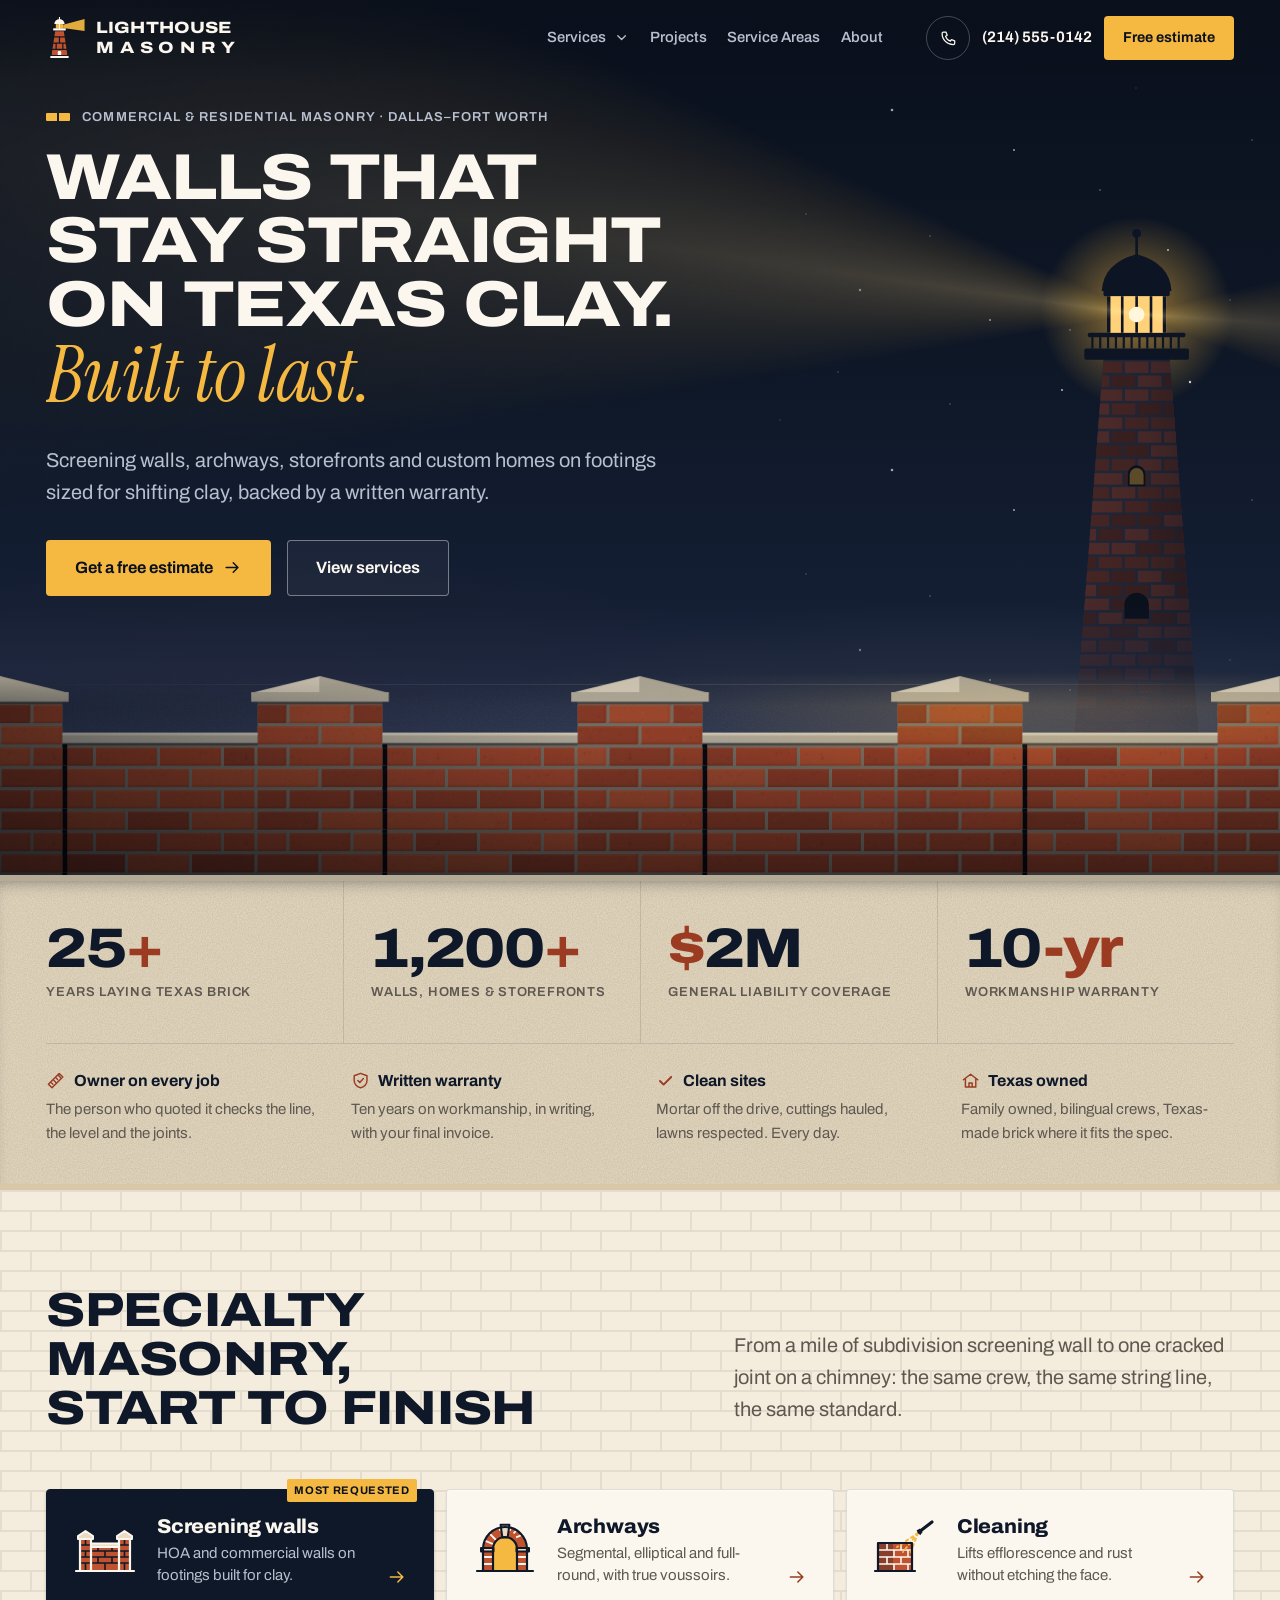
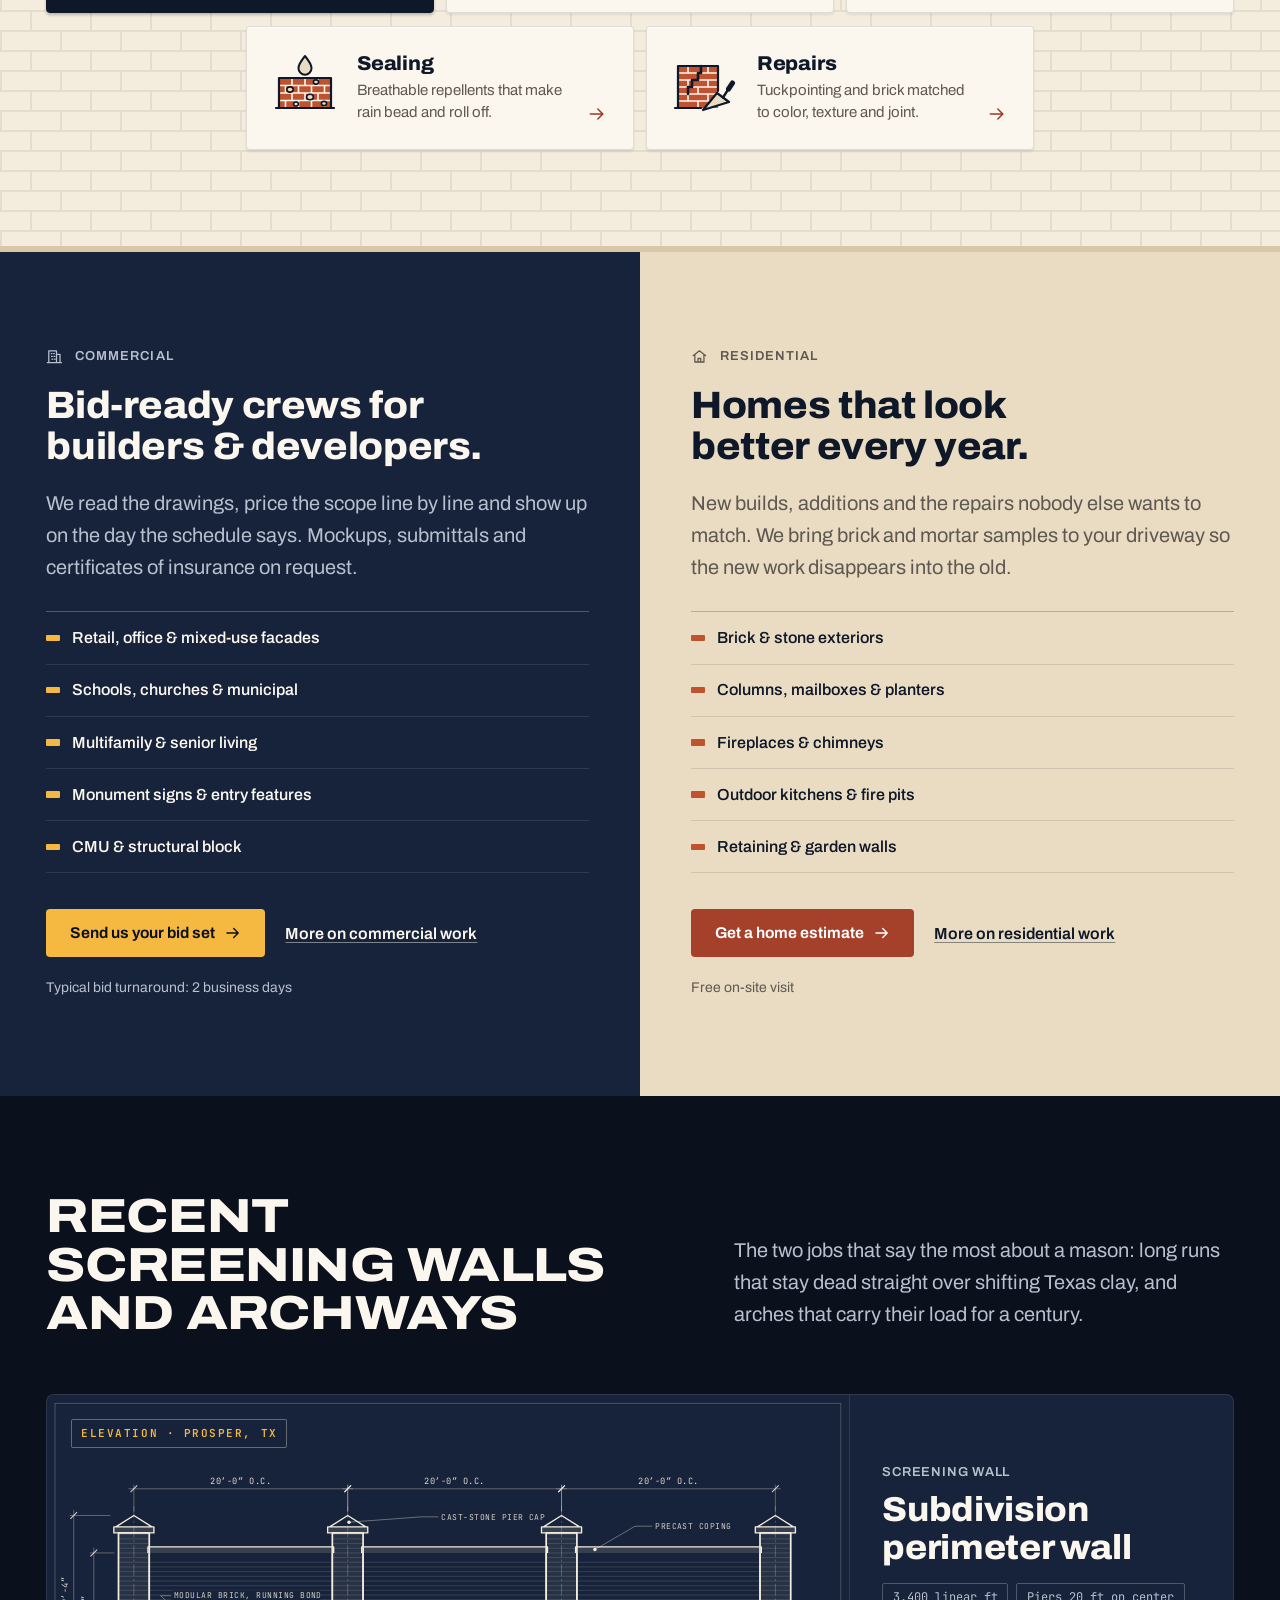
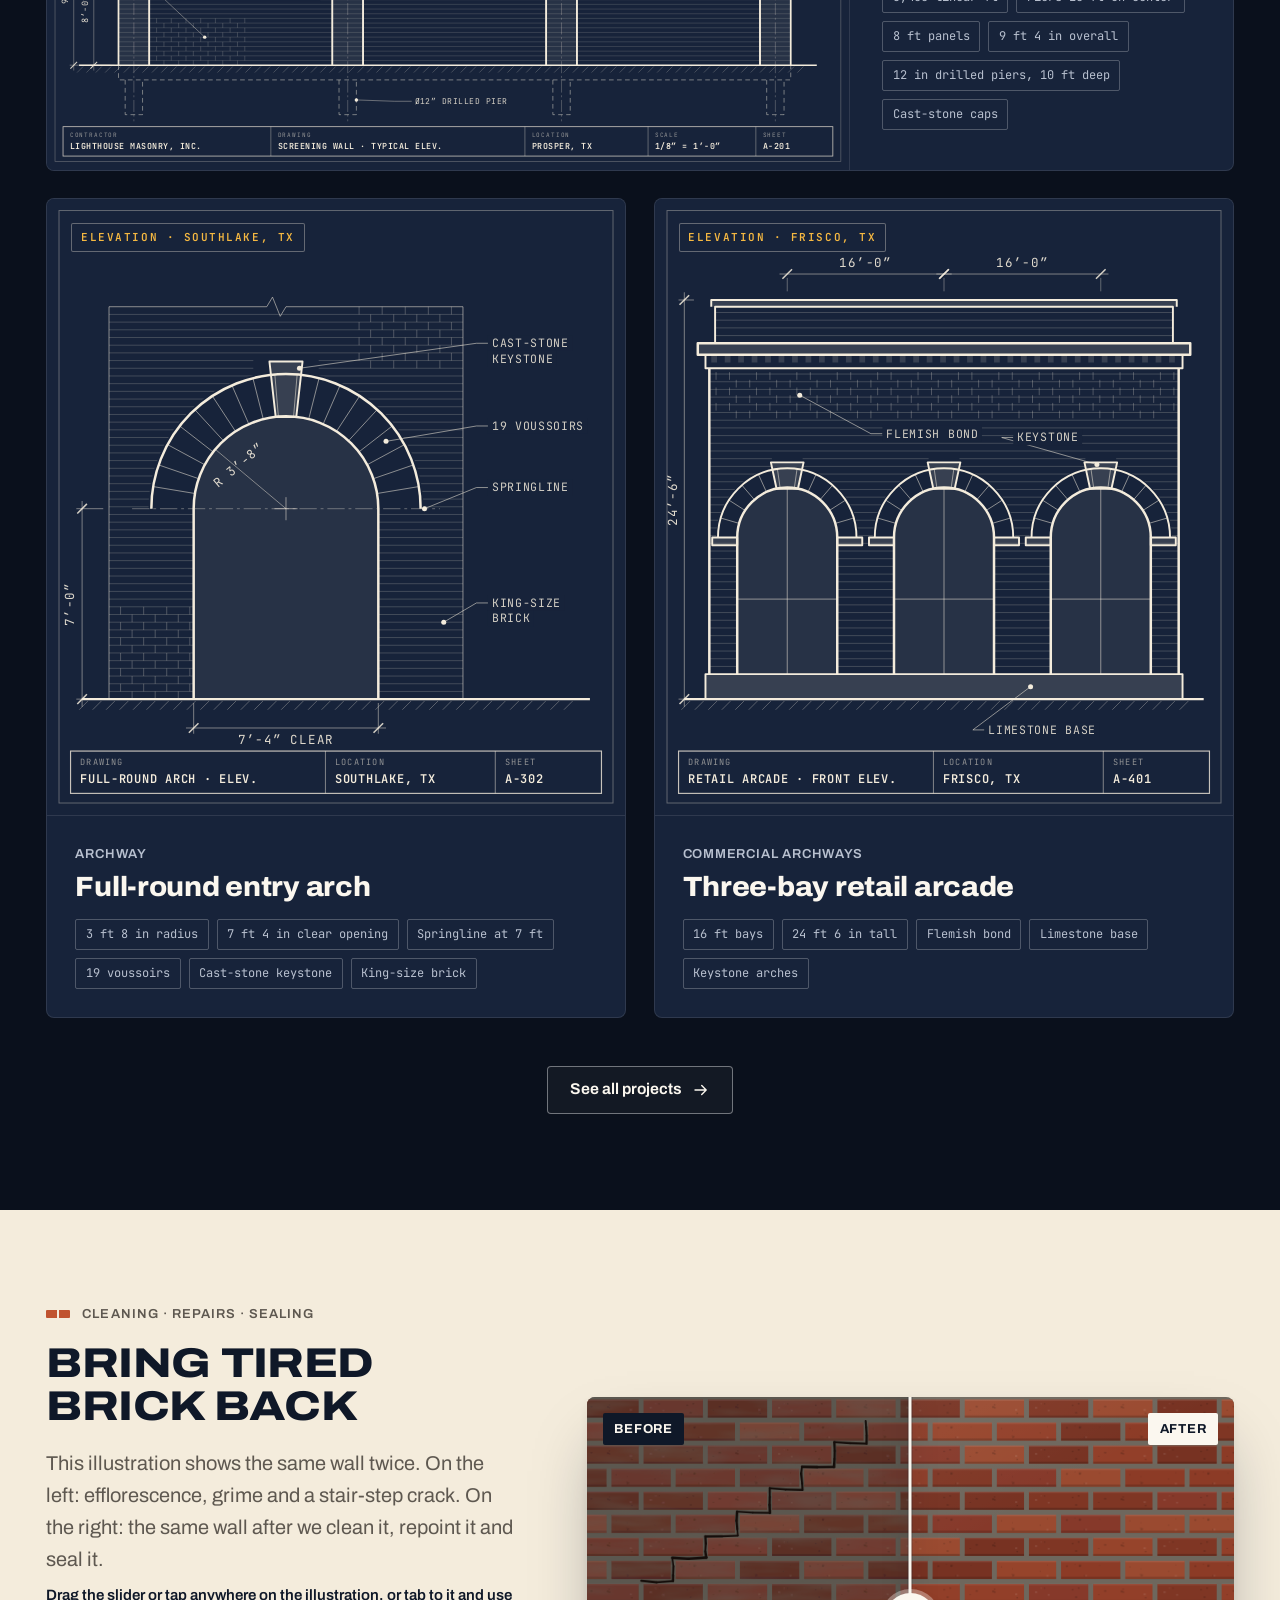
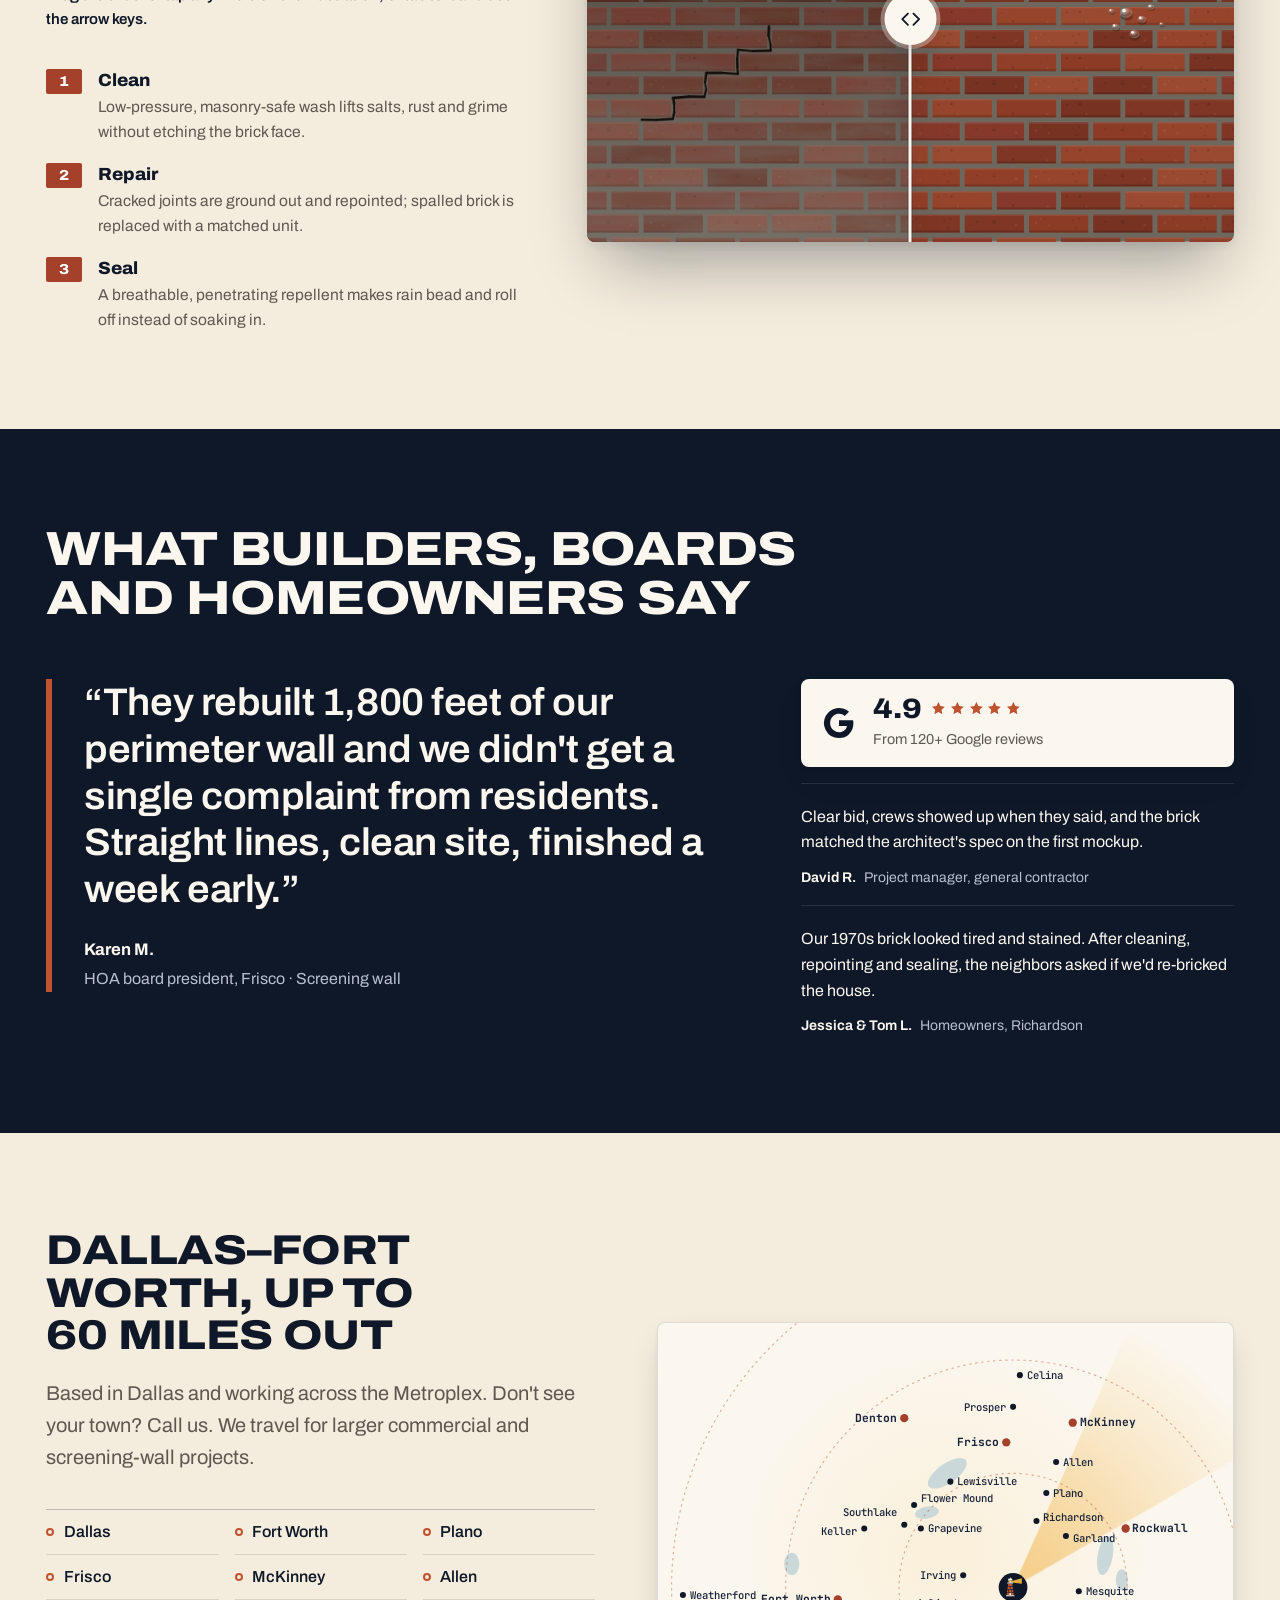
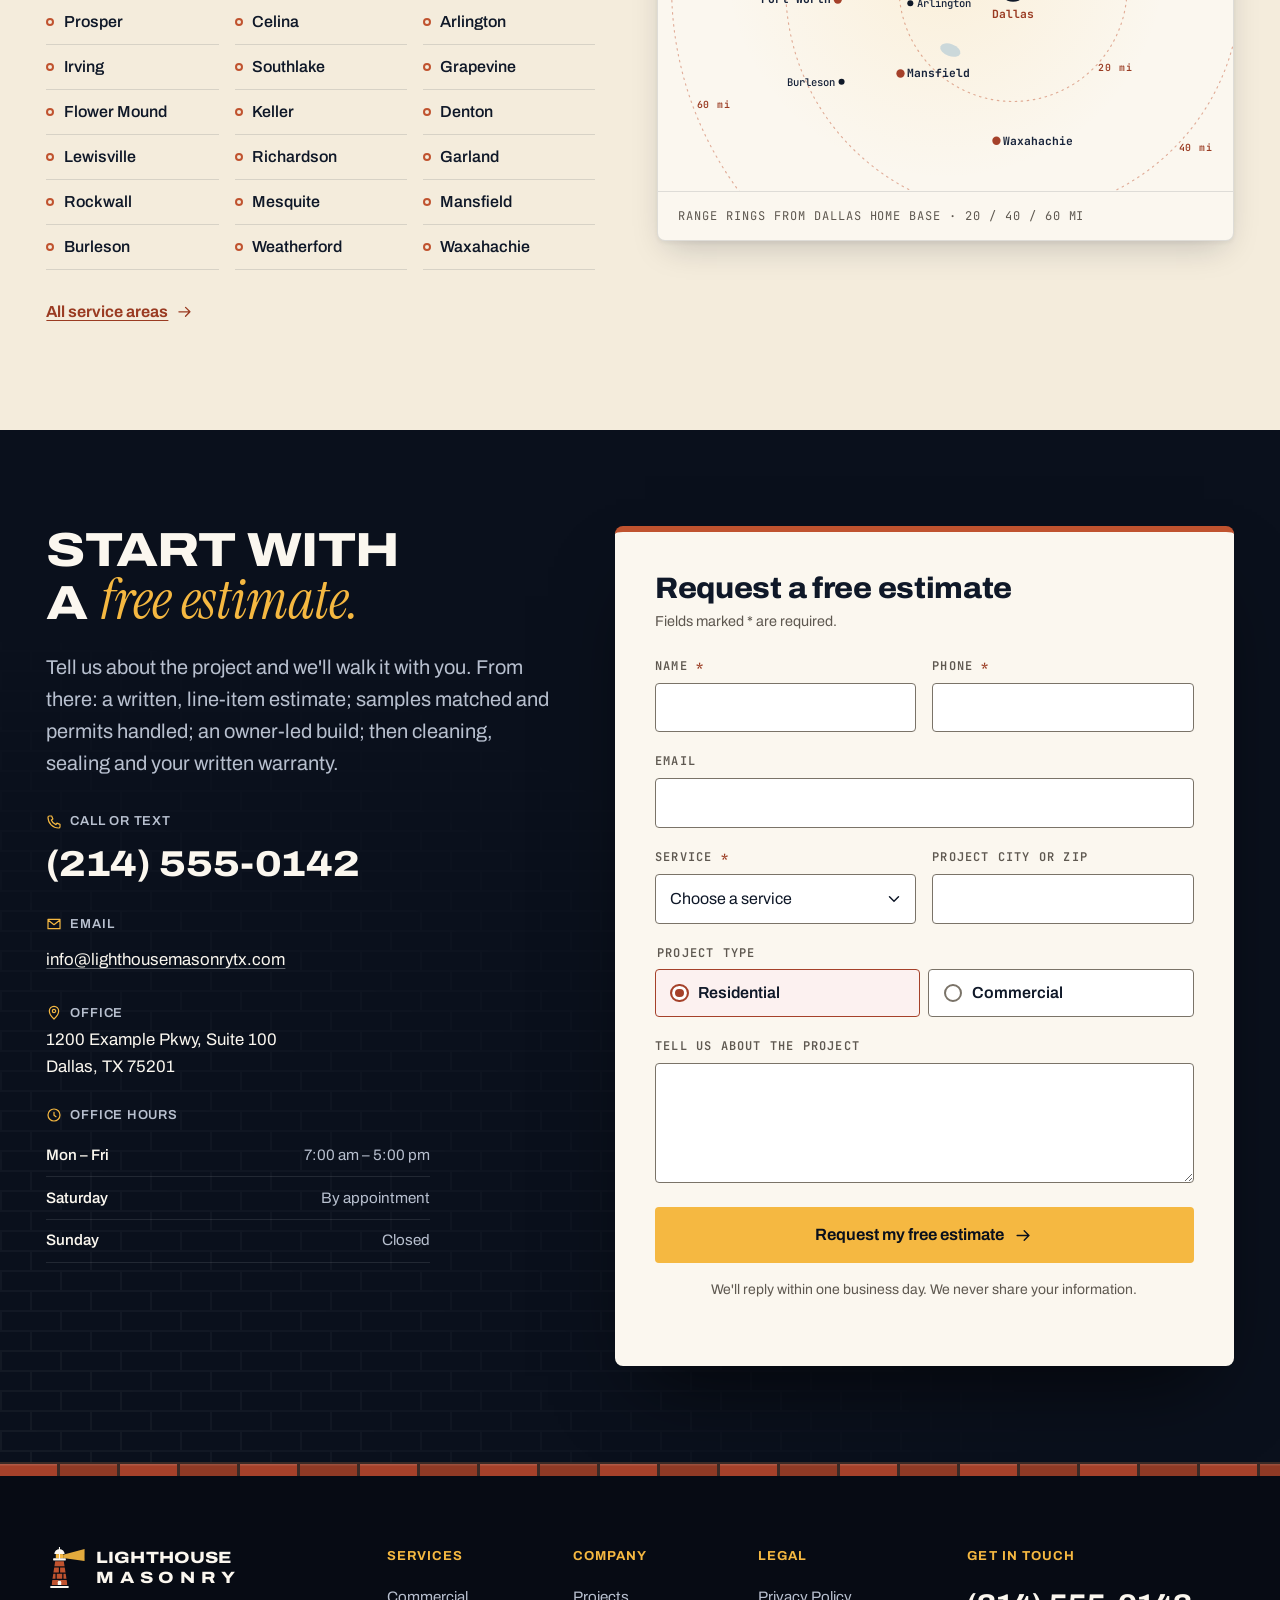
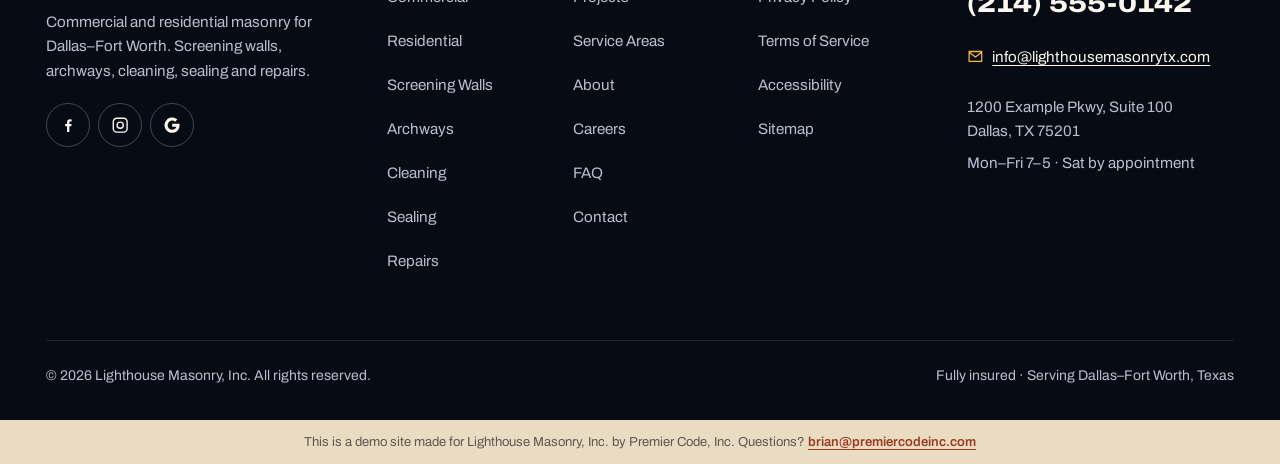
==== commit 40d550f9: "Add demo disclosure strip below the footer crediting Premier Code, Inc. - Shared footer partial now " ====
--- a/index.html
+++ b/index.html
@@ -780,5 +780,10 @@
   </div>
 </footer>
 
+<!-- Pitch disclosure: remove at launch -->
+<aside class="demo-note" aria-label="About this demo">
+  <p class="container">This is a demo site made for Lighthouse Masonry, Inc. by Premier Code, Inc. Questions? <a href="mailto:brian@premiercodeinc.com">brian@premiercodeinc.com</a></p>
+</aside>
+
 </body>
 </html>
--- a/css/styles.css
+++ b/css/styles.css
@@ -2241,6 +2241,24 @@
     color: var(--slate-300);
   }
 
+  /* Pitch disclosure strip below the footer — remove at launch */
+  .demo-note {
+    padding-block: var(--space-3);
+    background: var(--lime-200);
+    color: var(--mortar-600);
+    font-size: 0.8125rem;
+    text-align: center;
+    /* Inline link in a sentence: exempt from 2.5.8, padded for a comfier tap */
+    & a {
+      padding-block: 0.6rem;
+      color: var(--brick-text);
+      font-weight: 600;
+      text-underline-offset: 0.2em;
+      overflow-wrap: anywhere;
+    }
+    & a:hover { color: var(--night-900); }
+  }
+
   .site-footer__legal { display: none; }
   @media (max-width: 719.98px) {
     .site-footer__legal-group { display: none; }
